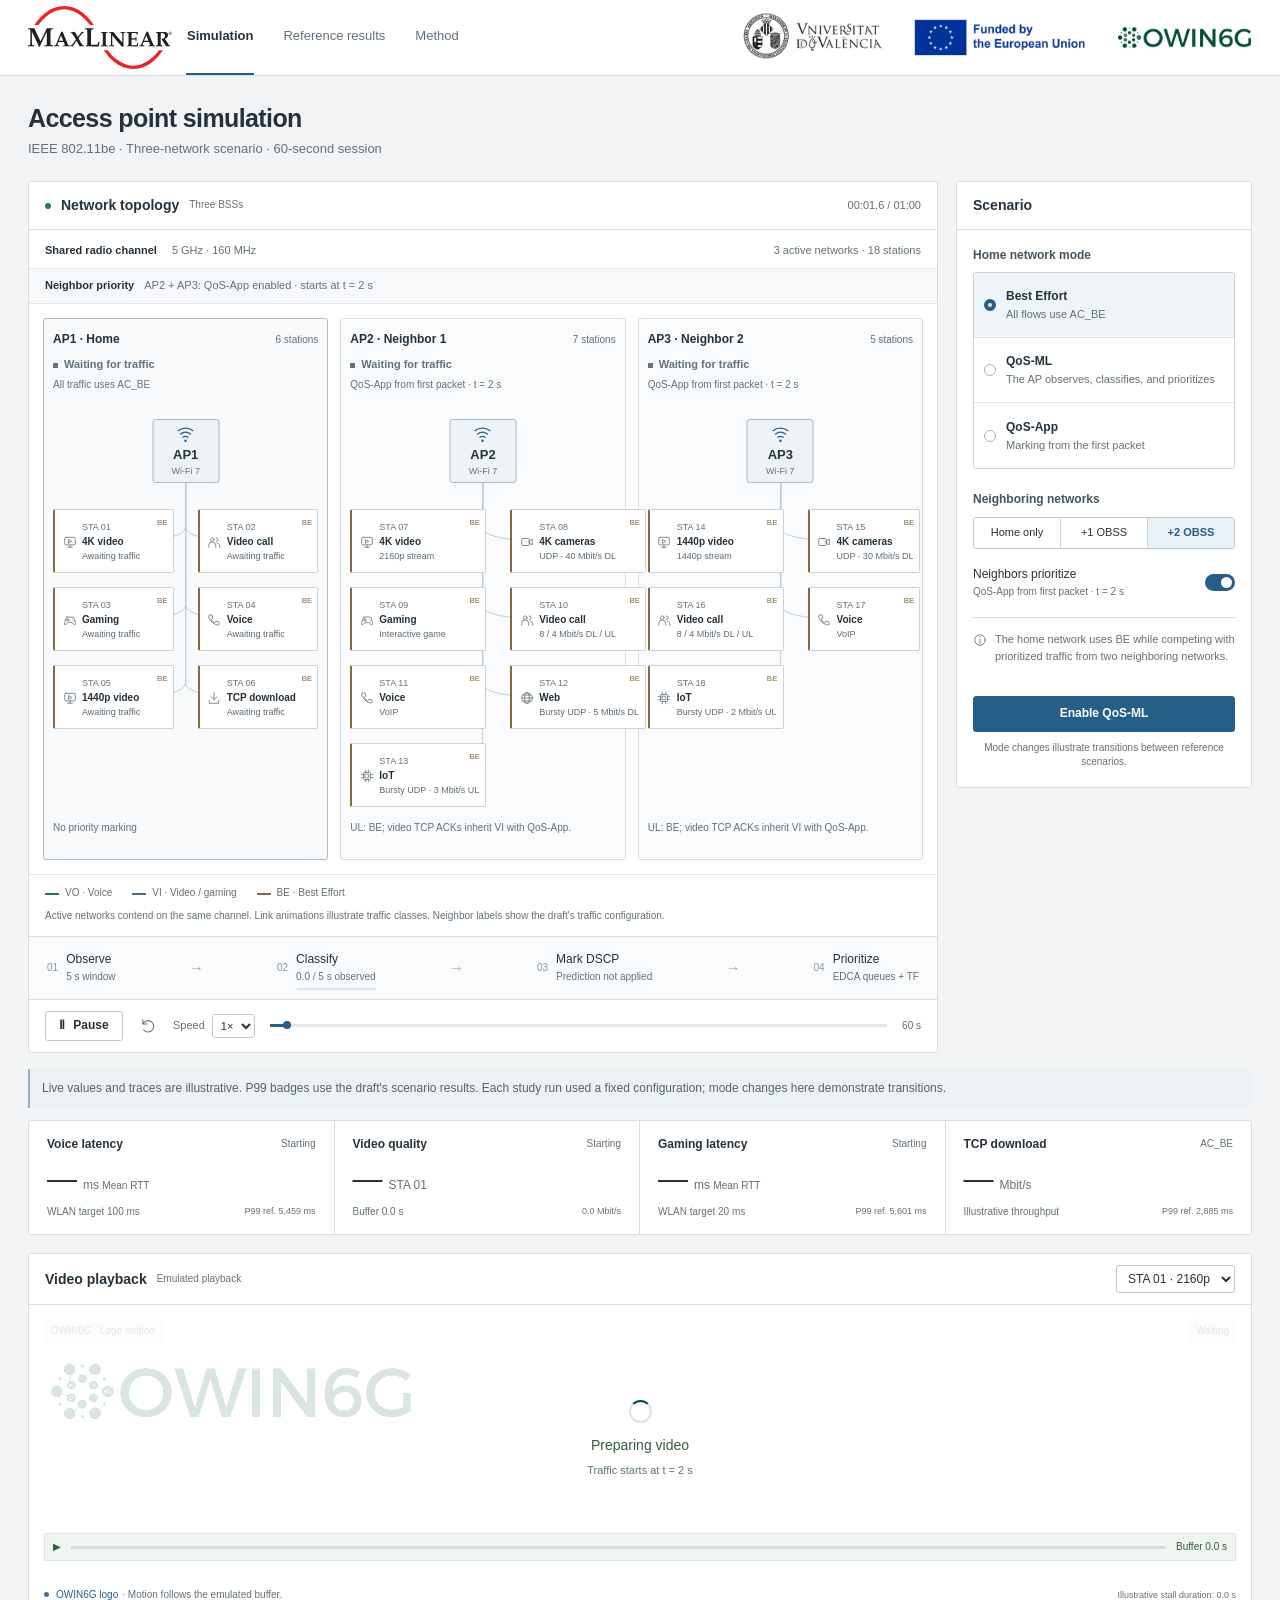
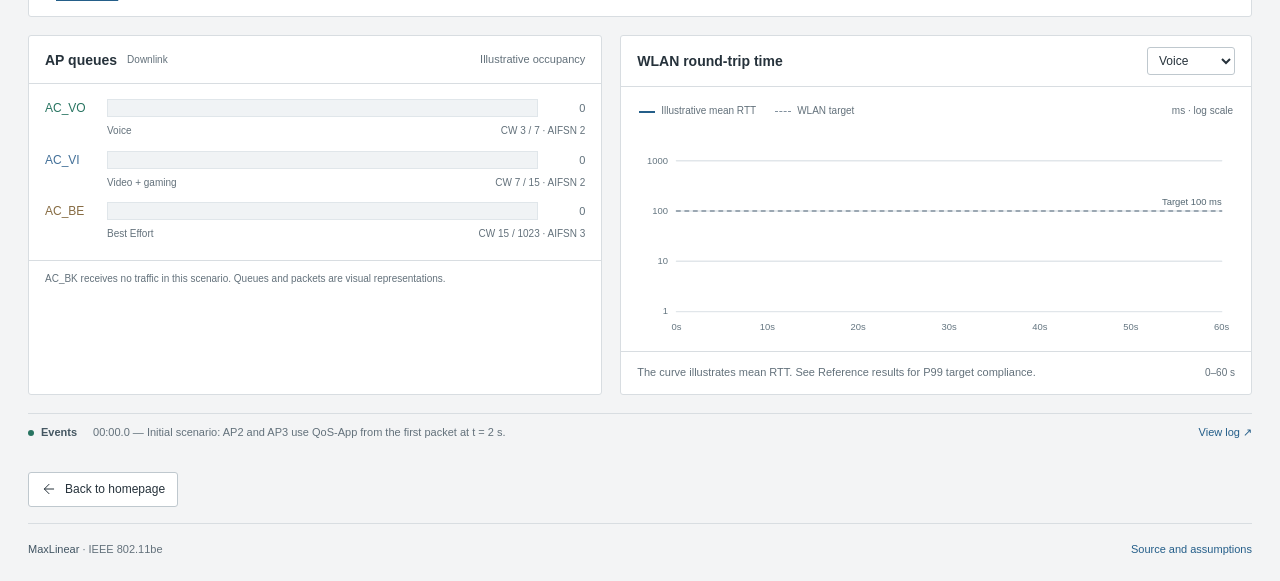
==== edca-lab/index.html @ 0adcb31d "Remove session export and add bottom homepage navigation" ====
<!doctype html>
<html lang="en">
<head>
  <meta charset="UTF-8"><meta name="viewport" content="width=device-width, initial-scale=1">
  <meta name="theme-color" content="#f4f5f6"><meta name="description" content="Interactive emulation of traffic classification and EDCA at an IEEE 802.11be access point, with reference results for voice, video, gaming, and bulk traffic.">
  <title>MaxLinear — Access point simulation</title>
  <link rel="canonical" href="https://fr-researcher.github.io/edca-lab/">
  <link rel="icon" href="data:image/svg+xml,%3Csvg xmlns='http://www.w3.org/2000/svg' viewBox='0 0 40 40'%3E%3Crect width='40' height='40' rx='4' fill='%232f5d83'/%3E%3Cpath d='M8 16Q20 5 32 16M12 22Q20 14 28 22M17 28Q20 25 23 28' fill='none' stroke='%23ffffff' stroke-width='3'/%3E%3C/svg%3E">
  <link rel="stylesheet" href="styles.css?v=20261007-navigation">
</head>
<body>
  <svg class="icon-defs" aria-hidden="true"><defs>
    <symbol id="i-wifi" viewBox="0 0 24 24"><path d="M3 8a15 15 0 0 1 18 0M6 12a10 10 0 0 1 12 0M9 16a5 5 0 0 1 6 0"/><circle cx="12" cy="20" r=".8"/></symbol>
    <symbol id="i-lab" viewBox="0 0 24 24"><path d="M4 4h6v6H4zM14 4h6v6h-6zM4 14h6v6H4zM14 14h6v6h-6z"/></symbol>
    <symbol id="i-chart" viewBox="0 0 24 24"><path d="M4 3v17h17M8 15l4-5 4 3 5-8"/></symbol>
    <symbol id="i-book" viewBox="0 0 24 24"><path d="M12 5v16M12 5Q6 2 3 4v15q4-2 9 2 5-4 9-2V4q-4-2-9 1Z"/></symbol>
    <symbol id="i-video" viewBox="0 0 24 24"><rect x="3" y="4" width="18" height="13" rx="2"/><path d="m10 8 5 3-5 3ZM8 21h8M12 17v4"/></symbol>
    <symbol id="i-phone" viewBox="0 0 24 24"><path d="m5 3 4 1 1 5-3 2q2 4 6 6l2-3 5 1 1 4c-1 6-19-5-18-13Z"/></symbol>
    <symbol id="i-game" viewBox="0 0 24 24"><path d="M7 7h10q3 0 4 9t-6 0H9q-8 9-6 0T7 7ZM6 12h5M8.5 9.5v5M16 11h.1M18 14h.1"/></symbol>
    <symbol id="i-download" viewBox="0 0 24 24"><path d="M12 3v12m-5-5 5 5 5-5M4 16v5h16v-5"/></symbol>
    <symbol id="i-users" viewBox="0 0 24 24"><circle cx="9" cy="8" r="3"/><path d="M3 21v-3a6 6 0 0 1 12 0v3M16 5a3 3 0 0 1 0 6m2 3q4 0 4 7"/></symbol>
    <symbol id="i-arrow" viewBox="0 0 24 24"><path d="M4 12h16m-6-6 6 6-6 6"/></symbol>
    <symbol id="i-reset" viewBox="0 0 24 24"><path d="M4 10a8 8 0 1 1 1 8M4 4v6h6"/></symbol>
    <symbol id="i-bolt" viewBox="0 0 24 24"><path d="m14 2-9 12h7l-2 8 9-12h-7Z"/></symbol>
    <symbol id="i-info" viewBox="0 0 24 24"><circle cx="12" cy="12" r="9"/><path d="M12 11v6M12 7v1"/></symbol>
    <symbol id="i-camera" viewBox="0 0 24 24"><rect x="3" y="6" width="13" height="12" rx="2"/><path d="m16 10 5-3v10l-5-3Z"/></symbol>
    <symbol id="i-globe" viewBox="0 0 24 24"><circle cx="12" cy="12" r="9"/><ellipse cx="12" cy="12" rx="4" ry="9"/><path d="M3 12h18M5 7h14M5 17h14"/></symbol>
    <symbol id="i-chip" viewBox="0 0 24 24"><rect x="6" y="6" width="12" height="12" rx="2"/><path d="M9 2v4m6-4v4M9 18v4m6-4v4M2 9h4m-4 6h4m12-6h4m-4 6h4"/><rect x="9" y="9" width="6" height="6"/></symbol>
  </defs></svg>
  <div class="workspace">
    <header class="topbar">
      <a href="#" class="wordmark header-logo maxlinear-logo" aria-label="MaxLinear"><img src="assets/maxlinear-official.svg" alt="MaxLinear" width="531" height="231"></a>
      <div class="top-tabs" role="tablist" aria-label="Views"><button role="tab" aria-selected="true" data-view="lab" class="active">Simulation</button><button role="tab" aria-selected="false" data-view="compare">Reference results</button><button role="tab" aria-selected="false" data-view="method">Method</button></div>
      <div class="header-logos" aria-label="Organizations and funding">
        <a class="header-logo valencia-logo" href="https://www.uv.es/" target="_blank" rel="noopener noreferrer" aria-label="Universitat de València website"><img src="assets/universitat-valencia-seal.png" alt="Universitat de València" width="225" height="92"></a>
        <span class="header-logo eu-logo"><img src="assets/eu-funding-logo.png" alt="Funded by the European Union" width="466" height="104"></span>
        <a class="header-logo owin6g-logo" href="https://owin6g.eu/" target="_blank" rel="noopener noreferrer" aria-label="OWIN6G website"><span class="owin6g-mark" role="img" aria-label="OWIN6G"></span></a>
      </div>
    </header>
    <main>
      <div class="page-heading">
        <div><h1>Access point simulation</h1><p>IEEE 802.11be · Three-network scenario · 60-second session</p></div>
      </div>

      <section id="view-lab" class="view active" aria-label="Live lab">
        <div class="lab-grid">
          <section class="panel network-panel">
            <div class="panel-heading"><div><span class="status-dot" id="live-dot"></span><h2>Network topology</h2><span class="mini-tag">Three BSSs</span></div><span class="mono muted" id="clock">00:00.0 / 01:00</span></div>
            <div class="shared-channel-bar"><strong>Shared radio channel</strong><span>5 GHz · 160 MHz</span><span id="active-network-count">3 networks · 18 stations</span></div>
            <div class="neighbor-priority-line"><strong>Neighbor priority</strong><span id="neighbor-priority-summary">Waiting for traffic · starts at t = 2 s</span></div>
            <div class="topology-scroll-hint">Scroll horizontally to view AP1, AP2 and AP3.</div>
            <div class="topology-scroll" tabindex="0" aria-label="Three network diagram; scroll horizontally to view all networks">
              <div class="three-networks" id="network">
                <section class="bss bss-home" id="home-bss" aria-labelledby="home-bss-title">
                  <header class="bss-heading"><h3 id="home-bss-title">AP1 · Home</h3><span>6 stations</span></header>
                  <div class="bss-state" id="network-mode">No prioritization · BE</div>
                  <p class="bss-timing" id="home-priority-timing">All traffic uses AC_BE</p>
                  <div class="bss-diagram">
                    <svg class="bss-links" viewBox="0 0 300 390" preserveAspectRatio="none" aria-hidden="true"><g class="wire-base" id="home-base-links"></g><g class="moving-wires" id="moving-wires"></g></svg>
                    <div class="ap-node"><svg><use href="#i-wifi"/></svg><strong>AP1</strong><small>Wi-Fi 7</small></div>
                    <div class="bss-stations"><div class="station" data-station="sta1"><span class="station-icon violet"><svg><use href="#i-video"/></svg></span><div><small>STA 01</small><strong>4K video</strong><span class="station-stat">Waiting for traffic</span></div><span class="ac-tag">BE</span></div><div class="station" data-station="sta2"><span class="station-icon blue"><svg><use href="#i-users"/></svg></span><div><small>STA 02</small><strong>Video call</strong><span class="station-stat">Waiting for traffic</span></div><span class="ac-tag">BE</span></div><div class="station" data-station="sta3"><span class="station-icon blue"><svg><use href="#i-game"/></svg></span><div><small>STA 03</small><strong>Gaming</strong><span class="station-stat">Waiting for traffic</span></div><span class="ac-tag">BE</span></div><div class="station" data-station="sta4"><span class="station-icon lime"><svg><use href="#i-phone"/></svg></span><div><small>STA 04</small><strong>Voice</strong><span class="station-stat">Waiting for traffic</span></div><span class="ac-tag">BE</span></div><div class="station" data-station="sta5"><span class="station-icon violet"><svg><use href="#i-video"/></svg></span><div><small>STA 05</small><strong>1440p video</strong><span class="station-stat">Waiting for traffic</span></div><span class="ac-tag">BE</span></div><div class="station" data-station="sta6"><span class="station-icon amber"><svg><use href="#i-download"/></svg></span><div><small>STA 06</small><strong>TCP download</strong><span class="station-stat">Waiting for traffic</span></div><span class="ac-tag">BE</span></div></div>
                  </div>
                  <p class="bss-note" id="ap-caption">No priority marking</p>
                </section>
                <section class="bss" id="ap2" aria-labelledby="ap2-title"></section>
                <section class="bss" id="ap3" aria-labelledby="ap3-title"></section>
              </div>
            </div>
            <div class="topology-legend"><span><i class="ac-vo"></i>VO · Voice</span><span><i class="ac-vi"></i>VI · Video / gaming</span><span><i class="ac-be"></i>BE · Best Effort</span></div>
            <p class="topology-note">Active networks contend on the same channel. Link animations illustrate traffic classes. Neighbor labels show the draft's traffic configuration.</p>
            <div class="pipeline" aria-label="AP1 processing pipeline"><div><span class="step-number">01</span><span>Observe<span class="pipe-note">5 s window</span></span></div><span class="pipe-arrow">→</span><div id="classifier-stage"><span class="step-number">02</span><span>Classify<span class="pipe-note" id="classifier-note">7 features</span></span><div class="class-progress"><i id="class-progress"></i></div></div><span class="pipe-arrow">→</span><div><span class="step-number">03</span><span>Mark DSCP<span class="pipe-note" id="mark-note">Open loop</span></span></div><span class="pipe-arrow">→</span><div><span class="step-number">04</span><span>Prioritize<span class="pipe-note">EDCA queues + TF</span></span></div></div>
            <div class="transport"><div class="transport-buttons"><button id="play" class="button play" aria-label="Pause simulation">Ⅱ <span>Pause</span></button><button id="reset" class="icon-button" aria-label="Reset simulation" title="Reset"><svg><use href="#i-reset"/></svg></button><div class="speed-control"><label for="speed">Speed</label><select id="speed"><option value="1">1×</option><option value="2">2×</option><option value="4">4×</option></select></div></div><div class="timeline"><i id="timeline-progress"></i><span id="timeline-marker"></span></div><span class="mono muted">60 s</span></div>
          </section>

          <aside class="panel controls">
            <div class="panel-heading"><h2>Scenario</h2></div>
            <div class="control-body"><label class="control-label">Home network mode</label>
              <div class="mode-options" role="group" aria-label="Home network mode">
                <button data-mode="BE" class="mode-option active"><span class="radio-indicator"></span><span><strong>Best Effort</strong><small>All flows use AC_BE</small></span><span class="mode-code">BE</span></button>
                <button data-mode="QoS-ML" class="mode-option"><span class="radio-indicator"></span><span><strong>QoS-ML</strong><small>The AP observes, classifies, and prioritizes</small></span><span class="mode-code lime-text">ML</span></button>
                <button data-mode="QoS-App" class="mode-option"><span class="radio-indicator"></span><span><strong>QoS-App</strong><small>Marking from the first packet</small></span><span class="mode-code">APP</span></button>
              </div>
              <label class="control-label">Neighboring networks</label><div class="segment-control" role="group" aria-label="Number of neighboring networks"><button data-obss="0">Home only</button><button data-obss="1">+1 OBSS</button><button data-obss="2" class="active">+2 OBSS</button></div>
              <div class="toggle-row"><span>Neighbors prioritize<small>QoS-App from first packet · t = 2 s</small></span><button id="neighbor-toggle" class="toggle on" role="switch" aria-checked="true" aria-label="Neighbors prioritize"><i></i></button></div>
              <div class="scenario-insight"><svg><use href="#i-info"/></svg><p id="scenario-insight">The home network uses BE to compete with prioritized traffic from two neighboring networks.</p></div>
              <button id="activate" class="button primary"><span>Enable QoS-ML</span></button>
              <span class="control-footnote">Mode changes illustrate transitions between reference scenarios.</span>
            </div>
          </aside>
        </div>

        <p class="emulation-note">Live values and traces are illustrative. P99 badges use the draft's scenario results. Each study run used a fixed configuration; mode changes here demonstrate transitions.</p>
        <div class="metrics-grid">
          <article class="metric-card"><div class="metric-top"><span><svg><use href="#i-phone"/></svg>Voice latency</span><span class="metric-status" id="voice-status">Starting</span></div><div class="metric-value"><strong id="voice-value">—</strong><span>ms <small>Mean RTT</small></span><svg class="spark" id="voice-spark" viewBox="0 0 100 32" aria-hidden="true"></svg></div><div class="metric-bottom"><span>WLAN target <b>100 ms</b></span><span id="voice-p99">P99 ref. —</span></div></article>
          <article class="metric-card"><div class="metric-top"><span><svg><use href="#i-video"/></svg>Video quality</span><span class="metric-status" id="video-status">Starting</span></div><div class="metric-value"><strong id="video-value">—</strong><span id="video-unit">STA 01</span><div class="quality-bars" id="quality-bars"><i></i><i></i><i></i><i></i><i></i></div></div><div class="metric-bottom"><span>Buffer <b id="video-buffer">0.0 s</b></span><span id="video-rate">0.0 Mbit/s</span></div></article>
          <article class="metric-card"><div class="metric-top"><span><svg><use href="#i-game"/></svg>Gaming latency</span><span class="metric-status" id="game-status">Starting</span></div><div class="metric-value"><strong id="game-value">—</strong><span>ms <small>Mean RTT</small></span><svg class="spark blue-text" id="game-spark" viewBox="0 0 100 32" aria-hidden="true"></svg></div><div class="metric-bottom"><span>WLAN target <b>20 ms</b></span><span id="game-p99">P99 ref. —</span></div></article>
          <article class="metric-card"><div class="metric-top"><span><svg><use href="#i-download"/></svg>TCP download</span><span class="metric-status neutral">AC_BE</span></div><div class="metric-value"><strong id="bulk-value">—</strong><span>Mbit/s</span><svg class="spark amber-text" id="bulk-spark" viewBox="0 0 100 32" aria-hidden="true"></svg></div><div class="metric-bottom"><span>Illustrative throughput</span><span id="bulk-p99">P99 ref. —</span></div></article>
        </div>

        <div class="detail-grid">
          <section class="panel experience"><div class="panel-heading"><div><h2>Video playback</h2><span class="mini-tag">Emulated playback</span></div><select id="video-source" aria-label="Video to display"><option value="sta1">STA 01 · 2160p</option><option value="sta5">STA 05 · 1440p</option></select></div><div class="video-scene"><canvas id="video-canvas" aria-label="Animated OWIN6G logo showing emulated video motion, resolution and stalls"></canvas><div class="video-top"><span>OWIN6G · Logo motion</span><span id="video-overlay-quality">Waiting</span></div><div class="stall-overlay" id="stall-overlay"><span class="loader"></span><strong>Loading video</strong><small>The buffer is empty</small></div><div class="video-bottom"><span class="video-play-icon">▶</span><div><i id="video-buffer-bar"></i></div><span id="video-frame-status">Buffer 0.0 s</span></div></div><div class="experience-caption"><span class="small-dot violet-bg"></span><a href="https://owin6g.eu/" target="_blank" rel="noopener noreferrer" class="logo-source">OWIN6G logo</a> · Motion follows the emulated buffer.<span id="video-summary">TCP flow · MPEG-DASH</span></div></section>
          <section class="panel"><div class="panel-heading"><div><h2>AP queues</h2><span class="mini-tag">Downlink</span></div><span class="muted small">Illustrative occupancy</span></div><div class="queues" id="queues"></div><div class="queue-footnote">AC_BK receives no traffic in this scenario. Queues and packets are visual representations.</div></section>
          <section class="panel latency-panel"><div class="panel-heading"><div><h2>WLAN round-trip time</h2></div><select id="chart-service" aria-label="Service shown in the latency chart"><option value="sta4">Voice</option><option value="sta3">Gaming</option><option value="sta2">Video call</option></select></div><div class="chart-labels"><span><i class="legend-line lime-bg"></i>Illustrative mean RTT</span><span><i class="legend-dash"></i>WLAN target</span><span class="mono">ms · log scale</span></div><div class="chart-wrap"><svg id="rtt-chart" viewBox="0 0 640 210" role="img" aria-label="Illustrative mean WLAN RTT in milliseconds"></svg></div><div class="chart-bottom"><span id="chart-insight">Enable QoS-ML to observe the change in priority.</span><span class="mini-tag">0–60 s</span></div></section>
        </div>
        <div class="event-log"><span class="log-label"><span class="status-dot"></span>Events</span><span id="last-event" role="status">Preparing the coexistence scenario.</span><button class="text-button" id="show-log">View log ↗</button></div>
      </section>

      <section id="view-compare" class="view" aria-label="Mode comparison">
        <div class="section-intro"><h2>Reference results</h2><p>Results reported in the draft for the selected scenario, using five random seeds. RTT and throughput are evaluated from t = 7 s. Change the scenario in the Simulation tab.</p></div>
        <div class="comparison-scenario" id="comparison-scenario"></div><div class="compare-cards" id="compare-cards"></div>
        <div class="panel comparison-table-wrap"><table class="comparison-table"><thead><tr><th>Service / metric</th><th>Best Effort</th><th>QoS-ML</th><th>QoS-App</th><th>Evaluation criterion</th></tr></thead><tbody id="comparison-rows"></tbody></table></div>
        <div class="comparison-note"><svg><use href="#i-info"/></svg><div><p>Mean RTT is the mean of the five per-seed means. P99 uses RTT samples pooled across those seeds. TCP throughput is the mean across five seeds, from t = 7 s to the last received packet. The values are rounded labels from Figures 9–11 and 13–15 of the supplied draft.</p><p>The video rate criteria are 16.88 Mbit/s for 2160p and 8.44 Mbit/s for 1440p (Table 6). The IP throughput includes protocol headers. Meeting a rate criterion alone does not establish uninterrupted playback: the highest resolution, no stalls and a stable buffer are also required (Figures 12 and 16).</p><p>These results are independent of the animated session. QoS-App is a source-marking reference, not a strict upper bound on QoS-ML performance.</p></div></div>
        <div class="takeaway-grid"><article><h3>Latency</h3><p>With BE neighbors, QoS-ML meets all three WLAN RTT targets. With QoS-App neighbors, voice meets its target, gaming exceeds 20 ms, and video calls exceed 100 ms with two neighbors.</p></article><article><h3>Video playback</h3><p>With BE neighbors, both videos retain their maximum resolution. With QoS-App neighbors, QoS-ML restores maximum resolution after the initial observation period. QoS-App retains maximum resolution from the start.</p></article><article><h3>Throughput trade-off</h3><p>Prioritization redistributes access to the channel. With two BE neighbors, mean TCP download throughput is 49.0 Mbit/s under BE and 41.3 Mbit/s under QoS-ML.</p></article></div>
      </section>

      <section id="view-method" class="view" aria-label="Methodology and scope">
        <div class="section-intro"><h2>Method and assumptions</h2><p>The study's classification, marking, and medium-access mechanisms, illustrated in a browser.</p></div>
        <div class="method-grid"><article class="panel method-article"><span class="method-number">01</span><h3>Flow observation</h3><p>In the study, the AP groups TCP and UDP packets carrying data into bidirectional flows. Every second, it analyzes the previous 5 seconds using five packet-size features and two timing features.</p><div class="method-callout">Traffic starts: t = 2 s<br>First complete window: t = 7 s</div><p>If a flow has no traffic in the final second of the window, the AP skips reclassification and retains its previous class. This is the <b>abstain</b> rule. Classification also runs in BE, but its predictions are not applied.</p></article><article class="panel method-article"><span class="method-number">02</span><h3>Classification and DSCP marking</h3><p>XGBoost predicts the application. The AP then rewrites DSCP in subsequent downlink packets before placing them in MAC queues.</p><div class="mapping-row"><span>Voice (VoIP)</span><b class="lime-text">AC_VO</b></div><div class="mapping-row"><span>Video · Video call · Gaming</span><b class="violet-text">AC_VI</b></div><div class="mapping-row"><span>TCP download</span><b class="amber-text">AC_BE</b></div><p>QoS-App marks downlink traffic at its source from the first packet. QoS-ML waits for the first complete observation window.</p></article><article class="panel method-article"><span class="method-number">03</span><h3>TXOP scheduling</h3><p>After winning channel access through EDCA and protecting it with RTS/CTS, the AP selects the station with the longest queue in the winning AC.</p><p>The Trigger Frame requests uplink transmission from the previous STA in the pairing sequence, provided it has pending traffic. The STA responds after SIFS without contending again.</p><div class="method-callout">First DL: AC = winning AC<br>Later DL: AC ≥ winning AC<br>Uplink: AC ≥ AC_BE</div><p>Round-robin scheduling continues while time remains in the TXOP. All three modes use this scheduler.</p></article></div>
        <div class="method-details"><article class="panel method-article"><h3>Study configuration</h3><dl class="spec-list"><div><dt>PHY</dt><dd>802.11be · 5 GHz · 160 MHz</dd></div><div><dt>Modulation</dt><dd>Fixed MCS 5 · 1 stream · 800 ns GI</dd></div><div><dt>Theoretical PHY rate</dt><dd>576.5 Mbit/s</dd></div><div><dt>Channel</dt><dd>No channel loss or hidden nodes</dd></div><div><dt>Scenarios</dt><dd>Home: 6 STA · AP2: 7 · AP3: 5</dd></div><div><dt>Duration</dt><dd>60 s · study metrics from t = 7 s</dd></div></dl></article><article class="panel method-article"><h3>EDCA parameters</h3><table class="edca-table"><thead><tr><th>AC</th><th>CWmin</th><th>CWmax</th><th>AIFSN</th><th>TXOP</th></tr></thead><tbody><tr><td class="lime-text">VO</td><td>3</td><td>7</td><td>2</td><td>2080 µs</td></tr><tr><td class="violet-text">VI</td><td>7</td><td>15</td><td>2</td><td>4096 µs</td></tr><tr><td class="amber-text">BE</td><td>15</td><td>1023</td><td>3</td><td>2528 µs</td></tr><tr><td>BK</td><td>15</td><td>1023</td><td>7</td><td>—</td></tr></tbody></table></article></div>
        <article class="scope-note"><svg><use href="#i-book"/></svg><div><h3>Scope of this emulation</h3><p>Based on the draft <cite>Enabling EDCA through machine learning at the access point in IEEE 802.11be WLANs</cite>, file “ML-activated EDCA_Draft_Final.pdf”, Sections 3–5 and Tables 5–6. The study uses ns-3.40 and an XGBoost classifier coupled through ns3-ai. This browser model illustrates the mechanisms and reported trends; it does not run ns-3 or a trained classifier. Each study run uses a fixed configuration. Switching modes during a session is an illustrative transition added for this demonstration.</p><p>Packets, queues, RTT traces, throughput, and video playback are synthetic. The live RTT curve illustrates variation around the reported mean; it is not computed from packet measurements. Reference P99 values come from the draft and are independent of the live traces. RTT covers the WLAN segment, not the full delay of a call. The visualization does not decode real video or measure your Wi-Fi. The original logo from the <a href="https://owin6g.eu/" target="_blank" rel="noopener noreferrer" class="logo-source">OWIN6G project website</a> is animated locally to illustrate video playback.</p><p>This emulation assumes correct AC assignment, consistent with the evaluated runs. The reported 99.6% accuracy applies to the classifier test set and is not used as an error probability here. In QoS-App, video TCP ACKs use AC_VI; all other uplink traffic remains in AC_BE.</p></div></article>
      </section>
      <div class="return-navigation"><a class="button subtle" href="https://fr-researcher.github.io/"><svg aria-hidden="true" viewBox="0 0 24 24"><path d="M19 12H5m7-7-7 7 7 7"/></svg>Back to homepage</a></div>
      <footer><span><span class="footer-brand">MaxLinear</span> · IEEE 802.11be</span><button data-view="method" class="text-button">Source and assumptions</button></footer>
    </main>
  </div>
  <dialog id="log-dialog"><div class="panel-heading"><h2>Session log</h2><button class="icon-button" id="close-log" aria-label="Close log">×</button></div><div id="log-entries"></div><div class="dialog-footer">Illustrative model events · simulation time</div></dialog>
  <script type="module" src="app.js?v=20261007-navigation"></script>
</body></html>
---- edca-lab/styles.css ----
:root{color-scheme:light;--bg:#f3f4f5;--panel:#fff;--line:#d8dde1;--text:#26323b;--muted:#63717b;--accent:#245e89;--lime:#287461;--violet:#426f98;--blue:#426f98;--amber:#866b42;--red:#aa493b;--mono:var(--sans);--sans:'Aptos','Segoe UI',Arial,sans-serif}
*{box-sizing:border-box}body{margin:0;background:var(--bg);color:var(--text);font:14px/1.45 var(--sans);-webkit-font-smoothing:antialiased}button,select{font:inherit;color:inherit}button{cursor:pointer}button,a,select{outline-offset:3px}button:focus-visible,a:focus-visible,select:focus-visible{outline:2px solid var(--accent)}button:disabled{opacity:.45;cursor:not-allowed}a{color:inherit;text-decoration:none}svg{width:20px;height:20px;fill:none;stroke:currentColor;stroke-width:1.5;stroke-linecap:round;stroke-linejoin:round;flex-shrink:0}button svg{vertical-align:middle}select{background:#fff;border:1px solid #bfc8ce;border-radius:3px;padding:5px 7px;font-size:12px;max-width:100%}h1,h2,h3,p{margin:0}.icon-defs{position:absolute;width:0;height:0;overflow:hidden}.mono{font-family:var(--mono);font-variant-numeric:tabular-nums}.muted{color:var(--muted)}.small{font-size:11px}.lime-text{color:var(--lime)!important}.violet-text,.blue-text{color:var(--blue)!important}.amber-text{color:var(--amber)!important}.lime-bg{background:var(--accent)}.violet-bg{background:var(--violet)!important}
.topbar{height:56px;display:flex;align-items:center;padding:0 28px;border-bottom:1px solid var(--line);gap:48px;background:#fff}.wordmark{font-size:17px;font-weight:650;white-space:nowrap;letter-spacing:-.4px}.top-tabs{height:100%;display:flex;gap:28px}.top-tabs button{border:0;border-bottom:2px solid transparent;background:none;font-size:13px;color:var(--muted);padding:0 1px}.top-tabs button.active{border-color:var(--accent);color:var(--text);font-weight:600}.top-tabs button:hover{color:var(--accent)}.simulation-badge{margin-left:auto;font-size:12px;color:var(--muted);white-space:nowrap}.simulation-badge>span{display:none}main{max-width:1510px;margin:0 auto;padding:24px 28px 0}.page-heading{display:flex;align-items:center;justify-content:space-between;gap:16px;margin-bottom:22px}h1{font-size:25px;letter-spacing:-.6px;font-weight:600;margin-bottom:4px}.page-heading p{font-size:13px;color:var(--muted)}.button{border:1px solid #bfc8ce;border-radius:3px;display:inline-flex;align-items:center;justify-content:center;gap:8px;padding:8px 12px;font-size:12px;font-weight:600;background:#fff;min-height:34px}.button:hover{background:#edf1f4}.button.subtle{font-weight:400}.button.subtle svg{width:16px;height:16px}.primary{background:var(--accent);color:#fff;border-color:var(--accent)}.primary:hover{background:#1b4c72}.view{display:none}.view.active{display:block}.lab-grid{display:grid;grid-template-columns:minmax(0,1fr) 296px;gap:18px}.panel{background:#fff;border:1px solid var(--line);border-radius:3px;overflow:hidden;min-width:0}.panel-heading{min-height:48px;border-bottom:1px solid var(--line);padding:11px 16px;display:flex;align-items:center;justify-content:space-between;gap:10px}.panel-heading>div{display:flex;align-items:center;gap:10px}.panel-heading h2{font-size:14px;font-weight:600}.panel-heading>.mono{font-size:11px}.status-dot{width:6px;height:6px;display:inline-block;background:var(--lime);border-radius:50%}.status-dot.paused{background:#87939b}.mini-tag{font-size:10px;color:var(--muted);white-space:nowrap;font-weight:400}.network-scroll{overflow-x:auto}.network-canvas{height:396px;min-width:620px;position:relative;overflow:hidden;background:#fff}.network-scroll-hint{display:none}.network-topline{position:absolute;inset:16px 20px auto;display:flex;justify-content:space-between;gap:10px;font-size:11px;color:var(--muted)}.network-topline b{font-weight:400;margin:0 4px;color:#a9b4ba}.small-dot{width:5px;height:5px;background:#758e83;display:inline-block;border-radius:50%;margin-right:3px}.network-topline>span:last-child{font-size:11px;color:#63717b}.network-wires{position:absolute;width:100%;height:100%;inset:0}.wire-base{stroke:#c4cdd4;stroke-width:1;stroke-dasharray:3 5}.moving-wires{stroke:var(--amber);stroke-width:2;stroke-dasharray:5 110;animation:packets 3.6s linear infinite;opacity:.9}.moving-wires path:nth-child(2n){stroke-dashoffset:50}.moving-wires path:nth-child(3n){stroke-dashoffset:90}.station{position:absolute;display:flex;align-items:center;gap:9px;width:187px;min-height:72px;padding:11px 10px;border:1px solid #cbd3d9;border-left-width:3px;background:#fff;border-radius:2px}.station.left{left:3%}.station.right{right:3%}.s1,.s4{top:67px}.s2,.s5{top:163px}.s3,.s6{top:259px}.station>div{display:flex;flex-direction:column;gap:1px;min-width:0}.station small{font-family:var(--mono);font-size:10px;color:#61717c}.station strong{font-size:12px;font-weight:600;white-space:nowrap}.station-stat{font-size:10px;color:#596b78;font-family:var(--mono);white-space:nowrap}.station-icon{width:25px;height:29px;display:grid;place-items:center;flex-shrink:0;color:#6e7d87}.station-icon svg{width:19px;height:19px}.ac-tag{font-family:var(--mono);font-size:9px;position:absolute;top:9px;right:8px}.ap-node{position:absolute;left:50%;top:49%;transform:translate(-50%,-50%);width:99px;height:96px;background:#f1f5f7;border:1px solid #9caeb9;border-radius:3px;display:flex;align-items:center;justify-content:center;flex-direction:column}.ap-node>svg{width:25px;height:25px;color:var(--accent);margin-bottom:4px}.ap-node strong{font-family:var(--mono);font-size:16px;font-weight:600}.ap-node strong span{margin-left:3px}.ap-node small{font-size:10px;color:var(--muted);margin-top:3px}.ap-caption{position:absolute;top:253px;left:50%;transform:translateX(-50%);font-size:10px;white-space:nowrap;color:var(--muted)}.neighbors{position:absolute;bottom:15px;left:0;right:0;display:flex;align-items:center;justify-content:center;gap:10px;font-size:11px}.neighbors>span{color:var(--muted);margin-right:4px}.neighbors>div{display:flex;align-items:center;gap:7px;border:1px dashed #c5ced5;padding:5px 8px;background:#f8f9fa}.neighbors svg{width:14px;height:14px}.neighbors small{font-size:10px;color:var(--muted)}.neighbors i{font-style:normal;font-size:10px;color:var(--accent)}
.pipeline{border-top:1px solid var(--line);padding:14px 18px;display:flex;align-items:center;justify-content:space-between;gap:10px;background:#fafbfc}.pipeline>div{display:flex;align-items:center;gap:8px;position:relative}.pipeline>div>span:not(.step-number){font-size:12px;font-weight:500}.step-number{font:10px var(--mono);color:#8a969f}.pipe-note{display:block;font-size:10px;font-weight:400;color:var(--muted);margin-top:2px;white-space:nowrap}.pipe-arrow{font-size:15px;color:#9ca9b1}.class-progress{position:absolute;bottom:-5px;left:20px;right:0;height:2px;background:#e0e5e9}.class-progress i{display:block;height:100%;background:var(--accent)}.transport{border-top:1px solid var(--line);padding:11px 16px;display:flex;align-items:center;gap:15px}.transport-buttons{display:flex;align-items:center;gap:10px}.play{min-width:78px;padding:5px 9px;min-height:30px}.icon-button{border:0;background:transparent;display:inline-grid;place-items:center;width:30px;height:30px;border-radius:3px;color:var(--muted);font-size:23px}.icon-button:hover{background:#edf1f4}.icon-button svg{width:17px;height:17px}.speed-control{display:flex;align-items:center;gap:7px}.speed-control label{font-size:11px;color:var(--muted)}.speed-control select{font-size:11px;padding:4px}.timeline{position:relative;height:3px;background:#e2e7eb;flex:1}.timeline>i{position:absolute;inset:0 auto 0 0;background:var(--accent)}.timeline>span{position:absolute;top:-3px;width:8px;height:8px;background:var(--accent);border-radius:50%;transform:translateX(-50%)}.transport>.mono{font-size:10px}.control-body{padding:17px 16px}.control-label{display:block;color:#45535e;font-size:12px;font-weight:600;margin-bottom:8px}.mode-options{display:flex;flex-direction:column;margin-bottom:22px;border:1px solid #cbd3d9;border-radius:3px;overflow:hidden}.mode-option{display:flex;align-items:center;gap:10px;width:100%;min-height:65px;text-align:left;padding:10px;background:#fff;border:0;border-bottom:1px solid #e1e5e8}.mode-option:last-child{border-bottom:0}.mode-option.active{background:#eef4f8}.mode-option:hover{background:#f4f7f9}.mode-option>span:nth-child(2){flex:1;min-width:0}.mode-option strong{font-size:12px;font-weight:600;display:block}.mode-option small{display:block;font-size:11px;color:var(--muted);margin-top:2px;line-height:1.4}.radio-indicator{width:12px;height:12px;border:1px solid #a6b3bd;border-radius:50%;flex-shrink:0}.mode-option.active .radio-indicator{border:4px solid var(--accent)}.mode-code{display:none}.segment-control{display:flex;border:1px solid #bfcad2;border-radius:3px;overflow:hidden}.segment-control button{background:white;border:0;border-right:1px solid #cdd6dd;padding:7px 4px;font-size:11px;flex:1;white-space:nowrap}.segment-control button:last-child{border-right:0}.segment-control button.active{background:#eaf1f6;color:var(--accent);font-weight:600}.toggle-row{display:flex;align-items:center;justify-content:space-between;gap:10px;margin:17px 0;font-size:12px}.toggle-row small{display:block;color:var(--muted);font-size:10px;margin-top:2px}.toggle{position:relative;width:30px;height:17px;flex-shrink:0;border:0;border-radius:12px;background:#a4b0b9;padding:0}.toggle i{position:absolute;top:3px;left:3px;width:11px;height:11px;border-radius:50%;background:#fff}.toggle.on{background:var(--accent)}.toggle.on i{left:16px}.scenario-insight{display:flex;align-items:flex-start;gap:8px;border-top:1px solid var(--line);padding-top:13px;margin-bottom:16px;font-size:11px;color:var(--muted);line-height:1.6;min-height:63px}.scenario-insight svg{width:14px;height:14px;margin-top:2px}.controls .primary{width:100%;min-height:36px}.control-footnote{display:block;text-align:center;color:var(--muted);font-size:10px;margin-top:9px}
.metrics-grid{display:grid;grid-template-columns:repeat(4,minmax(0,1fr));margin:18px 0;border:1px solid var(--line);border-radius:3px;background:white}.metric-card{padding:15px 18px;border-right:1px solid var(--line);min-width:0}.metric-card:last-child{border-right:0}.metric-top{display:flex;justify-content:space-between;align-items:center;gap:6px;font-size:12px}.metric-top>span:first-child{display:flex;align-items:center;gap:6px;font-weight:600}.metric-top svg{display:none}.metric-status{font-size:10px;color:var(--lime);white-space:nowrap}.metric-status.bad{color:var(--red)}.metric-status.neutral{color:var(--muted)}.metric-value{display:flex;align-items:baseline;gap:7px;margin:9px 0 8px}.metric-value>strong{font-size:30px;line-height:1.15;font-weight:500;letter-spacing:-1px;font-variant-numeric:tabular-nums}.metric-value>span{font-size:12px;color:var(--muted)}.metric-value small{font-size:10px}.spark,.quality-bars{display:none}.metric-bottom{display:flex;justify-content:space-between;gap:6px;font-size:10px;color:var(--muted)}.metric-bottom b{font-weight:500}.metric-bottom>span:last-child{font-family:var(--mono);font-size:9px}
.detail-grid{display:grid;grid-template-columns:minmax(0,1fr) minmax(0,1.1fr);gap:18px;margin-bottom:18px}.detail-grid>.experience{grid-column:1 / -1}.video-scene{position:relative;height:268px;overflow:hidden;background:#24454f}.video-scene canvas{display:block;width:100%;height:100%}.video-top{position:absolute;top:14px;left:15px;right:15px;display:flex;justify-content:space-between;align-items:center;color:white;font-size:10px}.video-top>span{background:#10262cbd;padding:4px 6px;border-radius:2px}.video-bottom{position:absolute;bottom:12px;left:15px;right:15px;display:flex;align-items:center;gap:10px;color:white;font-size:10px;background:#10262cb3;padding:6px 8px;border-radius:2px}.video-bottom>div{height:3px;background:#ffffff4d;flex:1}.video-bottom i{height:100%;background:white;display:block}.video-play-icon{font-size:10px}.stall-overlay{position:absolute;inset:0;display:flex;flex-direction:column;align-items:center;justify-content:center;gap:7px;background:#10252c9c;color:white}.stall-overlay[hidden]{display:none}.stall-overlay strong{font-size:14px;font-weight:500}.stall-overlay small{font-size:11px;color:#e0e7e9}.loader{width:23px;height:23px;border:2px solid #ffffff50;border-top-color:#fff;border-radius:50%;animation:spin 1s linear infinite;margin-bottom:5px}.experience-caption{display:flex;align-items:center;gap:5px;padding:11px 15px;min-height:43px;font-size:10px;color:var(--muted)}.experience-caption>span:last-child{margin-left:auto;font:9px var(--mono)}.chart-labels{display:flex;gap:19px;align-items:center;padding:17px 18px 0;font-size:10px;color:var(--muted)}.chart-labels>span{display:flex;align-items:center;gap:6px}.chart-labels>.mono{margin-left:auto;font-size:10px}.legend-line{width:16px;height:2px;display:inline-block}.legend-dash{width:16px;border-top:1px dashed #82919e}.chart-wrap{padding:8px 13px 0}.chart-wrap>svg{width:100%;height:224px;display:block}.chart-bottom{border-top:1px solid var(--line);padding:11px 16px;display:flex;align-items:center;justify-content:space-between;gap:12px;font-size:11px;color:var(--muted);min-height:43px}.chart-bottom>.mini-tag{flex-shrink:0}.queues{padding:15px 16px 6px}.queue-row{display:grid;grid-template-columns:50px minmax(0,1fr) 35px;gap:7px 12px;margin-bottom:12px;align-items:center}.queue-label{font:12px var(--mono)}.queue-bar{height:18px;background:#f0f3f5;display:flex;gap:3px;padding:3px;overflow:hidden;border:1px solid #e0e6ea}.queue-bar i{display:block;width:5px;flex-shrink:0;opacity:.8}.queue-count{text-align:right;font:11px var(--mono);color:#61717c}.queue-meta{grid-column:2 / 4;display:flex;justify-content:space-between;gap:6px;font-size:10px;color:var(--muted)}.queue-footnote{font-size:10px;color:var(--muted);border-top:1px solid var(--line);padding:10px 16px;line-height:1.5}
.event-log{display:flex;gap:16px;align-items:center;font-size:11px;padding:11px 0;border-top:1px solid var(--line);color:var(--muted)}.log-label{display:flex;align-items:center;gap:7px;white-space:nowrap;font-weight:600;color:#455762}.event-log>#last-event{overflow:hidden;text-overflow:ellipsis;white-space:nowrap;flex:1}.text-button{border:0;background:none;color:var(--accent);padding:0;font:inherit;font-size:11px;white-space:nowrap}.text-button:hover{text-decoration:underline}footer{display:flex;align-items:center;justify-content:space-between;color:var(--muted);font-size:11px;padding:18px 0 23px;border-top:1px solid var(--line);margin-top:16px}.footer-brand{color:#425563}.section-intro{margin-bottom:20px}.section-intro h2{font-size:20px;font-weight:600;margin-bottom:6px}.section-intro p{color:var(--muted);font-size:13px;line-height:1.6}.comparison-scenario{display:flex;gap:0;color:var(--muted);font-size:12px;margin-bottom:18px}.comparison-scenario span+span:before{content:'·';padding:0 13px;color:#a5b1b8}.compare-cards{display:grid;grid-template-columns:repeat(3,1fr);background:#fff;border:1px solid var(--line);border-radius:3px;margin-bottom:22px}.compare-card{padding:20px 24px;border-right:1px solid var(--line)}.compare-card:last-child{border-right:0}.eyebrow{font-size:11px;color:var(--muted);margin-bottom:6px}.compare-card h3{font-size:18px;font-weight:600;margin-bottom:5px}.compare-card>p{font-size:12px;color:var(--muted);min-height:35px}.compare-score{font-size:29px;margin-top:15px;font-variant-numeric:tabular-nums}.compare-score small{font-size:16px;color:var(--muted)}.compare-card>small{font-size:11px;color:var(--muted)}.comparison-table-wrap{overflow-x:auto}.comparison-table{width:100%;border-collapse:collapse;font-size:13px;white-space:nowrap;text-align:left}.comparison-table th{background:#f7f9fa;font-size:12px;font-weight:600;color:#526471}.comparison-table th,.comparison-table td{padding:15px 20px;border-bottom:1px solid #e3e8eb}.comparison-table tr:last-child td{border-bottom:0}.comparison-table td:not(:first-child){font-family:var(--mono);font-size:12px}.comparison-table td:last-child{color:var(--muted);font-size:11px}.comparison-table td small{display:block;font:11px var(--sans);color:var(--muted);margin-top:3px}.good{color:var(--lime)}.bad{color:var(--red)}.comparison-note{display:flex;align-items:flex-start;gap:10px;color:var(--muted);font-size:12px;line-height:1.7;padding:17px 0}.comparison-note svg{width:17px;margin-top:3px}.takeaway-grid{display:grid;grid-template-columns:repeat(3,1fr);gap:28px;border-top:1px solid var(--line);padding:22px 0}.takeaway-grid h3{font-size:14px;margin-bottom:8px;font-weight:600}.takeaway-grid p{font-size:12px;color:var(--muted);line-height:1.8}.method-grid{display:block;background:#fff;border:1px solid var(--line);border-radius:3px;margin-bottom:22px;padding:0 28px}.method-grid .method-article{border:0;border-radius:0;border-bottom:1px solid var(--line);padding:24px 0 24px 50px;position:relative}.method-grid .method-article:last-child{border:0}.method-number{position:absolute;left:0;top:25px;font:13px var(--mono);color:#7c8b95}.method-article h3{font-size:16px;font-weight:600;margin-bottom:13px}.method-article p{max-width:950px;font-size:13px;color:var(--muted);line-height:1.8;margin-bottom:10px}.method-article p:last-child{margin-bottom:0}.method-callout{padding:9px 14px;margin:13px 0;border-left:2px solid #a2b6c5;background:#f5f7f9;font:12px/1.8 var(--mono);max-width:600px}.mapping-row{max-width:600px;display:flex;justify-content:space-between;padding:7px 0;border-bottom:1px solid #e7ebee;font-size:12px}.mapping-row:last-of-type{margin-bottom:12px}.mapping-row b{font-family:var(--mono);font-weight:400}.method-details{display:grid;grid-template-columns:1fr 1fr;gap:22px}.method-details .method-article{padding:22px}.spec-list{margin:0}.spec-list>div{display:flex;justify-content:space-between;gap:15px;font-size:12px;border-bottom:1px solid #e7ebee;padding:10px 0}.spec-list>div:last-child{border:0}.spec-list dt{color:var(--muted)}.spec-list dd{margin:0;text-align:right}.edca-table{width:100%;border-collapse:collapse;text-align:left;font:12px var(--mono)}.edca-table td,.edca-table th{padding:12px 5px;border-bottom:1px solid #e7ebee}.edca-table th{font:11px var(--sans);color:var(--muted)}.edca-table tr:last-child td{border:0}.scope-note{display:flex;align-items:flex-start;gap:15px;padding:24px 0;color:var(--muted)}.scope-note>svg{margin-top:3px}.scope-note h3{font-size:14px;color:var(--text);font-weight:600;margin-bottom:9px}.scope-note p{font-size:12px;line-height:1.8;margin-bottom:9px;max-width:1100px}
dialog{background:white;border:1px solid #cbd4db;border-radius:4px;color:var(--text);width:min(680px,90vw);padding:0;max-height:80vh;box-shadow:0 16px 50px #14212b33}dialog::backdrop{background:#15253177}#log-entries{overflow:auto;max-height:58vh;padding:8px 17px}.log-entry{display:flex;gap:18px;padding:12px 0;border-bottom:1px solid #e6ebee;font-size:12px;line-height:1.6}.log-entry time{font:11px var(--mono);flex-shrink:0;color:var(--muted);padding-top:3px}.dialog-footer{padding:13px 17px;border-top:1px solid var(--line);font-size:11px;color:var(--muted)}.paused .moving-wires,.no-traffic .moving-wires{animation-play-state:paused}.no-traffic .moving-wires{opacity:0}@keyframes packets{to{stroke-dashoffset:-230}}@keyframes spin{to{transform:rotate(360deg)}}
@media(max-width:1200px){main{padding:22px 22px 0}.topbar{padding:0 22px}.lab-grid{grid-template-columns:minmax(0,1fr) 280px;gap:16px}.station{width:172px;padding:10px 7px;gap:6px}.station strong{font-size:11px}.station-icon{width:23px}.metric-card{padding:14px}.metric-top{font-size:11px}.metric-status{font-size:9px}.metric-bottom{display:block;line-height:1.8}.metric-bottom>span:last-child{display:block}.pipeline{padding:13px 14px;gap:6px}.step-number{display:none}.pipeline>div{gap:0}.class-progress{left:0}.pipeline>div>span:not(.step-number){font-size:11px}.pipe-note{font-size:9px}.speed-control label{display:none}.experience-caption>span:last-child{display:none}.chart-labels{gap:12px}}
@media(max-width:950px){.lab-grid{grid-template-columns:1fr}.controls .control-body{display:grid;grid-template-columns:1fr 1fr;column-gap:22px;padding:18px}.controls .control-label:nth-of-type(1){grid-column:1;grid-row:1}.mode-options{grid-column:1;grid-row:2 / span 4;margin:0}.controls .control-label:nth-of-type(2){grid-column:2;grid-row:1}.segment-control{grid-column:2;grid-row:2;align-self:start}.toggle-row{grid-column:2;grid-row:3;margin:12px 0}.scenario-insight{grid-column:2;grid-row:4;margin:0 0 12px;min-height:0}.controls .primary{grid-column:2;grid-row:5;align-self:end}.control-footnote{grid-column:1 / -1;grid-row:6;margin-top:12px}.station{width:187px;padding:11px 10px;gap:9px}.station strong{font-size:12px}.station-icon{width:25px}.pipeline .step-number{display:inline}.pipeline>div{gap:8px}.class-progress{left:20px}.pipeline>div>span:not(.step-number){font-size:12px}.pipe-note{font-size:10px}.detail-grid{grid-template-columns:1fr 1fr;gap:16px}.chart-labels{font-size:9px;gap:10px}.chart-labels>.mono{font-size:9px}.panel-heading{padding:11px 14px}.panel-heading h2{font-size:13px}.experience .mini-tag{display:none}.queue-meta{font-size:9px}.method-details{grid-template-columns:1fr}.comparison-table th,.comparison-table td{padding:14px}.simulation-badge{display:none}.topbar{gap:38px}.top-tabs{margin-left:auto}.compare-card{padding:18px}.compare-card>p{min-height:55px}}
@media(max-width:700px){main{padding:20px 16px 0}.topbar{height:auto;min-height:88px;padding:15px 16px 0;display:block}.wordmark{font-size:17px}.top-tabs{height:40px;gap:24px;margin:3px 0 0}.top-tabs button{font-size:12px}.page-heading{margin-bottom:18px;align-items:flex-start;gap:10px}h1{font-size:22px}.page-heading p{font-size:11px}.page-heading .button{font-size:11px;min-height:32px;padding:6px 9px;white-space:nowrap;margin-top:3px}.page-heading .button svg{display:none}.network-scroll-hint{display:block;font-size:10px;color:var(--muted);padding:7px 14px;border-top:1px solid #ecf0f2;background:#fafbfc}.network-panel .panel-heading .mini-tag{display:none}.network-canvas .station{width:176px}.network-canvas .station.left{left:3%}.network-canvas .station.right{right:3%}.network-topline{font-size:10px}.network-topline>span:last-child{font-size:10px}.pipeline{padding:12px;gap:5px;align-items:flex-start}.pipeline .step-number{display:none}.pipeline>div>span:not(.step-number){font-size:10px}.pipe-note{font-size:9px;white-space:normal;max-width:85px}.pipe-arrow{font-size:12px;margin-top:3px}.class-progress{left:0}.transport{padding:10px 12px;gap:10px}.transport-buttons{gap:7px}.metrics-grid{grid-template-columns:repeat(2,minmax(0,1fr));margin:16px 0}.metric-card{padding:14px 16px}.metric-card:nth-child(2){border-right:0}.metric-card:nth-child(-n+2){border-bottom:1px solid var(--line)}.metric-top{font-size:12px}.metric-value>strong{font-size:30px}.metric-bottom{display:flex;flex-direction:column;gap:0}.detail-grid{grid-template-columns:1fr;gap:16px;margin-bottom:16px}.video-scene{height:252px}.experience .mini-tag{display:inline}.experience-caption>span:last-child{display:block}.chart-labels{font-size:10px;gap:15px}.chart-labels>.mono{font-size:9px}.chart-wrap>svg{height:220px}.queue-meta{font-size:10px}.event-log{gap:10px}.log-label{font-size:10px}.event-log>#last-event{font-size:10px}.event-log .text-button{font-size:10px}footer{font-size:10px;gap:10px}footer .text-button{font-size:10px}.compare-cards{grid-template-columns:1fr}.compare-card{border-right:0;border-bottom:1px solid var(--line);padding:16px 20px}.compare-card:last-child{border-bottom:0}.compare-card>p{min-height:0}.compare-score{margin-top:8px;font-size:26px}.comparison-scenario{flex-wrap:wrap;font-size:11px;row-gap:6px}.comparison-scenario span+span:before{padding:0 8px}.takeaway-grid{grid-template-columns:1fr;gap:22px}.section-intro h2{font-size:18px}.section-intro p{font-size:12px}.method-grid{padding:0 18px}.method-grid .method-article{padding:21px 0 21px 32px}.method-number{top:23px;font-size:11px}.method-article h3{font-size:15px}.method-article p{font-size:12px}.method-callout{font-size:10px;padding:8px 10px}.mapping-row{font-size:11px;gap:12px}.scope-note{gap:10px}.scope-note>svg{display:none}}
@media(max-width:470px){main{padding:17px 12px 0}.topbar{padding-left:14px;padding-right:14px}.page-heading h1{font-size:20px}.page-heading p{max-width:220px;line-height:1.7}.page-heading .button{font-size:10px;padding:5px 7px}.controls .control-body{display:block;padding:16px}.mode-options{margin-bottom:19px}.toggle-row{margin:16px 0}.scenario-insight{margin-bottom:16px;padding-top:12px}.control-footnote{margin-top:10px}.panel-heading{padding:11px 12px}.panel-heading h2{font-size:13px}.panel-heading>.mono{font-size:10px}.metric-card{padding:13px 12px}.metric-top{font-size:11px;align-items:flex-start;gap:4px}.metric-status{font-size:8px}.metric-value>strong{font-size:27px}.metric-value>span{font-size:10px}.metric-bottom{font-size:10px}.experience .mini-tag{display:none}.experience-caption{font-size:9px;padding:10px 12px}.experience-caption>span:last-child{display:none}.chart-labels{padding:16px 12px 0;gap:12px;font-size:9px}.chart-labels>.mono{font-size:8px}.chart-wrap{padding:9px 5px 0}.chart-wrap>svg{height:195px}.chart-bottom{font-size:10px;padding:10px 12px}.spec-list>div{font-size:11px}.edca-table{font-size:11px}.method-details .method-article{padding:18px}.network-panel .panel-heading>div{gap:7px}.log-entry{gap:10px;font-size:11px}}
@media(prefers-reduced-motion:reduce){*,*:before,*:after{scroll-behavior:auto!important;transition:none!important}.moving-wires,.loader{animation:none}}
/* Three BSSs share the radio channel; station values belong to their own AP. */
.shared-channel-bar{display:flex;align-items:center;gap:15px;flex-wrap:wrap;padding:13px 16px 9px;font-size:11px;color:var(--muted)}
.shared-channel-bar strong{font-weight:600;color:var(--text)}
.shared-channel-bar>span:last-child{margin-left:auto;font-variant-numeric:tabular-nums}
.neighbor-priority-line{display:flex;gap:10px;align-items:baseline;padding:9px 16px;background:#f6f8fa;border-block:1px solid #e1e7ec;font-size:11px;color:var(--muted)}
.neighbor-priority-line strong{font-weight:600;color:var(--text);white-space:nowrap}
.neighbor-priority-line.enabled{background:#f0f6f3;color:#286b58}
.topology-scroll{overflow-x:auto;scrollbar-width:thin}
.three-networks{display:grid;grid-template-columns:repeat(3,minmax(0,1fr));min-width:840px;padding:14px;gap:12px;align-items:stretch}
.bss{min-width:0;display:flex;flex-direction:column;background:#fafbfc;border:1px solid #d6dfe5;border-radius:3px;padding:12px 9px 10px}
.bss-home{border-color:#a7bccb;background:#f8fafc}
.bss-heading{display:flex;justify-content:space-between;align-items:baseline;gap:7px;margin-bottom:9px}
.bss-heading h3{font-size:12px;font-weight:600;white-space:nowrap}
.bss-heading>span{font-size:10px;color:var(--muted);white-space:nowrap}
.bss-state{font-size:11px;font-weight:600;min-height:20px;display:flex;align-items:baseline;gap:6px;color:#705d3d}
.bss-state:before{content:'';display:inline-block;width:5px;height:5px;background:currentColor;flex-shrink:0}
.bss[data-priority='on'] .bss-state{color:#287461}
.bss[data-priority='waiting'] .bss-state,.bss[data-priority='disabled'] .bss-state{color:var(--muted)}
.bss-timing{font-size:10px;color:var(--muted);line-height:1.5;min-height:38px}
.bss-diagram{height:var(--diagram-height,312px);flex-shrink:0;position:relative;margin-top:4px}
.bss-links{position:absolute;inset:0;width:100%;height:100%}
.bss-links .wire-base{stroke:#bdcbd4;stroke-dasharray:none}
.bss .ap-node{left:50%;top:0;transform:translateX(-50%);width:67px;height:64px;border-radius:3px;background:#edf3f7;border-color:#a8bac7}
.bss .ap-node>svg{width:20px;height:20px;margin-bottom:2px}
.bss .ap-node strong{font-family:var(--sans);font-size:13px}
.bss .ap-node small{font-size:9px;margin-top:0}
.bss-stations{position:absolute;top:90px;left:0;right:0;display:grid;grid-template-columns:1fr 1fr;grid-auto-rows:64px;column-gap:24px;row-gap:14px}
.bss .station{position:relative;top:auto;left:auto;right:auto;width:auto;min-height:0;padding:7px 6px 6px 7px;gap:5px;border-left-width:2px;border-color:#cbd3d9;align-items:center}
.bss .station>div{gap:1px;flex:1;overflow:hidden}
.bss .station small{font-size:9px;line-height:1.4;padding-right:15px}
.bss .station strong{font-size:10px;font-weight:600;line-height:1.4}
.bss .station-stat{font-size:9px;line-height:1.4;letter-spacing:0;white-space:nowrap;font-variant-numeric:tabular-nums}
.bss .station-icon{width:15px;height:24px}
.bss .station-icon svg{width:14px;height:14px}
.bss .ac-tag{top:7px;right:5px;font-size:8px;line-height:1.4}
.bss-note{margin-top:auto;padding-top:11px;font-size:10px;color:var(--muted);line-height:1.5;min-height:40px}
.network-disabled .bss-diagram{opacity:.35}
.network-disabled .bss-note{color:#75828b}
.topology-legend{display:flex;flex-wrap:wrap;align-items:center;gap:20px;padding:11px 16px 7px;border-top:1px solid #e0e6ea;font-size:10px;color:var(--muted)}
.topology-legend>span{display:flex;align-items:center;gap:6px}
.topology-legend i{width:14px;height:2px;display:inline-block}
.ac-vo{background:var(--lime)}.ac-vi{background:var(--violet)}.ac-be{background:var(--amber)}
.topology-note{padding:0 16px 12px;font-size:10px;line-height:1.6;color:var(--muted)}
.topology-scroll-hint{display:none;font-size:10px;padding:7px 14px;border-top:1px solid #e4e9ec;background:#fafbfc;color:var(--muted)}
.controls{align-self:start}
@media(min-width:1450px){.bss .station strong{font-size:11px}.bss .station-stat{font-size:10px}.bss-heading h3{font-size:13px}.bss .station{gap:6px}.bss .station-icon{width:18px}.bss .station-icon svg{width:16px}}
@media(max-width:1220px) and (min-width:951px){.topology-scroll-hint{display:block}}
@media(max-width:700px){.topology-scroll-hint{display:block}.neighbor-priority-line{flex-direction:column;gap:3px;padding:10px 12px;font-size:11px}.shared-channel-bar{padding:11px 12px;gap:5px 14px}.shared-channel-bar>span:last-child{flex-basis:100%;margin-left:0}.topology-legend{gap:12px;padding-inline:12px}.topology-note{padding-inline:12px}.three-networks{min-width:990px;gap:12px;padding:12px}.bss{padding:12px}.bss-heading h3{font-size:13px}.bss .station strong{font-size:11px}.bss .station-stat{font-size:10px}.bss .station small{font-size:10px}.bss .station-icon{width:17px}.bss .station-icon svg{width:16px}.bss .ac-tag{font-size:9px}.bss-state{font-size:12px}.bss-timing,.bss-note{font-size:11px}}
.topology-scroll{scroll-snap-type:x proximity;scroll-padding-inline:14px}
.bss{scroll-snap-align:start}
.video-scene{background:#fff}
.logo-source{color:var(--accent);text-decoration:underline;text-underline-offset:2px}
.experience-caption{flex-wrap:wrap;column-gap:4px;row-gap:3px}
.experience .video-top>span{background:#f1f5f2;color:#355d43;border:1px solid #dde7e0}
.experience .video-bottom{background:#f1f5f2;color:#355d43;border:1px solid #dde7e0}
.experience .video-bottom>div{background:#d3dfd7}
.experience .video-bottom i{background:#03512e}
.experience .stall-overlay{background:#ffffffd9;color:#355d43}
.experience .stall-overlay small{color:#5f7667}
.experience .loader{border-color:#d9e5dd;border-top-color:#03512e}
.emulation-note{margin:16px 0 0;padding:10px 12px;border-left:2px solid #9aadb9;background:#edf2f5;color:#526471;font-size:12px;line-height:1.6}
.emulation-note+.metrics-grid{margin-top:12px}
.metric-top{flex-wrap:wrap;row-gap:5px}
.comparison-note p+p{margin-top:8px}
.chart-labels{flex-wrap:wrap;row-gap:6px}
/* MaxLinear leads the navigation; organization and funding marks sit at the right. */
.topbar{height:76px;gap:14px}
.header-logos{margin-left:auto;display:flex;align-items:center;gap:24px;flex-shrink:0}
.header-logo{display:flex;align-items:center;justify-content:center;min-height:44px;padding:3px 0}
.header-logo img{display:block;object-fit:contain;max-width:100%;height:auto}
.maxlinear-logo{width:144px;flex-shrink:0}
.owin6g-logo{width:136px}
.valencia-logo{width:150px}
.eu-logo{width:180px}
.owin6g-mark{display:block;width:100%;aspect-ratio:1374 / 217;background:#03512e;-webkit-mask:url('assets/owin6g-logo.png') center / contain no-repeat;mask:url('assets/owin6g-logo.png') center / contain no-repeat}
@media(max-width:1100px){.topbar{display:grid;grid-template-columns:auto minmax(0,1fr);gap:0 16px;height:auto;min-height:108px;padding:10px 20px 0}.header-logos{grid-column:2;grid-row:1;justify-self:end;gap:20px;margin:0;min-height:50px}.owin6g-logo{width:124px}.header-logo{min-height:44px}.wordmark{grid-column:1;grid-row:1}.top-tabs{grid-column:1 / -1;grid-row:2;justify-self:start;margin:0;height:44px;gap:24px}.top-tabs button{font-size:12px}}
@media(max-width:780px){.topbar{grid-template-columns:repeat(2,minmax(0,1fr));gap:0 12px;min-height:142px;padding:8px 12px 0}.header-logos{display:contents}.maxlinear-logo{width:104px}.header-logo{min-height:44px}.owin6g-logo{grid-column:2;grid-row:1;justify-self:end;width:112px}.valencia-logo{grid-column:1;grid-row:2;width:100%;max-width:150px}.eu-logo{grid-column:2;grid-row:2;justify-self:end;width:100%;max-width:180px}.top-tabs{grid-row:3}}

.return-navigation{display:flex;justify-content:flex-start;padding:20px 0 0}
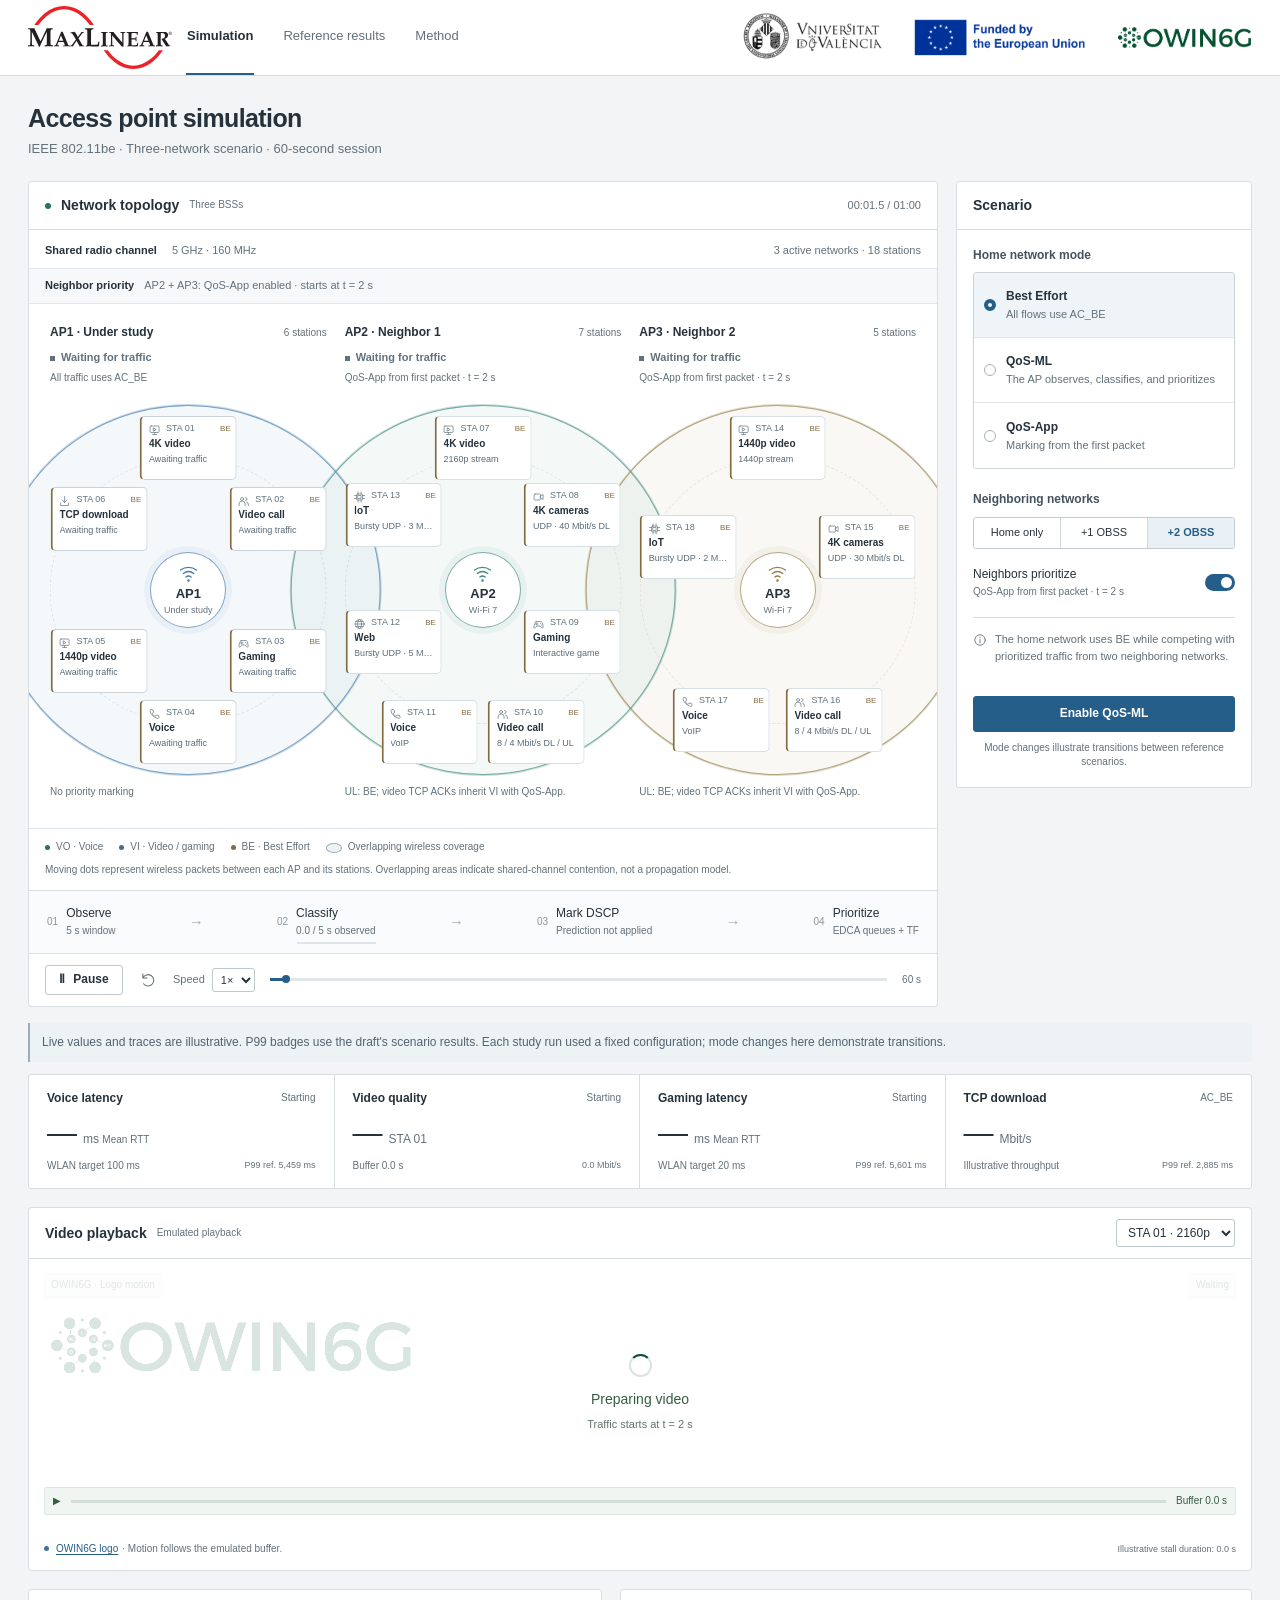
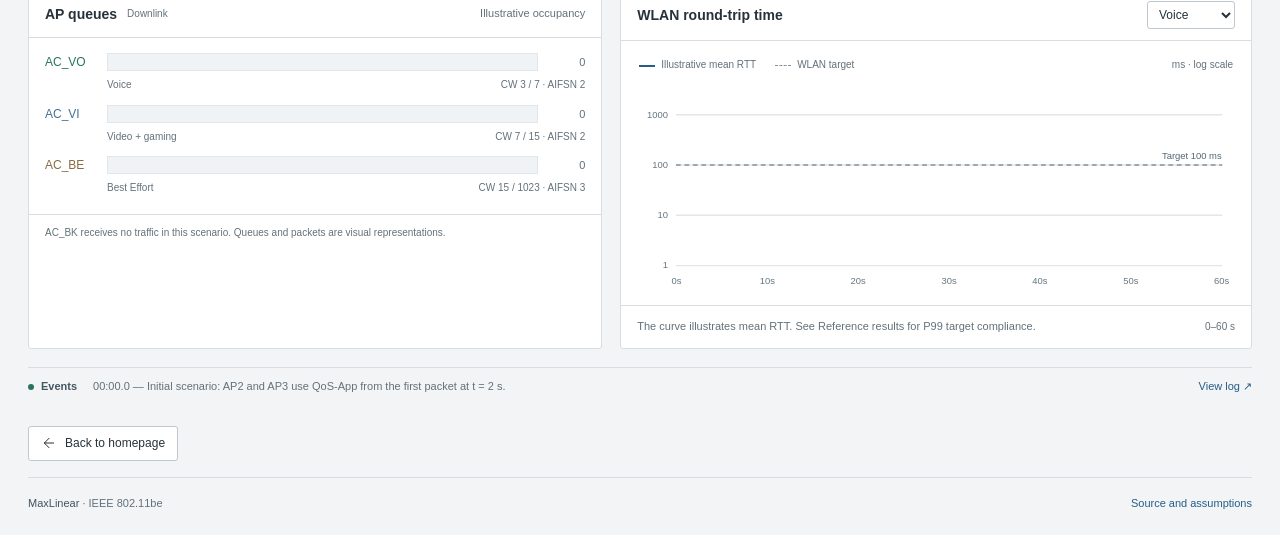
==== commit c2b65f0e: "Show overlapping wireless stars with animated airborne packets" ====
--- a/edca-lab/index.html
+++ b/edca-lab/index.html
@@ -6,7 +6,7 @@
   <title>MaxLinear — Access point simulation</title>
   <link rel="canonical" href="https://fr-researcher.github.io/edca-lab/">
   <link rel="icon" href="data:image/svg+xml,%3Csvg xmlns='http://www.w3.org/2000/svg' viewBox='0 0 40 40'%3E%3Crect width='40' height='40' rx='4' fill='%232f5d83'/%3E%3Cpath d='M8 16Q20 5 32 16M12 22Q20 14 28 22M17 28Q20 25 23 28' fill='none' stroke='%23ffffff' stroke-width='3'/%3E%3C/svg%3E">
-  <link rel="stylesheet" href="styles.css?v=20261007-navigation">
+  <link rel="stylesheet" href="styles.css?v=20261007-wireless">
 </head>
 <body>
   <svg class="icon-defs" aria-hidden="true"><defs>
@@ -52,12 +52,13 @@
             <div class="topology-scroll" tabindex="0" aria-label="Three network diagram; scroll horizontally to view all networks">
               <div class="three-networks" id="network">
                 <section class="bss bss-home" id="home-bss" aria-labelledby="home-bss-title">
-                  <header class="bss-heading"><h3 id="home-bss-title">AP1 · Home</h3><span>6 stations</span></header>
+                  <header class="bss-heading"><h3 id="home-bss-title">AP1 · Under study</h3><span>6 stations</span></header>
                   <div class="bss-state" id="network-mode">No prioritization · BE</div>
                   <p class="bss-timing" id="home-priority-timing">All traffic uses AC_BE</p>
                   <div class="bss-diagram">
-                    <svg class="bss-links" viewBox="0 0 300 390" preserveAspectRatio="none" aria-hidden="true"><g class="wire-base" id="home-base-links"></g><g class="moving-wires" id="moving-wires"></g></svg>
-                    <div class="ap-node"><svg><use href="#i-wifi"/></svg><strong>AP1</strong><small>Wi-Fi 7</small></div>
+                    <div class="radio-coverage" aria-hidden="true"><i></i><i></i></div>
+                    <svg class="bss-links" viewBox="0 0 300 360" preserveAspectRatio="none" aria-hidden="true"><g class="moving-wires" id="moving-wires"></g></svg>
+                    <div class="ap-node"><svg><use href="#i-wifi"/></svg><strong>AP1</strong><small>Under study</small></div>
                     <div class="bss-stations"><div class="station" data-station="sta1"><span class="station-icon violet"><svg><use href="#i-video"/></svg></span><div><small>STA 01</small><strong>4K video</strong><span class="station-stat">Waiting for traffic</span></div><span class="ac-tag">BE</span></div><div class="station" data-station="sta2"><span class="station-icon blue"><svg><use href="#i-users"/></svg></span><div><small>STA 02</small><strong>Video call</strong><span class="station-stat">Waiting for traffic</span></div><span class="ac-tag">BE</span></div><div class="station" data-station="sta3"><span class="station-icon blue"><svg><use href="#i-game"/></svg></span><div><small>STA 03</small><strong>Gaming</strong><span class="station-stat">Waiting for traffic</span></div><span class="ac-tag">BE</span></div><div class="station" data-station="sta4"><span class="station-icon lime"><svg><use href="#i-phone"/></svg></span><div><small>STA 04</small><strong>Voice</strong><span class="station-stat">Waiting for traffic</span></div><span class="ac-tag">BE</span></div><div class="station" data-station="sta5"><span class="station-icon violet"><svg><use href="#i-video"/></svg></span><div><small>STA 05</small><strong>1440p video</strong><span class="station-stat">Waiting for traffic</span></div><span class="ac-tag">BE</span></div><div class="station" data-station="sta6"><span class="station-icon amber"><svg><use href="#i-download"/></svg></span><div><small>STA 06</small><strong>TCP download</strong><span class="station-stat">Waiting for traffic</span></div><span class="ac-tag">BE</span></div></div>
                   </div>
                   <p class="bss-note" id="ap-caption">No priority marking</p>
@@ -66,8 +67,8 @@
                 <section class="bss" id="ap3" aria-labelledby="ap3-title"></section>
               </div>
             </div>
-            <div class="topology-legend"><span><i class="ac-vo"></i>VO · Voice</span><span><i class="ac-vi"></i>VI · Video / gaming</span><span><i class="ac-be"></i>BE · Best Effort</span></div>
-            <p class="topology-note">Active networks contend on the same channel. Link animations illustrate traffic classes. Neighbor labels show the draft's traffic configuration.</p>
+            <div class="topology-legend"><span><i class="ac-vo"></i>VO · Voice</span><span><i class="ac-vi"></i>VI · Video / gaming</span><span><i class="ac-be"></i>BE · Best Effort</span><span class="coverage-key"><i></i>Overlapping wireless coverage</span></div>
+            <p class="topology-note">Moving dots represent wireless packets between each AP and its stations. Overlapping areas indicate shared-channel contention, not a propagation model.</p>
             <div class="pipeline" aria-label="AP1 processing pipeline"><div><span class="step-number">01</span><span>Observe<span class="pipe-note">5 s window</span></span></div><span class="pipe-arrow">→</span><div id="classifier-stage"><span class="step-number">02</span><span>Classify<span class="pipe-note" id="classifier-note">7 features</span></span><div class="class-progress"><i id="class-progress"></i></div></div><span class="pipe-arrow">→</span><div><span class="step-number">03</span><span>Mark DSCP<span class="pipe-note" id="mark-note">Open loop</span></span></div><span class="pipe-arrow">→</span><div><span class="step-number">04</span><span>Prioritize<span class="pipe-note">EDCA queues + TF</span></span></div></div>
             <div class="transport"><div class="transport-buttons"><button id="play" class="button play" aria-label="Pause simulation">Ⅱ <span>Pause</span></button><button id="reset" class="icon-button" aria-label="Reset simulation" title="Reset"><svg><use href="#i-reset"/></svg></button><div class="speed-control"><label for="speed">Speed</label><select id="speed"><option value="1">1×</option><option value="2">2×</option><option value="4">4×</option></select></div></div><div class="timeline"><i id="timeline-progress"></i><span id="timeline-marker"></span></div><span class="mono muted">60 s</span></div>
           </section>
@@ -124,5 +125,5 @@
     </main>
   </div>
   <dialog id="log-dialog"><div class="panel-heading"><h2>Session log</h2><button class="icon-button" id="close-log" aria-label="Close log">×</button></div><div id="log-entries"></div><div class="dialog-footer">Illustrative model events · simulation time</div></dialog>
-  <script type="module" src="app.js?v=20261007-navigation"></script>
+  <script type="module" src="app.js?v=20261007-wireless"></script>
 </body></html>
--- a/edca-lab/styles.css
+++ b/edca-lab/styles.css
@@ -1,6 +1,6 @@
 :root{color-scheme:light;--bg:#f3f4f5;--panel:#fff;--line:#d8dde1;--text:#26323b;--muted:#63717b;--accent:#245e89;--lime:#287461;--violet:#426f98;--blue:#426f98;--amber:#866b42;--red:#aa493b;--mono:var(--sans);--sans:'Aptos','Segoe UI',Arial,sans-serif}
 *{box-sizing:border-box}body{margin:0;background:var(--bg);color:var(--text);font:14px/1.45 var(--sans);-webkit-font-smoothing:antialiased}button,select{font:inherit;color:inherit}button{cursor:pointer}button,a,select{outline-offset:3px}button:focus-visible,a:focus-visible,select:focus-visible{outline:2px solid var(--accent)}button:disabled{opacity:.45;cursor:not-allowed}a{color:inherit;text-decoration:none}svg{width:20px;height:20px;fill:none;stroke:currentColor;stroke-width:1.5;stroke-linecap:round;stroke-linejoin:round;flex-shrink:0}button svg{vertical-align:middle}select{background:#fff;border:1px solid #bfc8ce;border-radius:3px;padding:5px 7px;font-size:12px;max-width:100%}h1,h2,h3,p{margin:0}.icon-defs{position:absolute;width:0;height:0;overflow:hidden}.mono{font-family:var(--mono);font-variant-numeric:tabular-nums}.muted{color:var(--muted)}.small{font-size:11px}.lime-text{color:var(--lime)!important}.violet-text,.blue-text{color:var(--blue)!important}.amber-text{color:var(--amber)!important}.lime-bg{background:var(--accent)}.violet-bg{background:var(--violet)!important}
-.topbar{height:56px;display:flex;align-items:center;padding:0 28px;border-bottom:1px solid var(--line);gap:48px;background:#fff}.wordmark{font-size:17px;font-weight:650;white-space:nowrap;letter-spacing:-.4px}.top-tabs{height:100%;display:flex;gap:28px}.top-tabs button{border:0;border-bottom:2px solid transparent;background:none;font-size:13px;color:var(--muted);padding:0 1px}.top-tabs button.active{border-color:var(--accent);color:var(--text);font-weight:600}.top-tabs button:hover{color:var(--accent)}.simulation-badge{margin-left:auto;font-size:12px;color:var(--muted);white-space:nowrap}.simulation-badge>span{display:none}main{max-width:1510px;margin:0 auto;padding:24px 28px 0}.page-heading{display:flex;align-items:center;justify-content:space-between;gap:16px;margin-bottom:22px}h1{font-size:25px;letter-spacing:-.6px;font-weight:600;margin-bottom:4px}.page-heading p{font-size:13px;color:var(--muted)}.button{border:1px solid #bfc8ce;border-radius:3px;display:inline-flex;align-items:center;justify-content:center;gap:8px;padding:8px 12px;font-size:12px;font-weight:600;background:#fff;min-height:34px}.button:hover{background:#edf1f4}.button.subtle{font-weight:400}.button.subtle svg{width:16px;height:16px}.primary{background:var(--accent);color:#fff;border-color:var(--accent)}.primary:hover{background:#1b4c72}.view{display:none}.view.active{display:block}.lab-grid{display:grid;grid-template-columns:minmax(0,1fr) 296px;gap:18px}.panel{background:#fff;border:1px solid var(--line);border-radius:3px;overflow:hidden;min-width:0}.panel-heading{min-height:48px;border-bottom:1px solid var(--line);padding:11px 16px;display:flex;align-items:center;justify-content:space-between;gap:10px}.panel-heading>div{display:flex;align-items:center;gap:10px}.panel-heading h2{font-size:14px;font-weight:600}.panel-heading>.mono{font-size:11px}.status-dot{width:6px;height:6px;display:inline-block;background:var(--lime);border-radius:50%}.status-dot.paused{background:#87939b}.mini-tag{font-size:10px;color:var(--muted);white-space:nowrap;font-weight:400}.network-scroll{overflow-x:auto}.network-canvas{height:396px;min-width:620px;position:relative;overflow:hidden;background:#fff}.network-scroll-hint{display:none}.network-topline{position:absolute;inset:16px 20px auto;display:flex;justify-content:space-between;gap:10px;font-size:11px;color:var(--muted)}.network-topline b{font-weight:400;margin:0 4px;color:#a9b4ba}.small-dot{width:5px;height:5px;background:#758e83;display:inline-block;border-radius:50%;margin-right:3px}.network-topline>span:last-child{font-size:11px;color:#63717b}.network-wires{position:absolute;width:100%;height:100%;inset:0}.wire-base{stroke:#c4cdd4;stroke-width:1;stroke-dasharray:3 5}.moving-wires{stroke:var(--amber);stroke-width:2;stroke-dasharray:5 110;animation:packets 3.6s linear infinite;opacity:.9}.moving-wires path:nth-child(2n){stroke-dashoffset:50}.moving-wires path:nth-child(3n){stroke-dashoffset:90}.station{position:absolute;display:flex;align-items:center;gap:9px;width:187px;min-height:72px;padding:11px 10px;border:1px solid #cbd3d9;border-left-width:3px;background:#fff;border-radius:2px}.station.left{left:3%}.station.right{right:3%}.s1,.s4{top:67px}.s2,.s5{top:163px}.s3,.s6{top:259px}.station>div{display:flex;flex-direction:column;gap:1px;min-width:0}.station small{font-family:var(--mono);font-size:10px;color:#61717c}.station strong{font-size:12px;font-weight:600;white-space:nowrap}.station-stat{font-size:10px;color:#596b78;font-family:var(--mono);white-space:nowrap}.station-icon{width:25px;height:29px;display:grid;place-items:center;flex-shrink:0;color:#6e7d87}.station-icon svg{width:19px;height:19px}.ac-tag{font-family:var(--mono);font-size:9px;position:absolute;top:9px;right:8px}.ap-node{position:absolute;left:50%;top:49%;transform:translate(-50%,-50%);width:99px;height:96px;background:#f1f5f7;border:1px solid #9caeb9;border-radius:3px;display:flex;align-items:center;justify-content:center;flex-direction:column}.ap-node>svg{width:25px;height:25px;color:var(--accent);margin-bottom:4px}.ap-node strong{font-family:var(--mono);font-size:16px;font-weight:600}.ap-node strong span{margin-left:3px}.ap-node small{font-size:10px;color:var(--muted);margin-top:3px}.ap-caption{position:absolute;top:253px;left:50%;transform:translateX(-50%);font-size:10px;white-space:nowrap;color:var(--muted)}.neighbors{position:absolute;bottom:15px;left:0;right:0;display:flex;align-items:center;justify-content:center;gap:10px;font-size:11px}.neighbors>span{color:var(--muted);margin-right:4px}.neighbors>div{display:flex;align-items:center;gap:7px;border:1px dashed #c5ced5;padding:5px 8px;background:#f8f9fa}.neighbors svg{width:14px;height:14px}.neighbors small{font-size:10px;color:var(--muted)}.neighbors i{font-style:normal;font-size:10px;color:var(--accent)}
+.topbar{height:56px;display:flex;align-items:center;padding:0 28px;border-bottom:1px solid var(--line);gap:48px;background:#fff}.wordmark{font-size:17px;font-weight:650;white-space:nowrap;letter-spacing:-.4px}.top-tabs{height:100%;display:flex;gap:28px}.top-tabs button{border:0;border-bottom:2px solid transparent;background:none;font-size:13px;color:var(--muted);padding:0 1px}.top-tabs button.active{border-color:var(--accent);color:var(--text);font-weight:600}.top-tabs button:hover{color:var(--accent)}.simulation-badge{margin-left:auto;font-size:12px;color:var(--muted);white-space:nowrap}.simulation-badge>span{display:none}main{max-width:1510px;margin:0 auto;padding:24px 28px 0}.page-heading{display:flex;align-items:center;justify-content:space-between;gap:16px;margin-bottom:22px}h1{font-size:25px;letter-spacing:-.6px;font-weight:600;margin-bottom:4px}.page-heading p{font-size:13px;color:var(--muted)}.button{border:1px solid #bfc8ce;border-radius:3px;display:inline-flex;align-items:center;justify-content:center;gap:8px;padding:8px 12px;font-size:12px;font-weight:600;background:#fff;min-height:34px}.button:hover{background:#edf1f4}.button.subtle{font-weight:400}.button.subtle svg{width:16px;height:16px}.primary{background:var(--accent);color:#fff;border-color:var(--accent)}.primary:hover{background:#1b4c72}.view{display:none}.view.active{display:block}.lab-grid{display:grid;grid-template-columns:minmax(0,1fr) 296px;gap:18px}.panel{background:#fff;border:1px solid var(--line);border-radius:3px;overflow:hidden;min-width:0}.panel-heading{min-height:48px;border-bottom:1px solid var(--line);padding:11px 16px;display:flex;align-items:center;justify-content:space-between;gap:10px}.panel-heading>div{display:flex;align-items:center;gap:10px}.panel-heading h2{font-size:14px;font-weight:600}.panel-heading>.mono{font-size:11px}.status-dot{width:6px;height:6px;display:inline-block;background:var(--lime);border-radius:50%}.status-dot.paused{background:#87939b}.mini-tag{font-size:10px;color:var(--muted);white-space:nowrap;font-weight:400}.network-scroll{overflow-x:auto}.network-canvas{height:396px;min-width:620px;position:relative;overflow:hidden;background:#fff}.network-scroll-hint{display:none}.network-topline{position:absolute;inset:16px 20px auto;display:flex;justify-content:space-between;gap:10px;font-size:11px;color:var(--muted)}.network-topline b{font-weight:400;margin:0 4px;color:#a9b4ba}.small-dot{width:5px;height:5px;background:#758e83;display:inline-block;border-radius:50%;margin-right:3px}.network-topline>span:last-child{font-size:11px;color:#63717b}.network-wires{position:absolute;width:100%;height:100%;inset:0}.wire-base{stroke:#c4cdd4;stroke-width:1;stroke-dasharray:3 5}.moving-wires{stroke:var(--amber);stroke-width:2;stroke-dasharray:5 110;animation:packets 3.6s linear infinite;opacity:.9}.station{position:absolute;display:flex;align-items:center;gap:9px;width:187px;min-height:72px;padding:11px 10px;border:1px solid #cbd3d9;border-left-width:3px;background:#fff;border-radius:2px}.station.left{left:3%}.station.right{right:3%}.s1,.s4{top:67px}.s2,.s5{top:163px}.s3,.s6{top:259px}.station>div{display:flex;flex-direction:column;gap:1px;min-width:0}.station small{font-family:var(--mono);font-size:10px;color:#61717c}.station strong{font-size:12px;font-weight:600;white-space:nowrap}.station-stat{font-size:10px;color:#596b78;font-family:var(--mono);white-space:nowrap}.station-icon{width:25px;height:29px;display:grid;place-items:center;flex-shrink:0;color:#6e7d87}.station-icon svg{width:19px;height:19px}.ac-tag{font-family:var(--mono);font-size:9px;position:absolute;top:9px;right:8px}.ap-node{position:absolute;left:50%;top:49%;transform:translate(-50%,-50%);width:99px;height:96px;background:#f1f5f7;border:1px solid #9caeb9;border-radius:3px;display:flex;align-items:center;justify-content:center;flex-direction:column}.ap-node>svg{width:25px;height:25px;color:var(--accent);margin-bottom:4px}.ap-node strong{font-family:var(--mono);font-size:16px;font-weight:600}.ap-node strong span{margin-left:3px}.ap-node small{font-size:10px;color:var(--muted);margin-top:3px}.ap-caption{position:absolute;top:253px;left:50%;transform:translateX(-50%);font-size:10px;white-space:nowrap;color:var(--muted)}.neighbors{position:absolute;bottom:15px;left:0;right:0;display:flex;align-items:center;justify-content:center;gap:10px;font-size:11px}.neighbors>span{color:var(--muted);margin-right:4px}.neighbors>div{display:flex;align-items:center;gap:7px;border:1px dashed #c5ced5;padding:5px 8px;background:#f8f9fa}.neighbors svg{width:14px;height:14px}.neighbors small{font-size:10px;color:var(--muted)}.neighbors i{font-style:normal;font-size:10px;color:var(--accent)}
 .pipeline{border-top:1px solid var(--line);padding:14px 18px;display:flex;align-items:center;justify-content:space-between;gap:10px;background:#fafbfc}.pipeline>div{display:flex;align-items:center;gap:8px;position:relative}.pipeline>div>span:not(.step-number){font-size:12px;font-weight:500}.step-number{font:10px var(--mono);color:#8a969f}.pipe-note{display:block;font-size:10px;font-weight:400;color:var(--muted);margin-top:2px;white-space:nowrap}.pipe-arrow{font-size:15px;color:#9ca9b1}.class-progress{position:absolute;bottom:-5px;left:20px;right:0;height:2px;background:#e0e5e9}.class-progress i{display:block;height:100%;background:var(--accent)}.transport{border-top:1px solid var(--line);padding:11px 16px;display:flex;align-items:center;gap:15px}.transport-buttons{display:flex;align-items:center;gap:10px}.play{min-width:78px;padding:5px 9px;min-height:30px}.icon-button{border:0;background:transparent;display:inline-grid;place-items:center;width:30px;height:30px;border-radius:3px;color:var(--muted);font-size:23px}.icon-button:hover{background:#edf1f4}.icon-button svg{width:17px;height:17px}.speed-control{display:flex;align-items:center;gap:7px}.speed-control label{font-size:11px;color:var(--muted)}.speed-control select{font-size:11px;padding:4px}.timeline{position:relative;height:3px;background:#e2e7eb;flex:1}.timeline>i{position:absolute;inset:0 auto 0 0;background:var(--accent)}.timeline>span{position:absolute;top:-3px;width:8px;height:8px;background:var(--accent);border-radius:50%;transform:translateX(-50%)}.transport>.mono{font-size:10px}.control-body{padding:17px 16px}.control-label{display:block;color:#45535e;font-size:12px;font-weight:600;margin-bottom:8px}.mode-options{display:flex;flex-direction:column;margin-bottom:22px;border:1px solid #cbd3d9;border-radius:3px;overflow:hidden}.mode-option{display:flex;align-items:center;gap:10px;width:100%;min-height:65px;text-align:left;padding:10px;background:#fff;border:0;border-bottom:1px solid #e1e5e8}.mode-option:last-child{border-bottom:0}.mode-option.active{background:#eef4f8}.mode-option:hover{background:#f4f7f9}.mode-option>span:nth-child(2){flex:1;min-width:0}.mode-option strong{font-size:12px;font-weight:600;display:block}.mode-option small{display:block;font-size:11px;color:var(--muted);margin-top:2px;line-height:1.4}.radio-indicator{width:12px;height:12px;border:1px solid #a6b3bd;border-radius:50%;flex-shrink:0}.mode-option.active .radio-indicator{border:4px solid var(--accent)}.mode-code{display:none}.segment-control{display:flex;border:1px solid #bfcad2;border-radius:3px;overflow:hidden}.segment-control button{background:white;border:0;border-right:1px solid #cdd6dd;padding:7px 4px;font-size:11px;flex:1;white-space:nowrap}.segment-control button:last-child{border-right:0}.segment-control button.active{background:#eaf1f6;color:var(--accent);font-weight:600}.toggle-row{display:flex;align-items:center;justify-content:space-between;gap:10px;margin:17px 0;font-size:12px}.toggle-row small{display:block;color:var(--muted);font-size:10px;margin-top:2px}.toggle{position:relative;width:30px;height:17px;flex-shrink:0;border:0;border-radius:12px;background:#a4b0b9;padding:0}.toggle i{position:absolute;top:3px;left:3px;width:11px;height:11px;border-radius:50%;background:#fff}.toggle.on{background:var(--accent)}.toggle.on i{left:16px}.scenario-insight{display:flex;align-items:flex-start;gap:8px;border-top:1px solid var(--line);padding-top:13px;margin-bottom:16px;font-size:11px;color:var(--muted);line-height:1.6;min-height:63px}.scenario-insight svg{width:14px;height:14px;margin-top:2px}.controls .primary{width:100%;min-height:36px}.control-footnote{display:block;text-align:center;color:var(--muted);font-size:10px;margin-top:9px}
 .metrics-grid{display:grid;grid-template-columns:repeat(4,minmax(0,1fr));margin:18px 0;border:1px solid var(--line);border-radius:3px;background:white}.metric-card{padding:15px 18px;border-right:1px solid var(--line);min-width:0}.metric-card:last-child{border-right:0}.metric-top{display:flex;justify-content:space-between;align-items:center;gap:6px;font-size:12px}.metric-top>span:first-child{display:flex;align-items:center;gap:6px;font-weight:600}.metric-top svg{display:none}.metric-status{font-size:10px;color:var(--lime);white-space:nowrap}.metric-status.bad{color:var(--red)}.metric-status.neutral{color:var(--muted)}.metric-value{display:flex;align-items:baseline;gap:7px;margin:9px 0 8px}.metric-value>strong{font-size:30px;line-height:1.15;font-weight:500;letter-spacing:-1px;font-variant-numeric:tabular-nums}.metric-value>span{font-size:12px;color:var(--muted)}.metric-value small{font-size:10px}.spark,.quality-bars{display:none}.metric-bottom{display:flex;justify-content:space-between;gap:6px;font-size:10px;color:var(--muted)}.metric-bottom b{font-weight:500}.metric-bottom>span:last-child{font-family:var(--mono);font-size:9px}
 .detail-grid{display:grid;grid-template-columns:minmax(0,1fr) minmax(0,1.1fr);gap:18px;margin-bottom:18px}.detail-grid>.experience{grid-column:1 / -1}.video-scene{position:relative;height:268px;overflow:hidden;background:#24454f}.video-scene canvas{display:block;width:100%;height:100%}.video-top{position:absolute;top:14px;left:15px;right:15px;display:flex;justify-content:space-between;align-items:center;color:white;font-size:10px}.video-top>span{background:#10262cbd;padding:4px 6px;border-radius:2px}.video-bottom{position:absolute;bottom:12px;left:15px;right:15px;display:flex;align-items:center;gap:10px;color:white;font-size:10px;background:#10262cb3;padding:6px 8px;border-radius:2px}.video-bottom>div{height:3px;background:#ffffff4d;flex:1}.video-bottom i{height:100%;background:white;display:block}.video-play-icon{font-size:10px}.stall-overlay{position:absolute;inset:0;display:flex;flex-direction:column;align-items:center;justify-content:center;gap:7px;background:#10252c9c;color:white}.stall-overlay[hidden]{display:none}.stall-overlay strong{font-size:14px;font-weight:500}.stall-overlay small{font-size:11px;color:#e0e7e9}.loader{width:23px;height:23px;border:2px solid #ffffff50;border-top-color:#fff;border-radius:50%;animation:spin 1s linear infinite;margin-bottom:5px}.experience-caption{display:flex;align-items:center;gap:5px;padding:11px 15px;min-height:43px;font-size:10px;color:var(--muted)}.experience-caption>span:last-child{margin-left:auto;font:9px var(--mono)}.chart-labels{display:flex;gap:19px;align-items:center;padding:17px 18px 0;font-size:10px;color:var(--muted)}.chart-labels>span{display:flex;align-items:center;gap:6px}.chart-labels>.mono{margin-left:auto;font-size:10px}.legend-line{width:16px;height:2px;display:inline-block}.legend-dash{width:16px;border-top:1px dashed #82919e}.chart-wrap{padding:8px 13px 0}.chart-wrap>svg{width:100%;height:224px;display:block}.chart-bottom{border-top:1px solid var(--line);padding:11px 16px;display:flex;align-items:center;justify-content:space-between;gap:12px;font-size:11px;color:var(--muted);min-height:43px}.chart-bottom>.mini-tag{flex-shrink:0}.queues{padding:15px 16px 6px}.queue-row{display:grid;grid-template-columns:50px minmax(0,1fr) 35px;gap:7px 12px;margin-bottom:12px;align-items:center}.queue-label{font:12px var(--mono)}.queue-bar{height:18px;background:#f0f3f5;display:flex;gap:3px;padding:3px;overflow:hidden;border:1px solid #e0e6ea}.queue-bar i{display:block;width:5px;flex-shrink:0;opacity:.8}.queue-count{text-align:right;font:11px var(--mono);color:#61717c}.queue-meta{grid-column:2 / 4;display:flex;justify-content:space-between;gap:6px;font-size:10px;color:var(--muted)}.queue-footnote{font-size:10px;color:var(--muted);border-top:1px solid var(--line);padding:10px 16px;line-height:1.5}
@@ -18,10 +18,11 @@
 .neighbor-priority-line{display:flex;gap:10px;align-items:baseline;padding:9px 16px;background:#f6f8fa;border-block:1px solid #e1e7ec;font-size:11px;color:var(--muted)}
 .neighbor-priority-line strong{font-weight:600;color:var(--text);white-space:nowrap}
 .neighbor-priority-line.enabled{background:#f0f6f3;color:#286b58}
-.topology-scroll{overflow-x:auto;scrollbar-width:thin}
-.three-networks{display:grid;grid-template-columns:repeat(3,minmax(0,1fr));min-width:840px;padding:14px;gap:12px;align-items:stretch}
-.bss{min-width:0;display:flex;flex-direction:column;background:#fafbfc;border:1px solid #d6dfe5;border-radius:3px;padding:12px 9px 10px}
-.bss-home{border-color:#a7bccb;background:#f8fafc}
+/* All three stars occupy the same radio space; only coverage areas overlap. */
+.topology-scroll{overflow-x:auto;scrollbar-width:thin;scroll-snap-type:x proximity;scroll-padding-inline:12px}
+.three-networks{display:grid;grid-template-columns:repeat(3,minmax(0,1fr));min-width:880px;padding:20px 12px 14px;gap:0;position:relative;isolation:isolate;overflow:hidden;background:#fff}
+.bss{--radio-rgb:70,124,173;min-width:0;display:flex;flex-direction:column;padding:0 9px;scroll-snap-align:start}
+#ap2{--radio-rgb:66,139,126}#ap3{--radio-rgb:150,128,74}
 .bss-heading{display:flex;justify-content:space-between;align-items:baseline;gap:7px;margin-bottom:9px}
 .bss-heading h3{font-size:12px;font-weight:600;white-space:nowrap}
 .bss-heading>span{font-size:10px;color:var(--muted);white-space:nowrap}
@@ -29,38 +30,49 @@
 .bss-state:before{content:'';display:inline-block;width:5px;height:5px;background:currentColor;flex-shrink:0}
 .bss[data-priority='on'] .bss-state{color:#287461}
 .bss[data-priority='waiting'] .bss-state,.bss[data-priority='disabled'] .bss-state{color:var(--muted)}
-.bss-timing{font-size:10px;color:var(--muted);line-height:1.5;min-height:38px}
-.bss-diagram{height:var(--diagram-height,312px);flex-shrink:0;position:relative;margin-top:4px}
-.bss-links{position:absolute;inset:0;width:100%;height:100%}
-.bss-links .wire-base{stroke:#bdcbd4;stroke-dasharray:none}
-.bss .ap-node{left:50%;top:0;transform:translateX(-50%);width:67px;height:64px;border-radius:3px;background:#edf3f7;border-color:#a8bac7}
-.bss .ap-node>svg{width:20px;height:20px;margin-bottom:2px}
+.bss-timing{font-size:10px;color:var(--muted);line-height:1.5;min-height:36px}
+.bss-diagram{height:360px;flex-shrink:0;position:relative;margin-top:4px}
+.radio-coverage{position:absolute;left:50%;top:50%;width:calc(100% + 110px);height:372px;transform:translate(-50%,-50%);border-radius:50%;border:1px solid rgba(var(--radio-rgb),.26);background:rgba(var(--radio-rgb),.055);pointer-events:none;z-index:-1}
+.radio-coverage:after{content:'';position:absolute;inset:14%;border:1px dashed rgba(var(--radio-rgb),.16);border-radius:50%}
+.radio-coverage>i{position:absolute;inset:0;border:1px solid rgba(var(--radio-rgb),.45);border-radius:50%;animation:radio-wave 4s linear infinite}
+.radio-coverage>i+ i{animation-delay:-2s}
+.bss-links{position:absolute;inset:0;width:100%;height:100%;overflow:visible;pointer-events:none}
+.bss .moving-wires{animation:none;stroke-dasharray:none;opacity:1}
+.air-packets{fill:none;stroke:inherit;stroke-width:3.4;stroke-linecap:round;stroke-dasharray:.3 32.9;animation:airborne var(--packet-duration,2.8s) linear infinite;animation-delay:var(--packet-delay,0s)}
+.air-packets.uplink{stroke-width:2.3;opacity:.6;animation-delay:calc(var(--packet-delay,0s) - 1.1s)}
+.bss .ap-node{left:50%;top:50%;transform:translate(-50%,-50%);width:76px;height:76px;border-radius:50%;background:#fff;border:1px solid rgba(var(--radio-rgb),.7);box-shadow:0 0 0 6px rgba(var(--radio-rgb),.065);z-index:2}
+.bss .ap-node>svg{width:21px;height:21px;margin-bottom:1px;color:rgb(var(--radio-rgb))}
 .bss .ap-node strong{font-family:var(--sans);font-size:13px}
 .bss .ap-node small{font-size:9px;margin-top:0}
-.bss-stations{position:absolute;top:90px;left:0;right:0;display:grid;grid-template-columns:1fr 1fr;grid-auto-rows:64px;column-gap:24px;row-gap:14px}
-.bss .station{position:relative;top:auto;left:auto;right:auto;width:auto;min-height:0;padding:7px 6px 6px 7px;gap:5px;border-left-width:2px;border-color:#cbd3d9;align-items:center}
-.bss .station>div{gap:1px;flex:1;overflow:hidden}
-.bss .station small{font-size:9px;line-height:1.4;padding-right:15px}
-.bss .station strong{font-size:10px;font-weight:600;line-height:1.4}
-.bss .station-stat{font-size:9px;line-height:1.4;letter-spacing:0;white-space:nowrap;font-variant-numeric:tabular-nums}
-.bss .station-icon{width:15px;height:24px}
-.bss .station-icon svg{width:14px;height:14px}
-.bss .ac-tag{top:7px;right:5px;font-size:8px;line-height:1.4}
-.bss-note{margin-top:auto;padding-top:11px;font-size:10px;color:var(--muted);line-height:1.5;min-height:40px}
+.bss-stations{position:absolute;inset:0;pointer-events:none}
+.bss .station{position:absolute;left:var(--station-x);top:var(--station-y);right:auto;transform:translate(-50%,-50%);width:35%;max-width:116px;min-height:64px;padding:6px 7px;border:1px solid #d5dfe4;border-left-width:2px;border-radius:5px;background:#fff;display:block;z-index:2;pointer-events:auto}
+.bss .station>div{display:flex;flex-direction:column;gap:2px;overflow:hidden}
+.bss .station small{font-size:9px;line-height:1.3;padding-left:17px;padding-right:12px}
+.bss .station strong{font-size:10px;font-weight:600;line-height:1.4;white-space:nowrap}
+.bss .station-stat{font-size:9px;line-height:1.4;letter-spacing:0;white-space:nowrap;overflow:hidden;text-overflow:ellipsis;font-variant-numeric:tabular-nums}
+.bss .station-icon{position:absolute;left:6px;top:5px;width:13px;height:15px}
+.bss .station-icon svg{width:12px;height:12px}
+.bss .ac-tag{top:6px;right:5px;font-size:8px;line-height:1.4}
+.bss-note{padding-top:14px;font-size:10px;color:var(--muted);line-height:1.5;min-height:44px}
 .network-disabled .bss-diagram{opacity:.35}
+.network-disabled .radio-coverage{visibility:hidden}
 .network-disabled .bss-note{color:#75828b}
-.topology-legend{display:flex;flex-wrap:wrap;align-items:center;gap:20px;padding:11px 16px 7px;border-top:1px solid #e0e6ea;font-size:10px;color:var(--muted)}
+.topology-legend{display:flex;flex-wrap:wrap;align-items:center;gap:16px;padding:11px 16px 7px;border-top:1px solid #e0e6ea;font-size:10px;color:var(--muted)}
 .topology-legend>span{display:flex;align-items:center;gap:6px}
-.topology-legend i{width:14px;height:2px;display:inline-block}
+.topology-legend i{width:5px;height:5px;display:inline-block;border-radius:50%}
 .ac-vo{background:var(--lime)}.ac-vi{background:var(--violet)}.ac-be{background:var(--amber)}
+.topology-legend .coverage-key i{width:16px;height:10px;border:1px solid #9aafbc;background:#edf3f4;border-radius:50%}
 .topology-note{padding:0 16px 12px;font-size:10px;line-height:1.6;color:var(--muted)}
 .topology-scroll-hint{display:none;font-size:10px;padding:7px 14px;border-top:1px solid #e4e9ec;background:#fafbfc;color:var(--muted)}
 .controls{align-self:start}
-@media(min-width:1450px){.bss .station strong{font-size:11px}.bss .station-stat{font-size:10px}.bss-heading h3{font-size:13px}.bss .station{gap:6px}.bss .station-icon{width:18px}.bss .station-icon svg{width:16px}}
-@media(max-width:1220px) and (min-width:951px){.topology-scroll-hint{display:block}}
-@media(max-width:700px){.topology-scroll-hint{display:block}.neighbor-priority-line{flex-direction:column;gap:3px;padding:10px 12px;font-size:11px}.shared-channel-bar{padding:11px 12px;gap:5px 14px}.shared-channel-bar>span:last-child{flex-basis:100%;margin-left:0}.topology-legend{gap:12px;padding-inline:12px}.topology-note{padding-inline:12px}.three-networks{min-width:990px;gap:12px;padding:12px}.bss{padding:12px}.bss-heading h3{font-size:13px}.bss .station strong{font-size:11px}.bss .station-stat{font-size:10px}.bss .station small{font-size:10px}.bss .station-icon{width:17px}.bss .station-icon svg{width:16px}.bss .ac-tag{font-size:9px}.bss-state{font-size:12px}.bss-timing,.bss-note{font-size:11px}}
-.topology-scroll{scroll-snap-type:x proximity;scroll-padding-inline:14px}
-.bss{scroll-snap-align:start}
+.paused .air-packets,.no-traffic .air-packets,.paused .radio-coverage>i,.no-traffic .radio-coverage>i,.network-disabled .air-packets,.network-disabled .radio-coverage>i{animation-play-state:paused}
+.no-traffic .bss .moving-wires{opacity:0}
+@keyframes airborne{to{stroke-dashoffset:-100}}
+@keyframes radio-wave{0%{transform:scale(.24);opacity:0}15%{opacity:.55}100%{transform:scale(1);opacity:0}}
+@media(max-width:1260px) and (min-width:951px){.topology-scroll-hint{display:block}}
+@media(max-width:925px){.topology-scroll-hint{display:block}}
+@media(max-width:700px){.neighbor-priority-line{flex-direction:column;gap:3px;padding:10px 12px;font-size:11px}.shared-channel-bar{padding:11px 12px;gap:5px 14px}.shared-channel-bar>span:last-child{flex-basis:100%;margin-left:0}.topology-legend{gap:12px;padding-inline:12px}.topology-note{padding-inline:12px}}
+@media(prefers-reduced-motion:reduce){.air-packets,.radio-coverage>i{animation:none}.radio-coverage>i{display:none}}
 .video-scene{background:#fff}
 .logo-source{color:var(--accent);text-decoration:underline;text-underline-offset:2px}
 .experience-caption{flex-wrap:wrap;column-gap:4px;row-gap:3px}
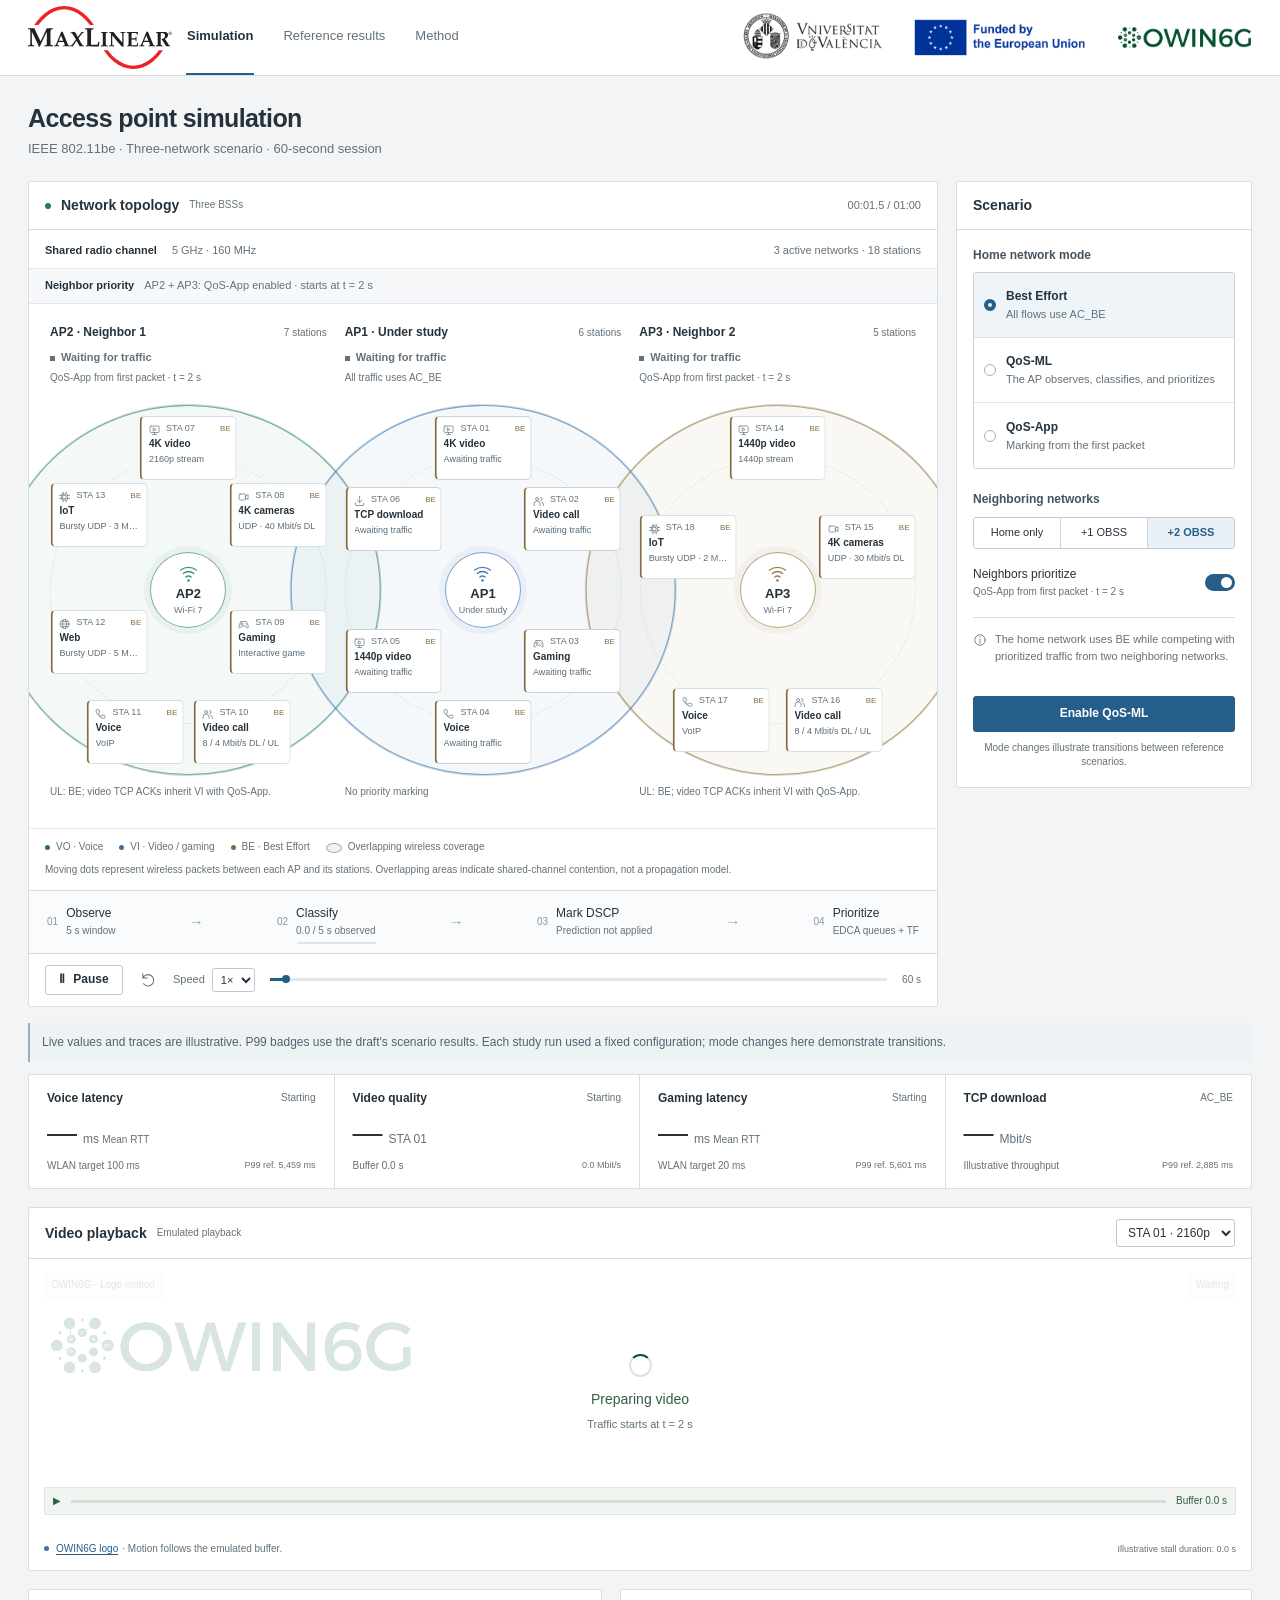
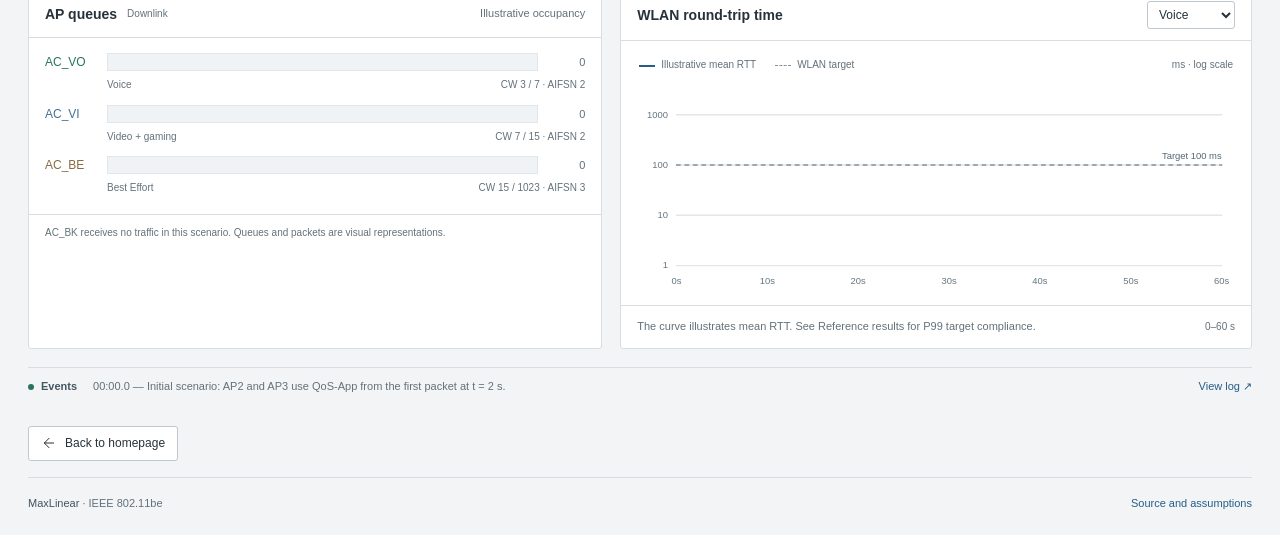
==== commit 6b0d9e6b: "Place AP1 under study between the neighboring networks" ====
--- a/edca-lab/index.html
+++ b/edca-lab/index.html
@@ -48,9 +48,10 @@
             <div class="panel-heading"><div><span class="status-dot" id="live-dot"></span><h2>Network topology</h2><span class="mini-tag">Three BSSs</span></div><span class="mono muted" id="clock">00:00.0 / 01:00</span></div>
             <div class="shared-channel-bar"><strong>Shared radio channel</strong><span>5 GHz · 160 MHz</span><span id="active-network-count">3 networks · 18 stations</span></div>
             <div class="neighbor-priority-line"><strong>Neighbor priority</strong><span id="neighbor-priority-summary">Waiting for traffic · starts at t = 2 s</span></div>
-            <div class="topology-scroll-hint">Scroll horizontally to view AP1, AP2 and AP3.</div>
+            <div class="topology-scroll-hint">Scroll horizontally to view AP2, AP1 and AP3.</div>
             <div class="topology-scroll" tabindex="0" aria-label="Three network diagram; scroll horizontally to view all networks">
               <div class="three-networks" id="network">
+                <section class="bss" id="ap2" aria-labelledby="ap2-title"></section>
                 <section class="bss bss-home" id="home-bss" aria-labelledby="home-bss-title">
                   <header class="bss-heading"><h3 id="home-bss-title">AP1 · Under study</h3><span>6 stations</span></header>
                   <div class="bss-state" id="network-mode">No prioritization · BE</div>
@@ -63,7 +64,6 @@
                   </div>
                   <p class="bss-note" id="ap-caption">No priority marking</p>
                 </section>
-                <section class="bss" id="ap2" aria-labelledby="ap2-title"></section>
                 <section class="bss" id="ap3" aria-labelledby="ap3-title"></section>
               </div>
             </div>
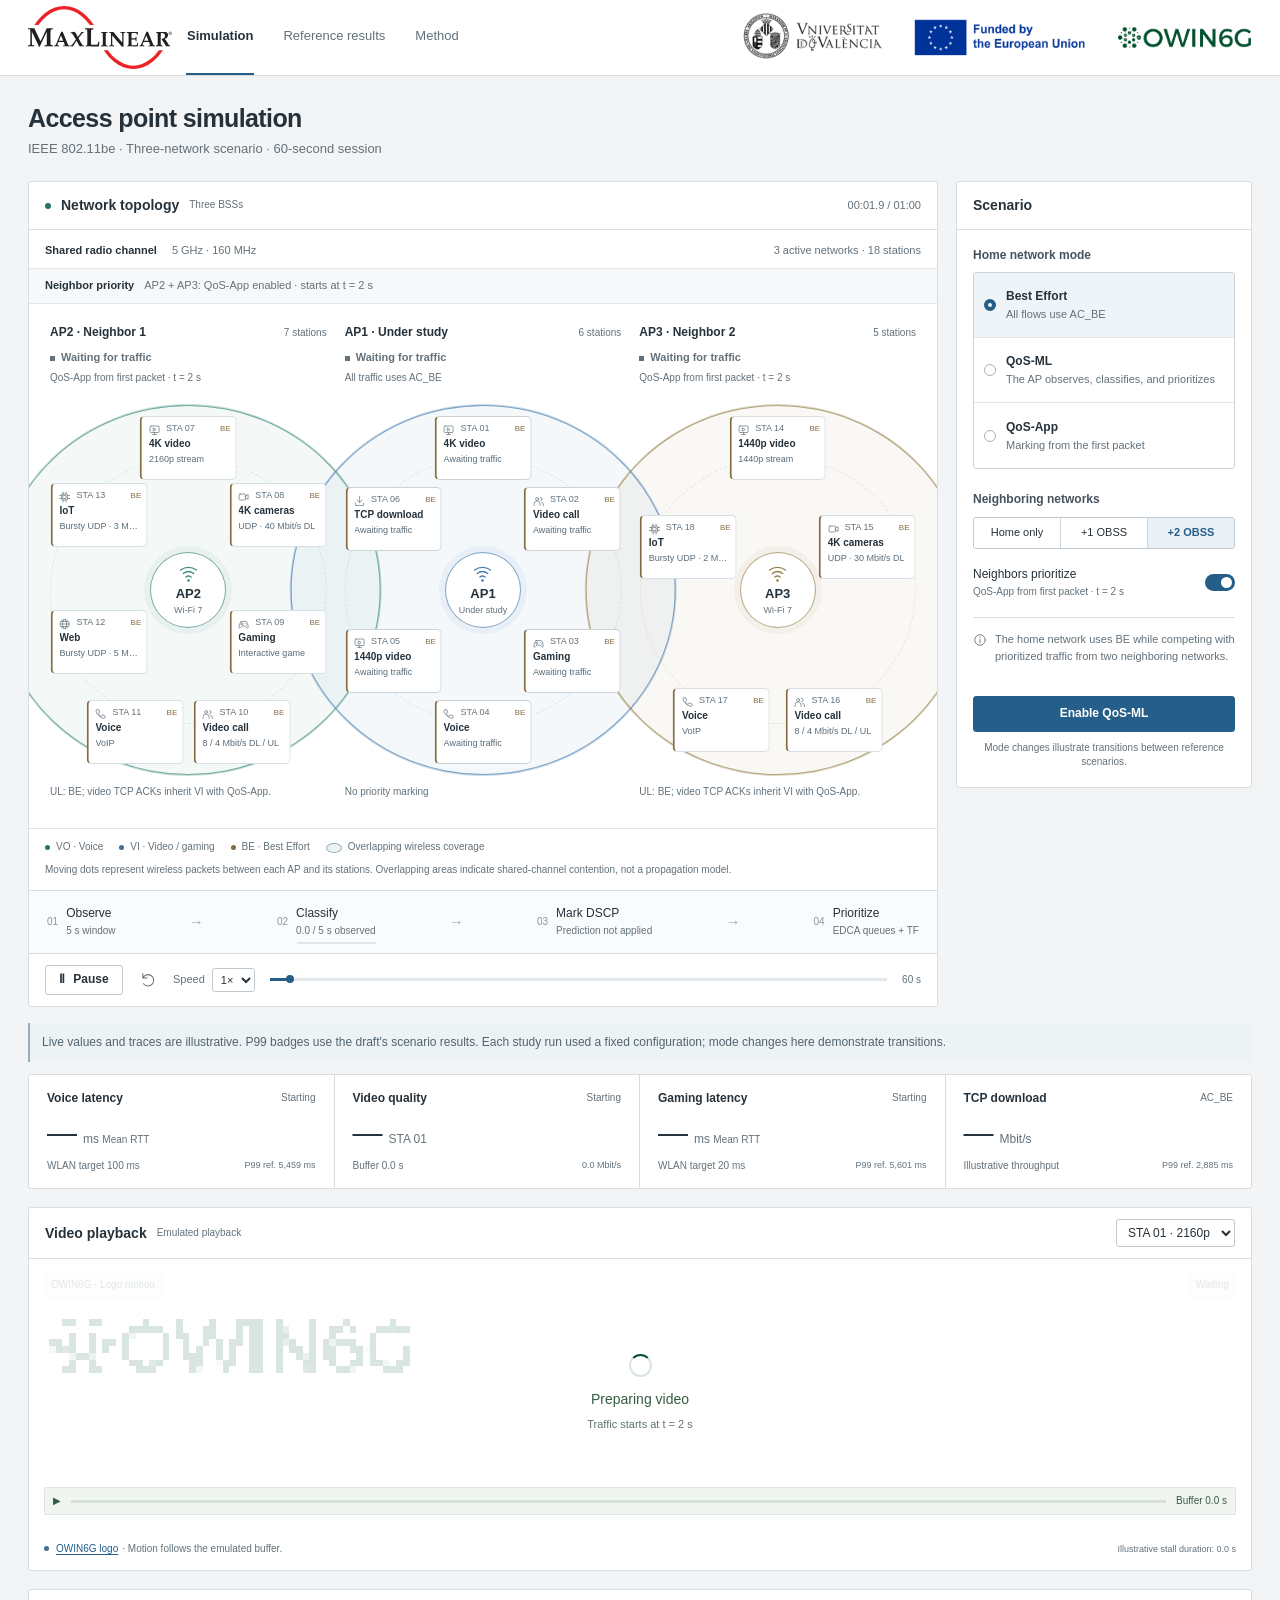
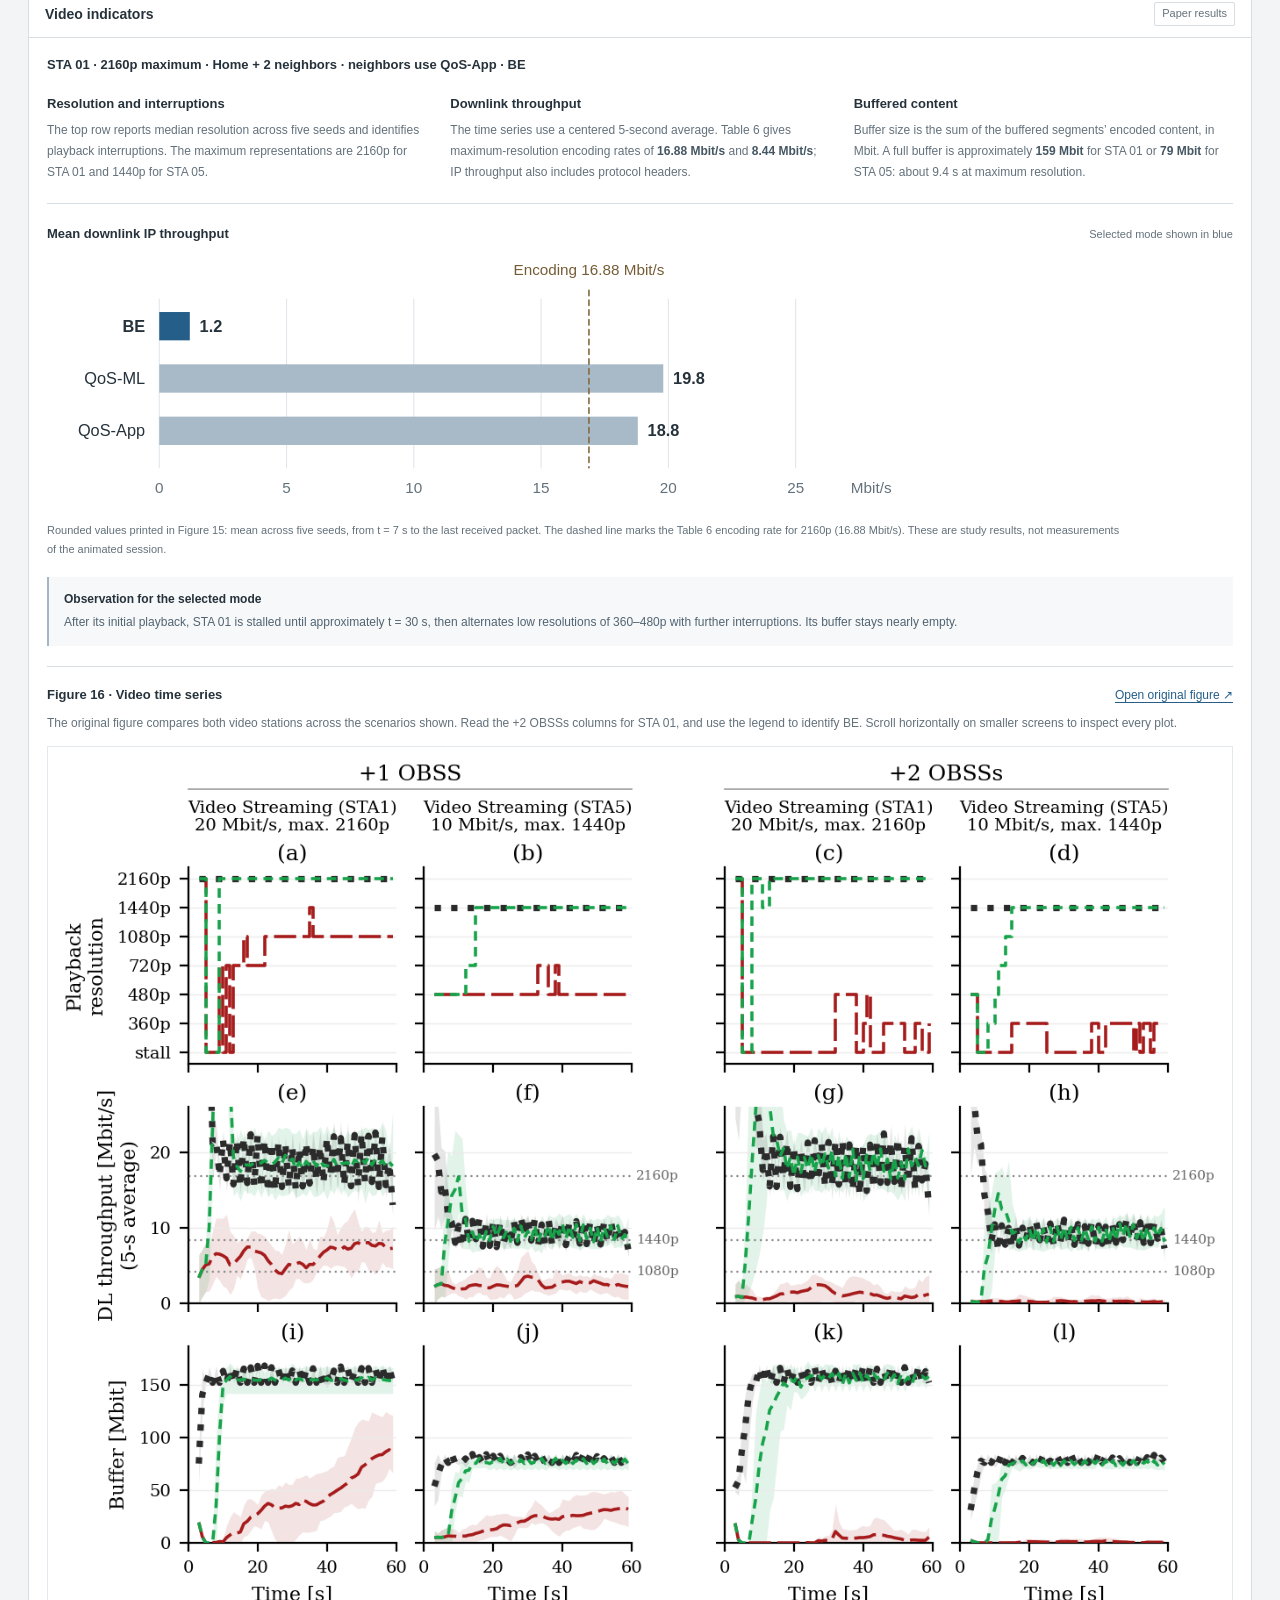
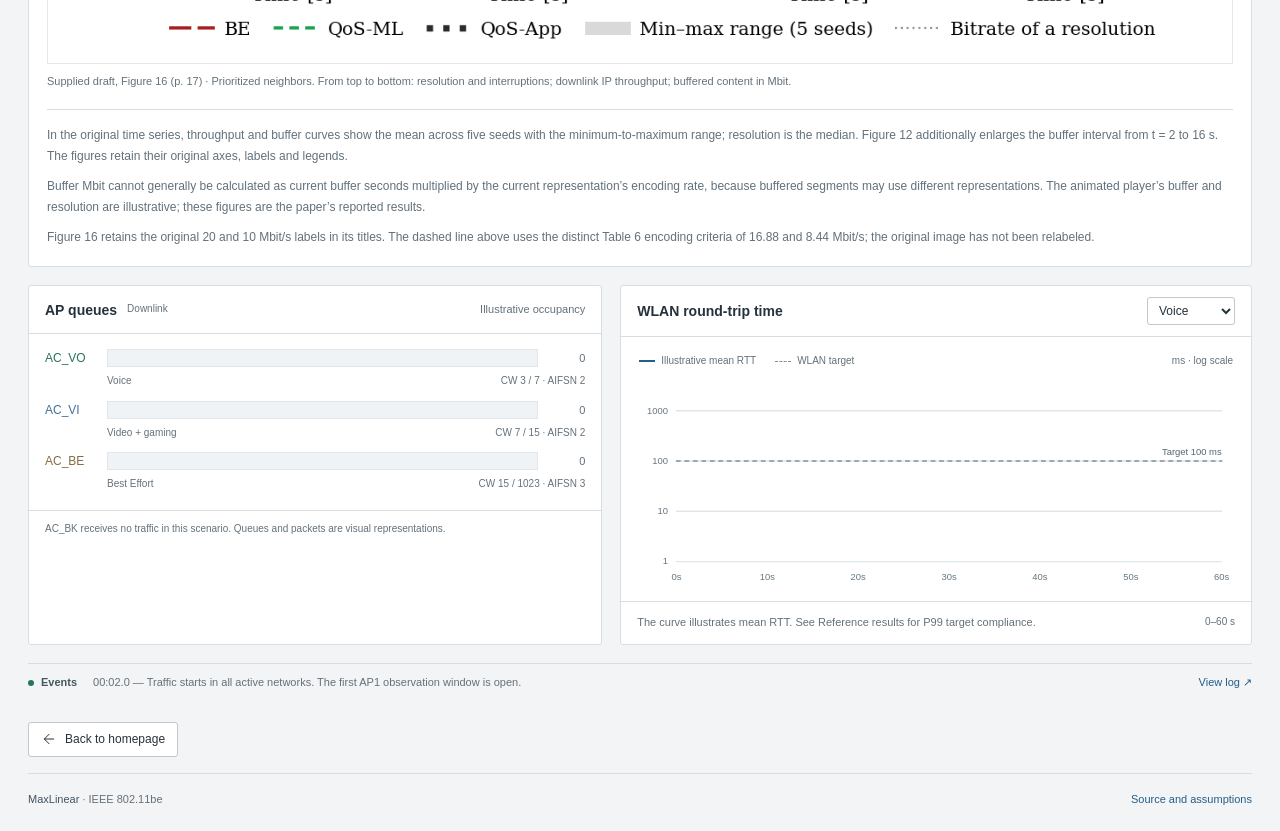
==== commit 931e5cf7: "Add paper video indicator figures and reported throughput charts" ====
--- a/edca-lab/index.html
+++ b/edca-lab/index.html
@@ -7,6 +7,7 @@
   <link rel="canonical" href="https://fr-researcher.github.io/edca-lab/">
   <link rel="icon" href="data:image/svg+xml,%3Csvg xmlns='http://www.w3.org/2000/svg' viewBox='0 0 40 40'%3E%3Crect width='40' height='40' rx='4' fill='%232f5d83'/%3E%3Cpath d='M8 16Q20 5 32 16M12 22Q20 14 28 22M17 28Q20 25 23 28' fill='none' stroke='%23ffffff' stroke-width='3'/%3E%3C/svg%3E">
   <link rel="stylesheet" href="styles.css?v=20261007-wireless">
+  <link rel="stylesheet" href="video-results.css?v=20261007-video">
 </head>
 <body>
   <svg class="icon-defs" aria-hidden="true"><defs>
@@ -100,6 +101,7 @@
 
         <div class="detail-grid">
           <section class="panel experience"><div class="panel-heading"><div><h2>Video playback</h2><span class="mini-tag">Emulated playback</span></div><select id="video-source" aria-label="Video to display"><option value="sta1">STA 01 · 2160p</option><option value="sta5">STA 05 · 1440p</option></select></div><div class="video-scene"><canvas id="video-canvas" aria-label="Animated OWIN6G logo showing emulated video motion, resolution and stalls"></canvas><div class="video-top"><span>OWIN6G · Logo motion</span><span id="video-overlay-quality">Waiting</span></div><div class="stall-overlay" id="stall-overlay"><span class="loader"></span><strong>Loading video</strong><small>The buffer is empty</small></div><div class="video-bottom"><span class="video-play-icon">▶</span><div><i id="video-buffer-bar"></i></div><span id="video-frame-status">Buffer 0.0 s</span></div></div><div class="experience-caption"><span class="small-dot violet-bg"></span><a href="https://owin6g.eu/" target="_blank" rel="noopener noreferrer" class="logo-source">OWIN6G logo</a> · Motion follows the emulated buffer.<span id="video-summary">TCP flow · MPEG-DASH</span></div></section>
+          <section class="panel video-study-results" id="video-study-results" aria-label="Video study results"></section>
           <section class="panel"><div class="panel-heading"><div><h2>AP queues</h2><span class="mini-tag">Downlink</span></div><span class="muted small">Illustrative occupancy</span></div><div class="queues" id="queues"></div><div class="queue-footnote">AC_BK receives no traffic in this scenario. Queues and packets are visual representations.</div></section>
           <section class="panel latency-panel"><div class="panel-heading"><div><h2>WLAN round-trip time</h2></div><select id="chart-service" aria-label="Service shown in the latency chart"><option value="sta4">Voice</option><option value="sta3">Gaming</option><option value="sta2">Video call</option></select></div><div class="chart-labels"><span><i class="legend-line lime-bg"></i>Illustrative mean RTT</span><span><i class="legend-dash"></i>WLAN target</span><span class="mono">ms · log scale</span></div><div class="chart-wrap"><svg id="rtt-chart" viewBox="0 0 640 210" role="img" aria-label="Illustrative mean WLAN RTT in milliseconds"></svg></div><div class="chart-bottom"><span id="chart-insight">Enable QoS-ML to observe the change in priority.</span><span class="mini-tag">0–60 s</span></div></section>
         </div>
@@ -125,5 +127,5 @@
     </main>
   </div>
   <dialog id="log-dialog"><div class="panel-heading"><h2>Session log</h2><button class="icon-button" id="close-log" aria-label="Close log">×</button></div><div id="log-entries"></div><div class="dialog-footer">Illustrative model events · simulation time</div></dialog>
-  <script type="module" src="app.js?v=20261007-wireless"></script>
+  <script type="module" src="app.js?v=20261007-video"></script>
 </body></html>
--- a/edca-lab/video-results.css
+++ b/edca-lab/video-results.css
@@ -0,0 +1,30 @@
+.video-study-results{grid-column:1 / -1;min-width:0;background:#fff;color:var(--text);font-family:var(--sans)}
+.video-paper-badge{font-size:11px;font-weight:500;color:var(--muted);border:1px solid var(--line);border-radius:2px;padding:3px 7px;white-space:nowrap}
+.video-study-body{padding:17px 18px 18px}
+.video-study-context{font-size:13px;font-weight:600;line-height:1.6;margin:0 0 18px;color:var(--text)}
+.video-indicator-definitions{display:grid;grid-template-columns:repeat(3,minmax(0,1fr));gap:24px;padding-bottom:20px;border-bottom:1px solid var(--line)}
+.video-study-results h3{font-size:13px;font-weight:600;line-height:1.5;margin:0 0 6px}
+.video-indicator-definitions p,.video-study-notes p{font-size:12px;line-height:1.75;color:var(--muted);margin:0}
+.video-indicator-definitions strong{font-weight:600;color:#455762}
+.video-study-results figure{margin:20px 0 0}
+.video-subheading{display:flex;align-items:baseline;justify-content:space-between;gap:10px;flex-wrap:wrap;margin-bottom:8px}
+.video-subheading h3{margin:0}
+.video-subheading>span{font-size:11px;color:var(--muted)}
+.video-throughput-scroll{width:100%;max-width:850px;overflow-x:auto;scrollbar-width:thin}
+.video-throughput-svg{display:block;width:100%;min-width:560px;height:auto;aspect-ratio:780 / 240;flex-shrink:1;font-family:var(--sans)}
+.video-study-results figcaption{font-size:11px;line-height:1.75;color:var(--muted);margin-top:8px;max-width:1080px}
+.video-study-observation{margin:18px 0 0;padding:13px 15px;border-left:2px solid #a2b6c5;background:#f6f8fa}
+.video-study-observation h3{font-size:12px;margin-bottom:4px}
+.video-study-observation p{font-size:12px;line-height:1.75;margin:0;color:#526471}
+.video-original-figure{padding-top:18px;border-top:1px solid var(--line)}
+.video-original-link{color:var(--accent);text-decoration:underline;text-underline-offset:3px;font-size:12px;white-space:nowrap}
+.video-figure-guide{font-size:12px;line-height:1.75;color:var(--muted);margin:0 0 12px}
+.video-original-scroll{width:100%;overflow-x:auto;scrollbar-width:thin;border:1px solid #e3e8ec;background:#fff}
+.video-original-image{display:block;width:100%;min-width:850px;height:auto;max-width:none;object-fit:contain}
+.video-figure-error{font-size:12px;line-height:1.6;margin:10px 0 0;color:var(--red)}
+.video-study-notes{border-top:1px solid var(--line);padding-top:15px;margin-top:18px}
+.video-study-notes p+p{margin-top:9px}
+.video-study-results [hidden]{display:none!important}
+.video-original-scroll:focus-visible,.video-throughput-scroll:focus-visible{outline:2px solid var(--accent);outline-offset:3px}
+@media(max-width:950px){.video-indicator-definitions{gap:18px}.video-study-body{padding:16px}.video-study-context{font-size:12px}}
+@media(max-width:700px){.video-study-body{padding:14px 12px 16px}.video-indicator-definitions{grid-template-columns:1fr;gap:16px;padding-bottom:18px}.video-study-context{margin-bottom:16px}.video-throughput-svg{min-width:560px}.video-study-observation{padding:12px}.video-subheading{align-items:flex-start;gap:6px}.video-original-figure{padding-top:16px}.video-study-results figcaption{font-size:11px}.video-paper-badge{font-size:10px}}
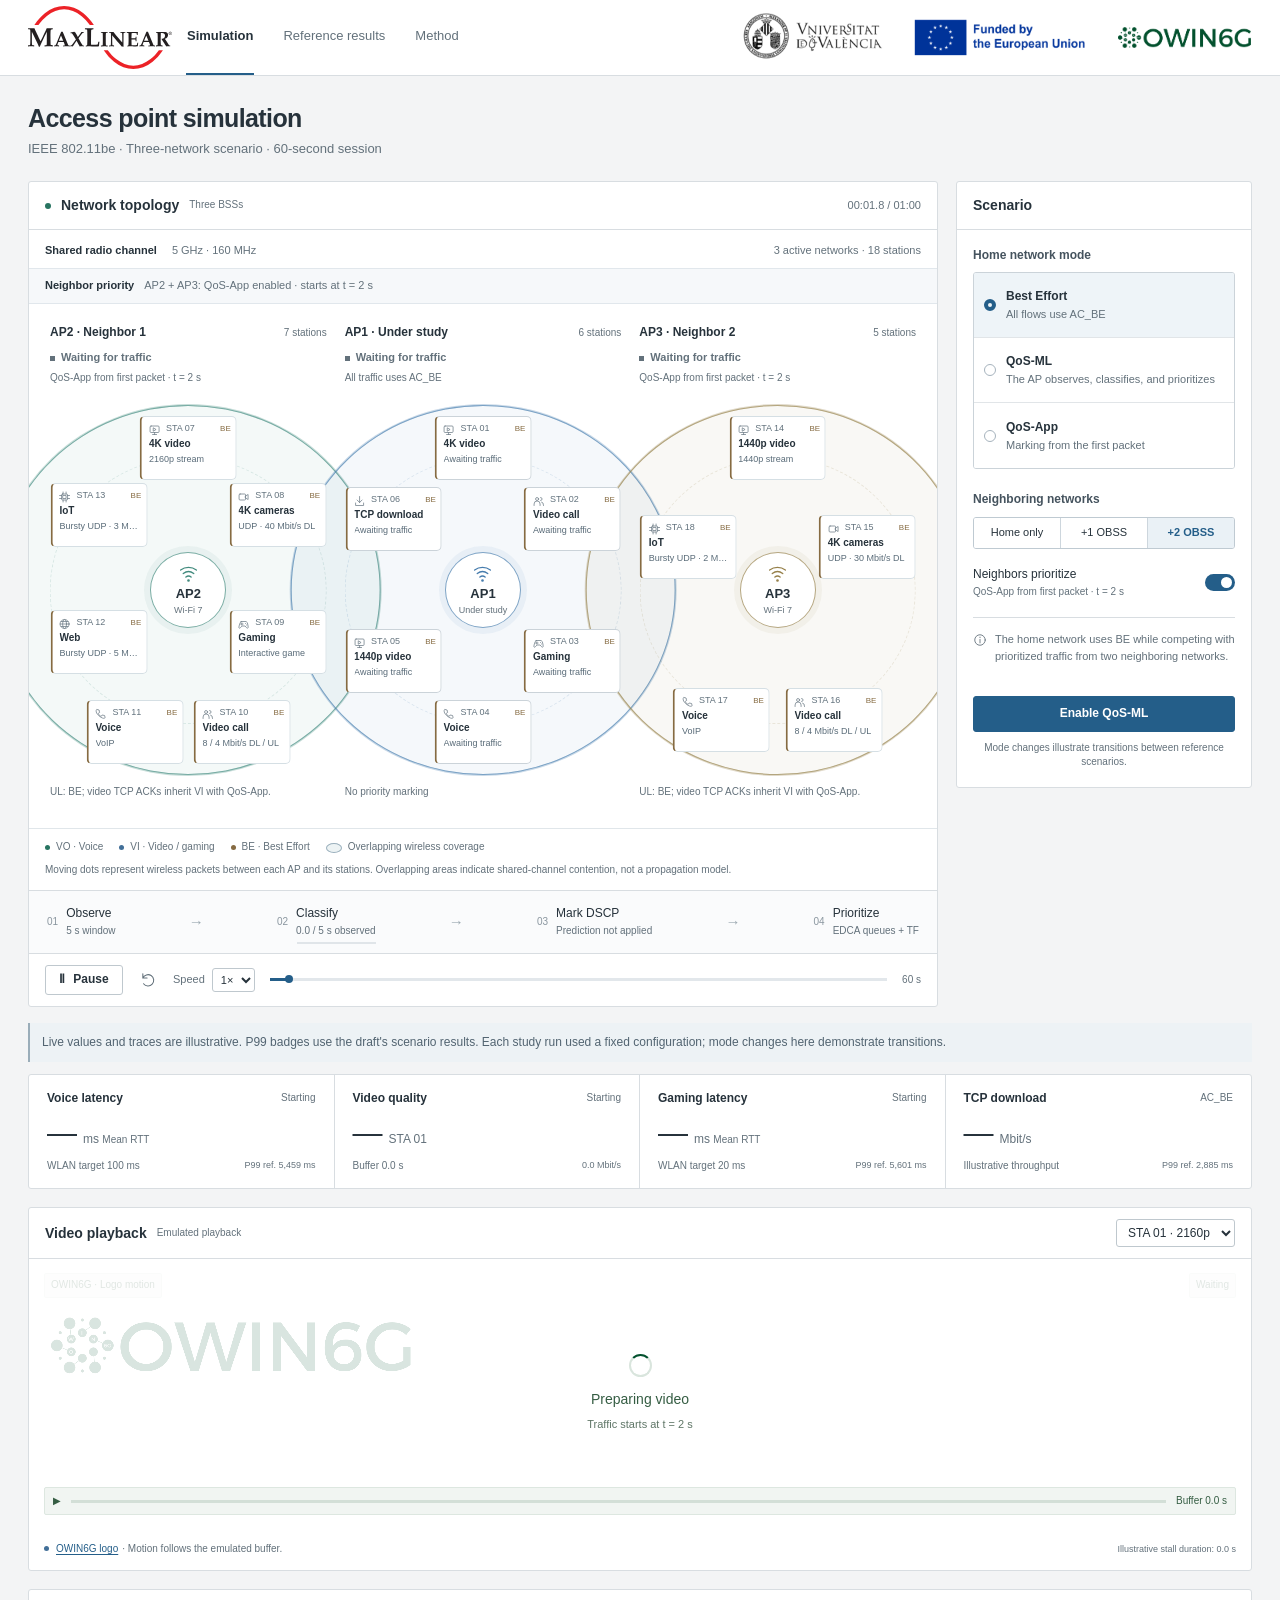
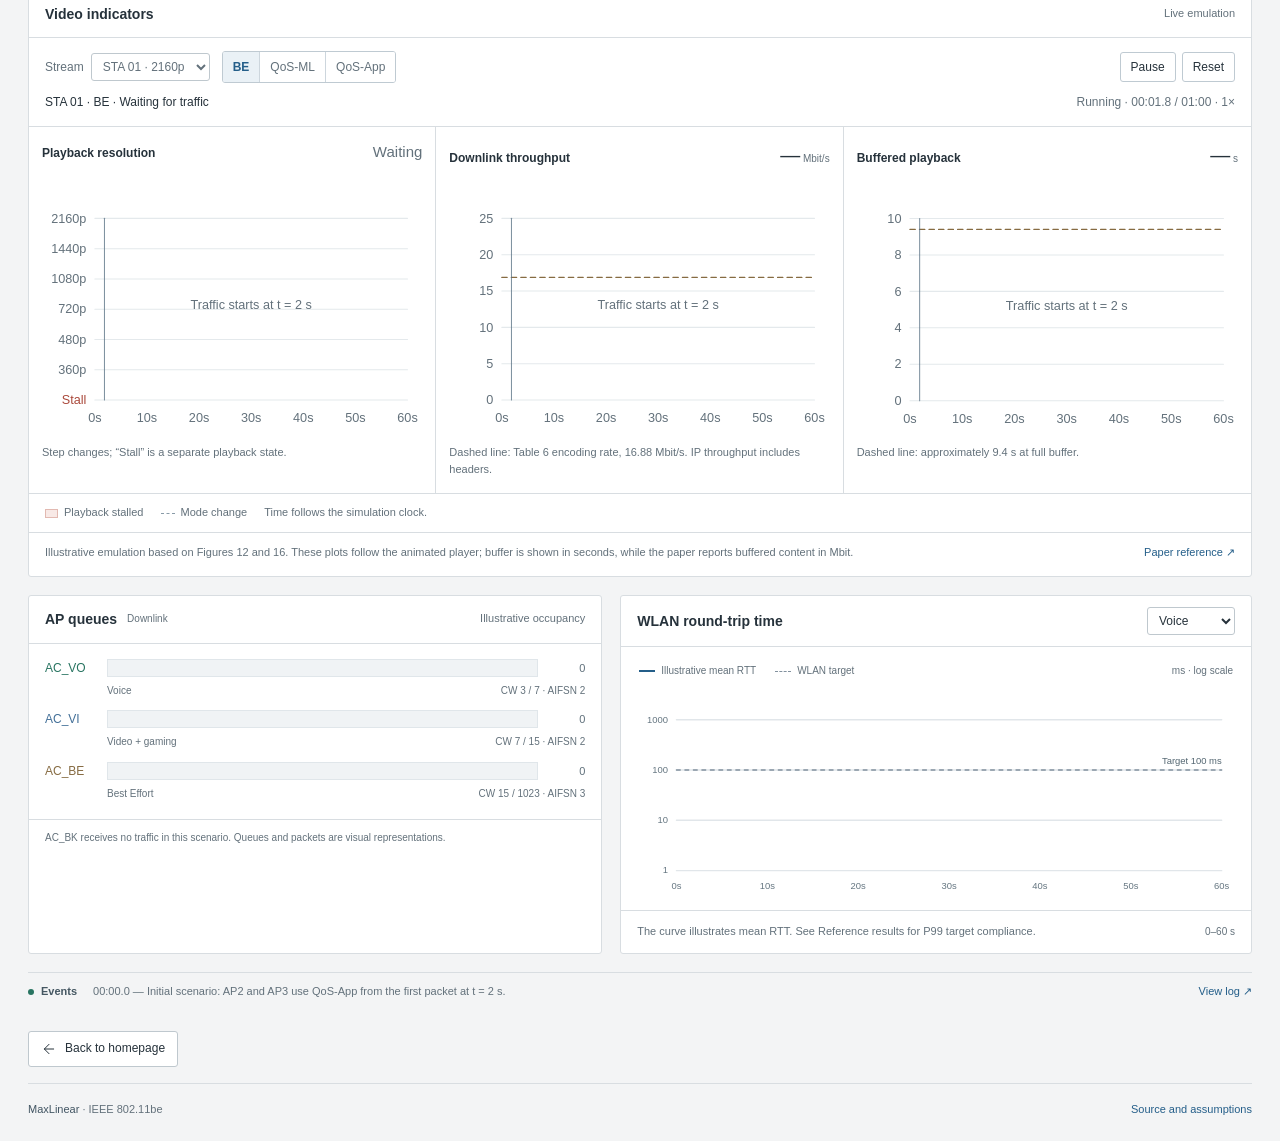
==== commit 220de217: "Animate video indicators from the live simulation state" ====
--- a/edca-lab/index.html
+++ b/edca-lab/index.html
@@ -7,7 +7,8 @@
   <link rel="canonical" href="https://fr-researcher.github.io/edca-lab/">
   <link rel="icon" href="data:image/svg+xml,%3Csvg xmlns='http://www.w3.org/2000/svg' viewBox='0 0 40 40'%3E%3Crect width='40' height='40' rx='4' fill='%232f5d83'/%3E%3Cpath d='M8 16Q20 5 32 16M12 22Q20 14 28 22M17 28Q20 25 23 28' fill='none' stroke='%23ffffff' stroke-width='3'/%3E%3C/svg%3E">
   <link rel="stylesheet" href="styles.css?v=20261007-wireless">
-  <link rel="stylesheet" href="video-results.css?v=20261007-video">
+  <link rel="stylesheet" href="video-results.css?v=20261007-live-video">
+  <link rel="stylesheet" href="video-live.css?v=20261007-live-video">
 </head>
 <body>
   <svg class="icon-defs" aria-hidden="true"><defs>
@@ -101,7 +102,7 @@
 
         <div class="detail-grid">
           <section class="panel experience"><div class="panel-heading"><div><h2>Video playback</h2><span class="mini-tag">Emulated playback</span></div><select id="video-source" aria-label="Video to display"><option value="sta1">STA 01 · 2160p</option><option value="sta5">STA 05 · 1440p</option></select></div><div class="video-scene"><canvas id="video-canvas" aria-label="Animated OWIN6G logo showing emulated video motion, resolution and stalls"></canvas><div class="video-top"><span>OWIN6G · Logo motion</span><span id="video-overlay-quality">Waiting</span></div><div class="stall-overlay" id="stall-overlay"><span class="loader"></span><strong>Loading video</strong><small>The buffer is empty</small></div><div class="video-bottom"><span class="video-play-icon">▶</span><div><i id="video-buffer-bar"></i></div><span id="video-frame-status">Buffer 0.0 s</span></div></div><div class="experience-caption"><span class="small-dot violet-bg"></span><a href="https://owin6g.eu/" target="_blank" rel="noopener noreferrer" class="logo-source">OWIN6G logo</a> · Motion follows the emulated buffer.<span id="video-summary">TCP flow · MPEG-DASH</span></div></section>
-          <section class="panel video-study-results" id="video-study-results" aria-label="Video study results"></section>
+          <section class="panel video-live-panel" id="video-study-results" aria-label="Live video indicators"></section>
           <section class="panel"><div class="panel-heading"><div><h2>AP queues</h2><span class="mini-tag">Downlink</span></div><span class="muted small">Illustrative occupancy</span></div><div class="queues" id="queues"></div><div class="queue-footnote">AC_BK receives no traffic in this scenario. Queues and packets are visual representations.</div></section>
           <section class="panel latency-panel"><div class="panel-heading"><div><h2>WLAN round-trip time</h2></div><select id="chart-service" aria-label="Service shown in the latency chart"><option value="sta4">Voice</option><option value="sta3">Gaming</option><option value="sta2">Video call</option></select></div><div class="chart-labels"><span><i class="legend-line lime-bg"></i>Illustrative mean RTT</span><span><i class="legend-dash"></i>WLAN target</span><span class="mono">ms · log scale</span></div><div class="chart-wrap"><svg id="rtt-chart" viewBox="0 0 640 210" role="img" aria-label="Illustrative mean WLAN RTT in milliseconds"></svg></div><div class="chart-bottom"><span id="chart-insight">Enable QoS-ML to observe the change in priority.</span><span class="mini-tag">0–60 s</span></div></section>
         </div>
@@ -113,6 +114,7 @@
         <div class="comparison-scenario" id="comparison-scenario"></div><div class="compare-cards" id="compare-cards"></div>
         <div class="panel comparison-table-wrap"><table class="comparison-table"><thead><tr><th>Service / metric</th><th>Best Effort</th><th>QoS-ML</th><th>QoS-App</th><th>Evaluation criterion</th></tr></thead><tbody id="comparison-rows"></tbody></table></div>
         <div class="comparison-note"><svg><use href="#i-info"/></svg><div><p>Mean RTT is the mean of the five per-seed means. P99 uses RTT samples pooled across those seeds. TCP throughput is the mean across five seeds, from t = 7 s to the last received packet. The values are rounded labels from Figures 9–11 and 13–15 of the supplied draft.</p><p>The video rate criteria are 16.88 Mbit/s for 2160p and 8.44 Mbit/s for 1440p (Table 6). The IP throughput includes protocol headers. Meeting a rate criterion alone does not establish uninterrupted playback: the highest resolution, no stalls and a stable buffer are also required (Figures 12 and 16).</p><p>These results are independent of the animated session. QoS-App is a source-marking reference, not a strict upper bound on QoS-ML performance.</p></div></div>
+        <section class="panel video-study-results" id="video-paper-results" aria-label="Video study reference"></section>
         <div class="takeaway-grid"><article><h3>Latency</h3><p>With BE neighbors, QoS-ML meets all three WLAN RTT targets. With QoS-App neighbors, voice meets its target, gaming exceeds 20 ms, and video calls exceed 100 ms with two neighbors.</p></article><article><h3>Video playback</h3><p>With BE neighbors, both videos retain their maximum resolution. With QoS-App neighbors, QoS-ML restores maximum resolution after the initial observation period. QoS-App retains maximum resolution from the start.</p></article><article><h3>Throughput trade-off</h3><p>Prioritization redistributes access to the channel. With two BE neighbors, mean TCP download throughput is 49.0 Mbit/s under BE and 41.3 Mbit/s under QoS-ML.</p></article></div>
       </section>
 
@@ -127,5 +129,5 @@
     </main>
   </div>
   <dialog id="log-dialog"><div class="panel-heading"><h2>Session log</h2><button class="icon-button" id="close-log" aria-label="Close log">×</button></div><div id="log-entries"></div><div class="dialog-footer">Illustrative model events · simulation time</div></dialog>
-  <script type="module" src="app.js?v=20261007-video"></script>
+  <script type="module" src="app.js?v=20261007-live-video"></script>
 </body></html>
--- a/edca-lab/video-live.css
+++ b/edca-lab/video-live.css
@@ -0,0 +1,36 @@
+.video-live-results{grid-column:1 / -1;min-width:0;background:#fff;color:var(--text);font-family:var(--sans)}
+.vl-badge{font-size:11px;color:var(--muted);font-weight:500;white-space:nowrap}
+.vl-toolbar{display:flex;align-items:center;gap:12px;flex-wrap:wrap;padding:13px 16px 10px}
+.vl-stream-label{display:flex;align-items:center;gap:7px;font-size:12px;color:var(--muted)}
+.vl-stream-label select{font-size:12px;background:#fff}
+.vl-modes{display:flex;border:1px solid #bfcad2;border-radius:3px;overflow:hidden}
+.vl-modes button{background:#fff;border:0;border-right:1px solid #cdd6dd;padding:6px 10px;color:var(--muted);font:12px var(--sans);min-height:30px;white-space:nowrap}
+.vl-modes button:last-child{border-right:0}
+.vl-modes button.active{background:#eaf1f6;color:var(--accent);font-weight:600}
+.vl-modes button:hover{background:#f0f4f7}
+.vl-playback{display:flex;align-items:center;gap:6px;margin-left:auto}
+.vl-playback button{background:#fff;border:1px solid #bfcad2;border-radius:3px;padding:5px 10px;min-height:30px;font:12px var(--sans);color:var(--text)}
+.vl-playback button:hover{background:#edf1f4}
+.vl-context{display:flex;justify-content:space-between;gap:8px 16px;flex-wrap:wrap;padding:0 16px 13px;font-size:12px;line-height:1.6;color:var(--muted);border-bottom:1px solid var(--line)}
+.vl-context>span:first-child{color:var(--text);font-weight:500}
+.vl-clock{font-variant-numeric:tabular-nums;white-space:nowrap}
+.vl-charts{display:grid;grid-template-columns:repeat(3,minmax(0,1fr))}
+.vl-chart{min-width:0;margin:0;padding:15px 13px 13px;border-right:1px solid var(--line)}
+.vl-chart:last-child{border-right:0}
+.vl-chart-heading{display:flex;justify-content:space-between;align-items:baseline;gap:8px;min-height:32px}
+.vl-chart-heading h3{font-size:12px;font-weight:600;margin:0;line-height:1.5}
+.vl-chart-heading strong{font-size:20px;font-weight:500;line-height:1.3;font-variant-numeric:tabular-nums;white-space:nowrap;color:var(--text)}
+.vl-chart-heading [data-state="stalled"]{color:var(--red)}
+.vl-chart-heading [data-state="waiting"]{font-size:15px;color:var(--muted)}
+.vl-chart-heading small{font-size:10px;color:var(--muted);white-space:nowrap}
+.vl-svg{display:block;width:100%;height:auto;aspect-ratio:360 / 250;min-width:0;max-width:100%;font-family:var(--sans);overflow:visible}
+.vl-chart figcaption{font-size:11px;line-height:1.6;color:var(--muted);margin:6px 0 0;min-height:36px}
+.vl-legend{display:flex;align-items:center;flex-wrap:wrap;gap:6px 17px;padding:11px 16px;font-size:11px;color:var(--muted);border-top:1px solid var(--line)}
+.vl-legend>span{display:flex;align-items:center;gap:6px}
+.vl-stall-key{display:inline-block;width:13px;height:9px;background:#f8e9e6;border:1px solid #e2b9b1}
+.vl-mode-key{display:inline-block;width:14px;border-top:1px dashed #899ba8}
+.video-live-results .vl-footer{margin:0;padding:11px 16px 14px;display:flex;justify-content:space-between;align-items:center;gap:14px;border-top:1px solid var(--line);font-size:11px;color:var(--muted)}
+.vl-footer p{margin:0;line-height:1.6;max-width:960px}
+.vl-footer .text-button{flex-shrink:0;font-size:11px}
+@media(max-width:1050px){.vl-charts{grid-template-columns:1fr}.vl-chart{border-right:0;border-bottom:1px solid var(--line);padding:16px}.vl-chart:last-child{border-bottom:0}.vl-chart>div[data-vl-chart]{max-width:580px;margin:0 auto}.vl-chart-heading{min-height:30px}.vl-chart figcaption{min-height:0}.vl-svg{max-height:340px}.vl-chart-heading h3{font-size:13px}}
+@media(max-width:600px){.vl-toolbar{padding:12px;gap:10px}.vl-stream-label{font-size:11px}.vl-stream-label select{font-size:11px}.vl-modes button{padding:6px 8px;font-size:11px}.vl-playback{margin-left:0}.vl-playback button{font-size:11px}.vl-context{padding:0 12px 11px;font-size:11px;gap:4px}.vl-chart{padding:13px 10px}.vl-chart-heading h3{font-size:12px}.vl-chart-heading strong{font-size:19px}.vl-chart figcaption{font-size:11px}.vl-legend{padding:10px 12px;gap:6px 13px}.video-live-results .vl-footer{padding:11px 12px 13px;align-items:flex-start;flex-direction:column;gap:9px}}
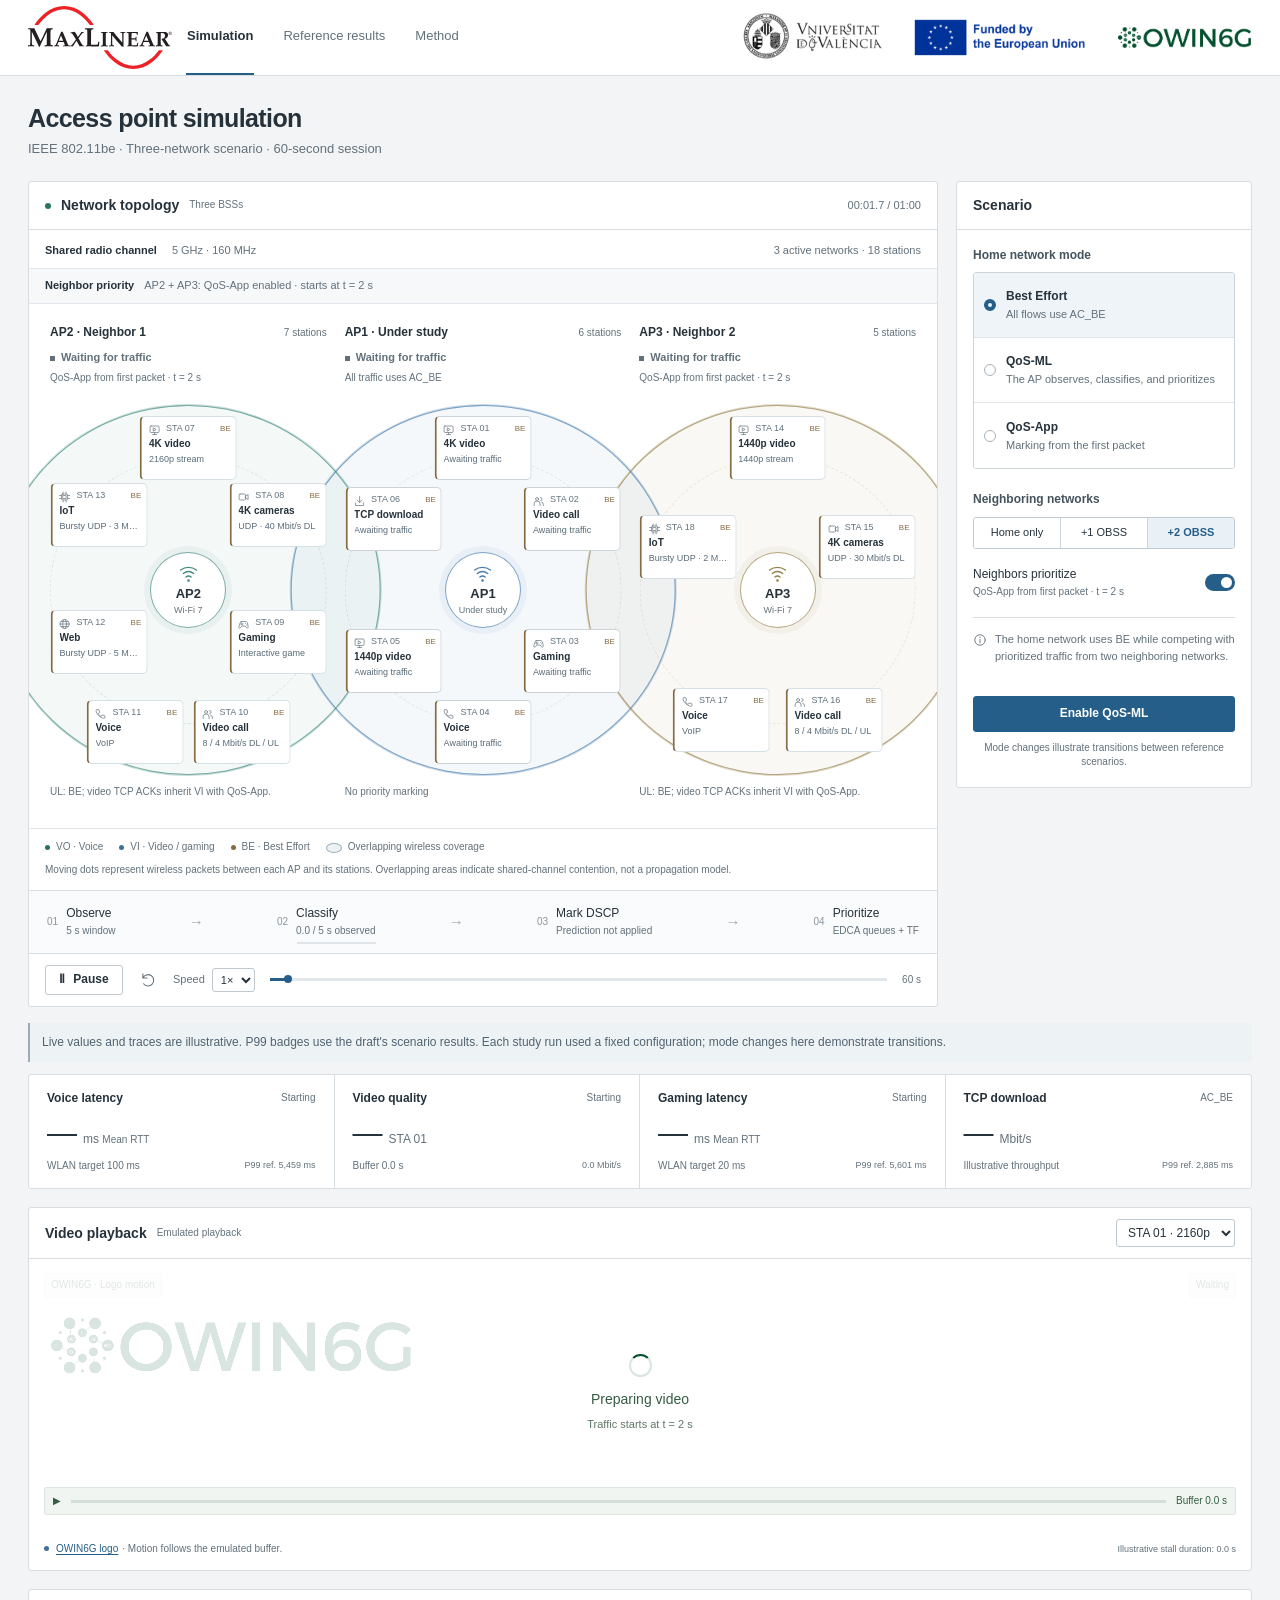
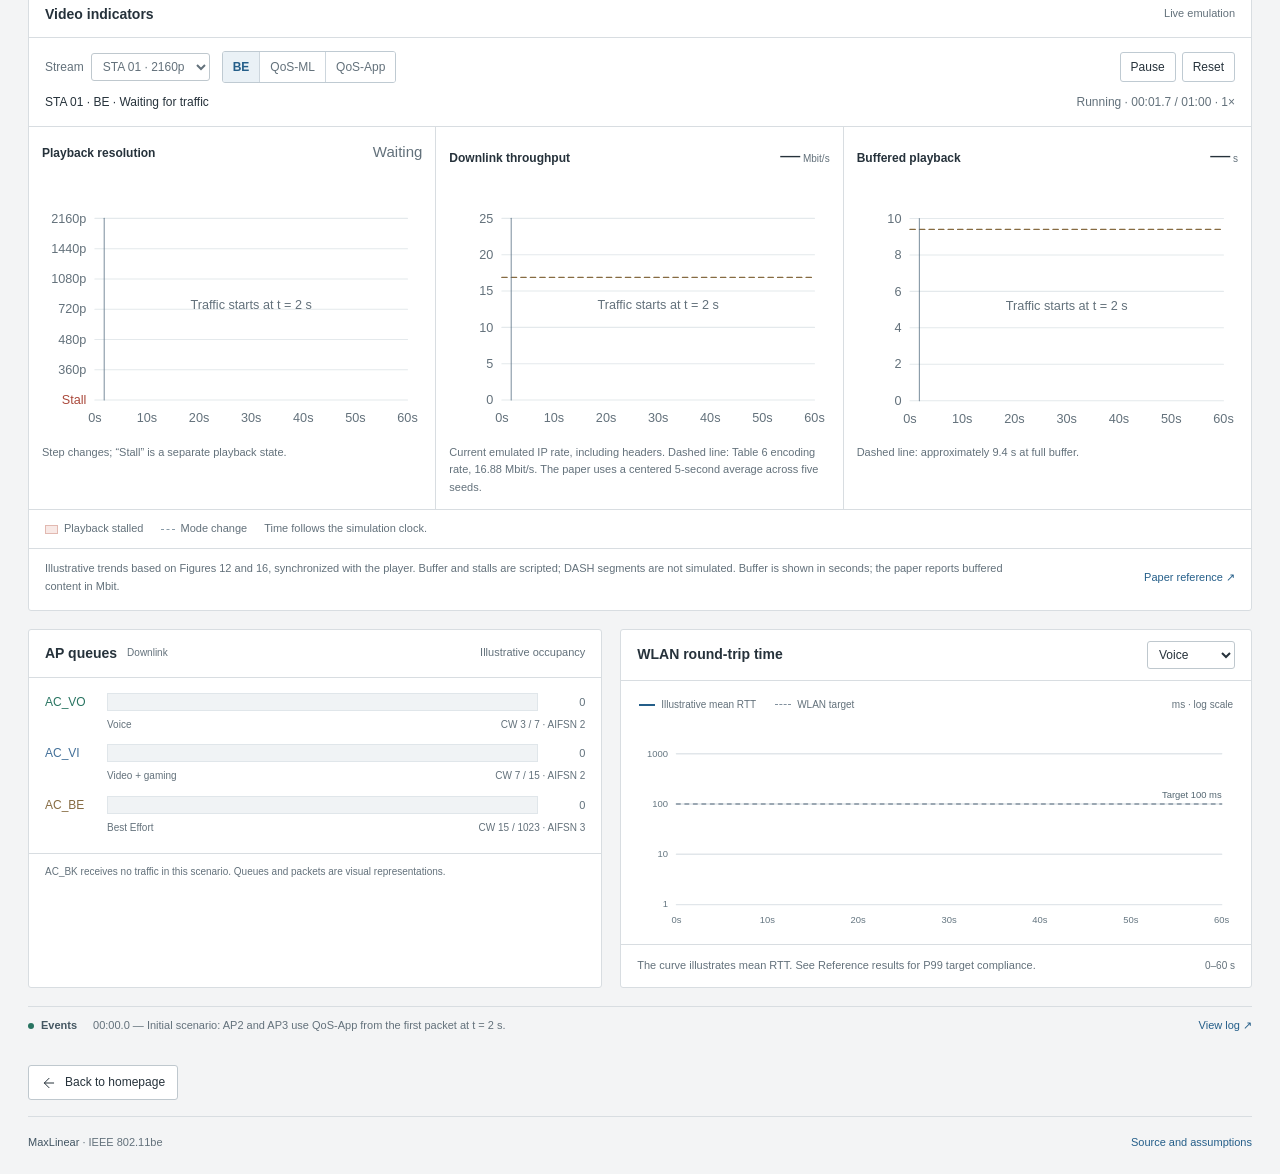
==== commit b1c9a22f: "Align live video trends and traffic directions with the paper" ====
--- a/edca-lab/index.html
+++ b/edca-lab/index.html
@@ -129,5 +129,5 @@
     </main>
   </div>
   <dialog id="log-dialog"><div class="panel-heading"><h2>Session log</h2><button class="icon-button" id="close-log" aria-label="Close log">×</button></div><div id="log-entries"></div><div class="dialog-footer">Illustrative model events · simulation time</div></dialog>
-  <script type="module" src="app.js?v=20261007-live-video"></script>
+  <script type="module" src="app.js?v=20261007-paper-check"></script>
 </body></html>
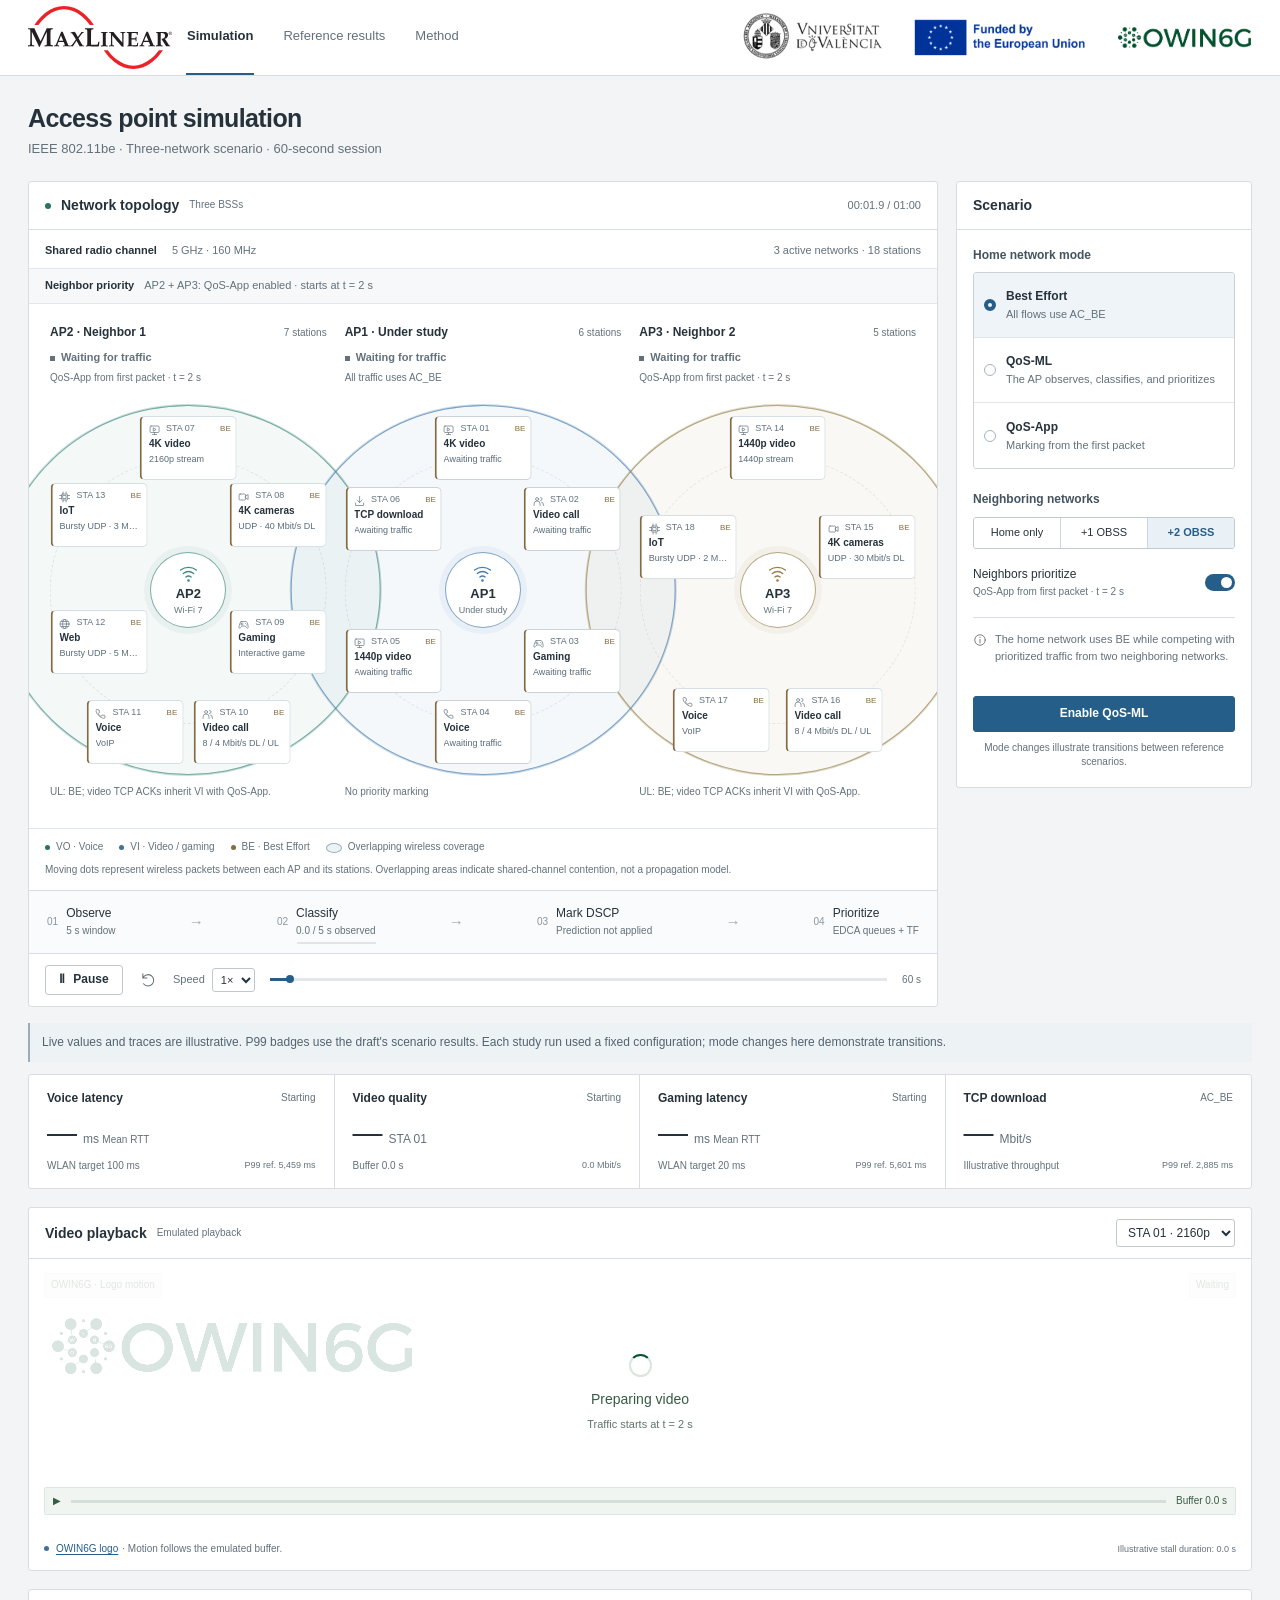
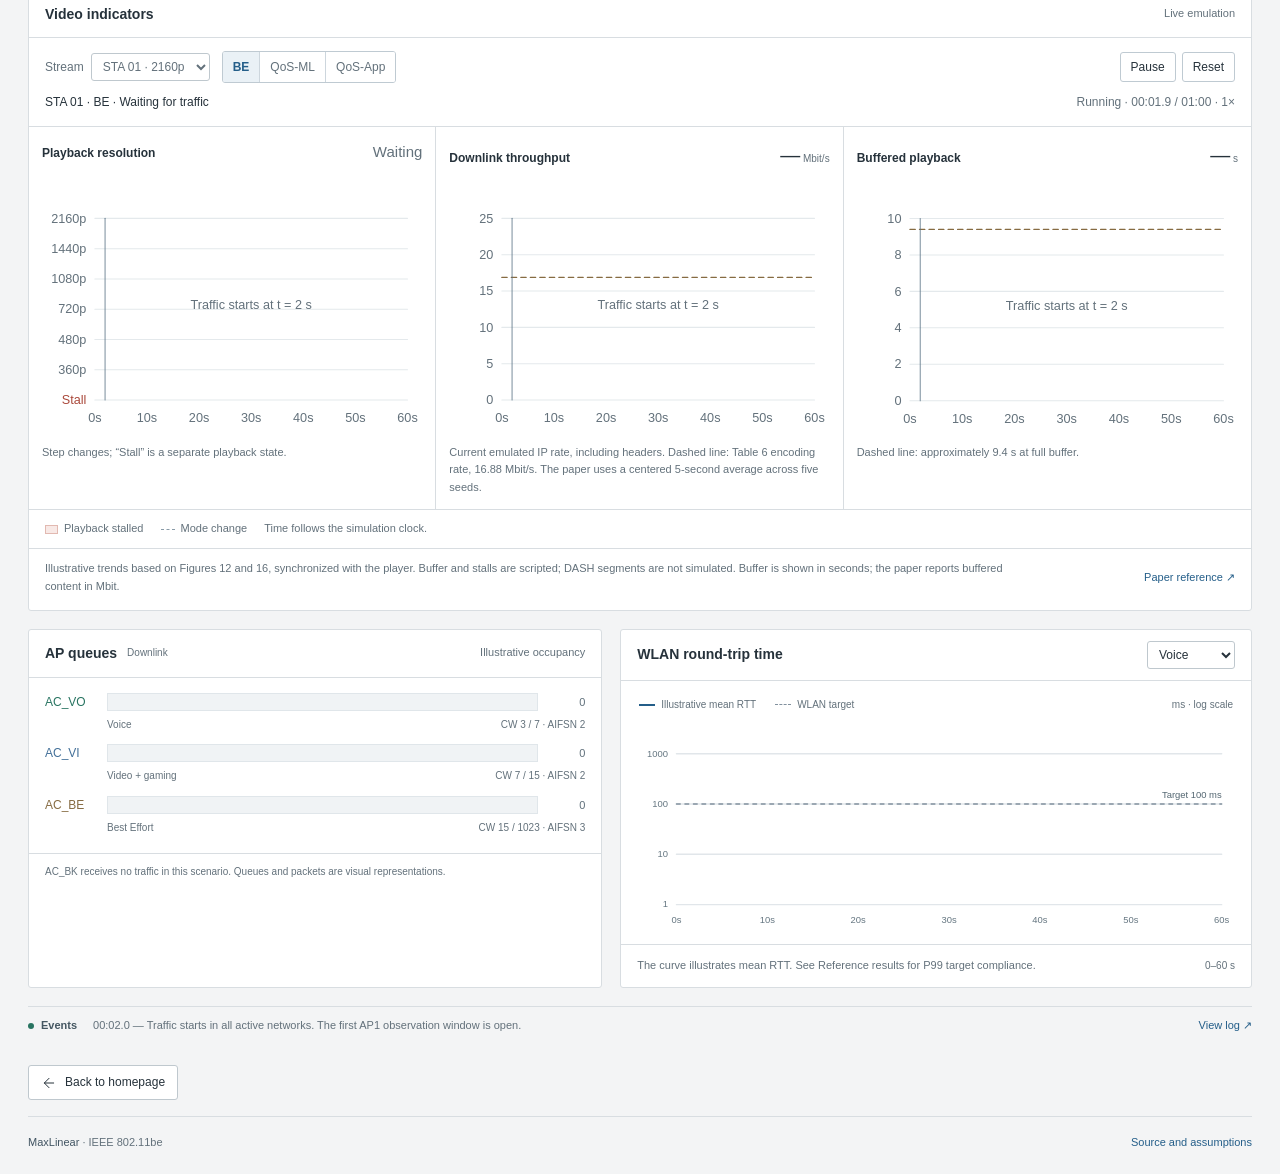
==== commit 99cf6381: "Remove original paper figure block from reference results" ====
--- a/edca-lab/index.html
+++ b/edca-lab/index.html
@@ -7,7 +7,7 @@
   <link rel="canonical" href="https://fr-researcher.github.io/edca-lab/">
   <link rel="icon" href="data:image/svg+xml,%3Csvg xmlns='http://www.w3.org/2000/svg' viewBox='0 0 40 40'%3E%3Crect width='40' height='40' rx='4' fill='%232f5d83'/%3E%3Cpath d='M8 16Q20 5 32 16M12 22Q20 14 28 22M17 28Q20 25 23 28' fill='none' stroke='%23ffffff' stroke-width='3'/%3E%3C/svg%3E">
   <link rel="stylesheet" href="styles.css?v=20261007-wireless">
-  <link rel="stylesheet" href="video-results.css?v=20261007-live-video">
+  <link rel="stylesheet" href="video-results.css?v=20261007-reference-clean">
   <link rel="stylesheet" href="video-live.css?v=20261007-live-video">
 </head>
 <body>
@@ -129,5 +129,5 @@
     </main>
   </div>
   <dialog id="log-dialog"><div class="panel-heading"><h2>Session log</h2><button class="icon-button" id="close-log" aria-label="Close log">×</button></div><div id="log-entries"></div><div class="dialog-footer">Illustrative model events · simulation time</div></dialog>
-  <script type="module" src="app.js?v=20261007-paper-check"></script>
+  <script type="module" src="app.js?v=20261007-reference-clean"></script>
 </body></html>
--- a/edca-lab/video-results.css
+++ b/edca-lab/video-results.css
@@ -16,15 +16,8 @@
 .video-study-observation{margin:18px 0 0;padding:13px 15px;border-left:2px solid #a2b6c5;background:#f6f8fa}
 .video-study-observation h3{font-size:12px;margin-bottom:4px}
 .video-study-observation p{font-size:12px;line-height:1.75;margin:0;color:#526471}
-.video-original-figure{padding-top:18px;border-top:1px solid var(--line)}
-.video-original-link{color:var(--accent);text-decoration:underline;text-underline-offset:3px;font-size:12px;white-space:nowrap}
-.video-figure-guide{font-size:12px;line-height:1.75;color:var(--muted);margin:0 0 12px}
-.video-original-scroll{width:100%;overflow-x:auto;scrollbar-width:thin;border:1px solid #e3e8ec;background:#fff}
-.video-original-image{display:block;width:100%;min-width:850px;height:auto;max-width:none;object-fit:contain}
-.video-figure-error{font-size:12px;line-height:1.6;margin:10px 0 0;color:var(--red)}
 .video-study-notes{border-top:1px solid var(--line);padding-top:15px;margin-top:18px}
 .video-study-notes p+p{margin-top:9px}
-.video-study-results [hidden]{display:none!important}
-.video-original-scroll:focus-visible,.video-throughput-scroll:focus-visible{outline:2px solid var(--accent);outline-offset:3px}
+.video-throughput-scroll:focus-visible{outline:2px solid var(--accent);outline-offset:3px}
 @media(max-width:950px){.video-indicator-definitions{gap:18px}.video-study-body{padding:16px}.video-study-context{font-size:12px}}
-@media(max-width:700px){.video-study-body{padding:14px 12px 16px}.video-indicator-definitions{grid-template-columns:1fr;gap:16px;padding-bottom:18px}.video-study-context{margin-bottom:16px}.video-throughput-svg{min-width:560px}.video-study-observation{padding:12px}.video-subheading{align-items:flex-start;gap:6px}.video-original-figure{padding-top:16px}.video-study-results figcaption{font-size:11px}.video-paper-badge{font-size:10px}}
+@media(max-width:700px){.video-study-body{padding:14px 12px 16px}.video-indicator-definitions{grid-template-columns:1fr;gap:16px;padding-bottom:18px}.video-study-context{margin-bottom:16px}.video-throughput-svg{min-width:560px}.video-study-observation{padding:12px}.video-subheading{align-items:flex-start;gap:6px}.video-study-results figcaption{font-size:11px}.video-paper-badge{font-size:10px}}
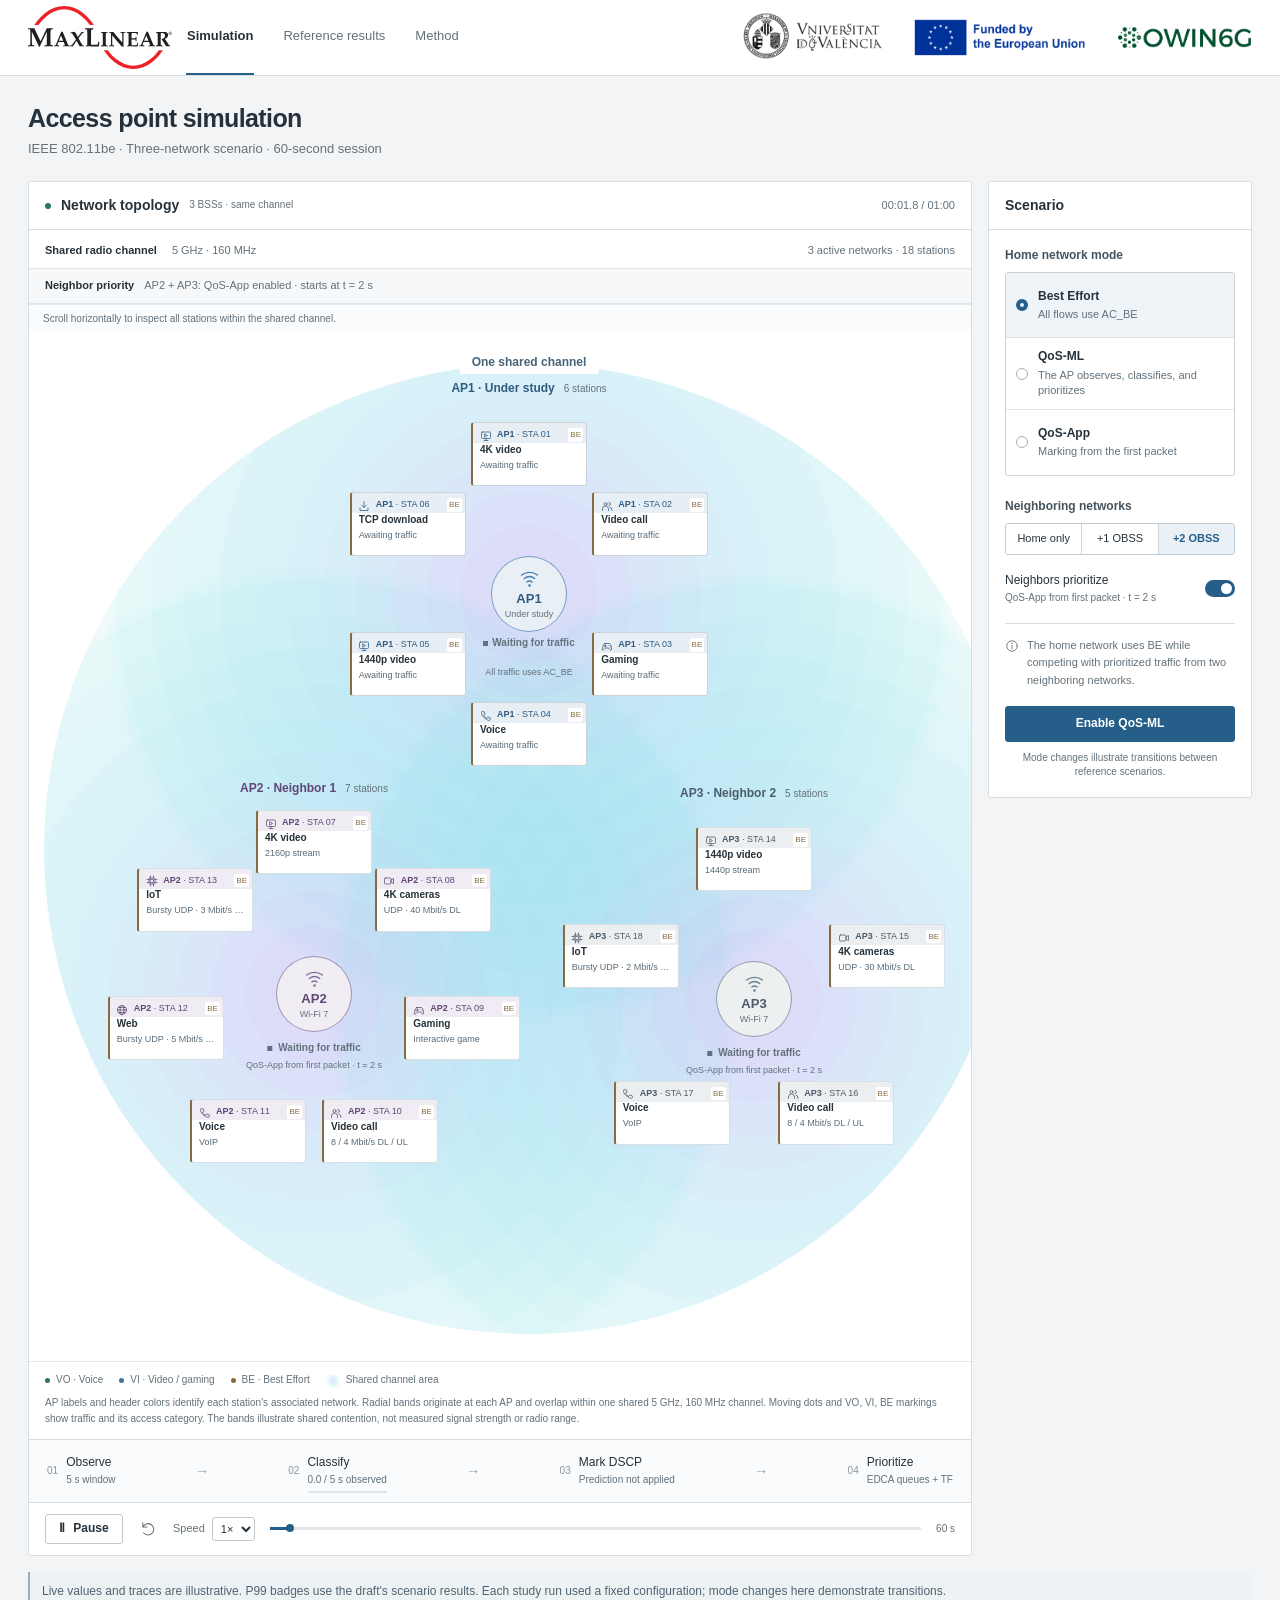
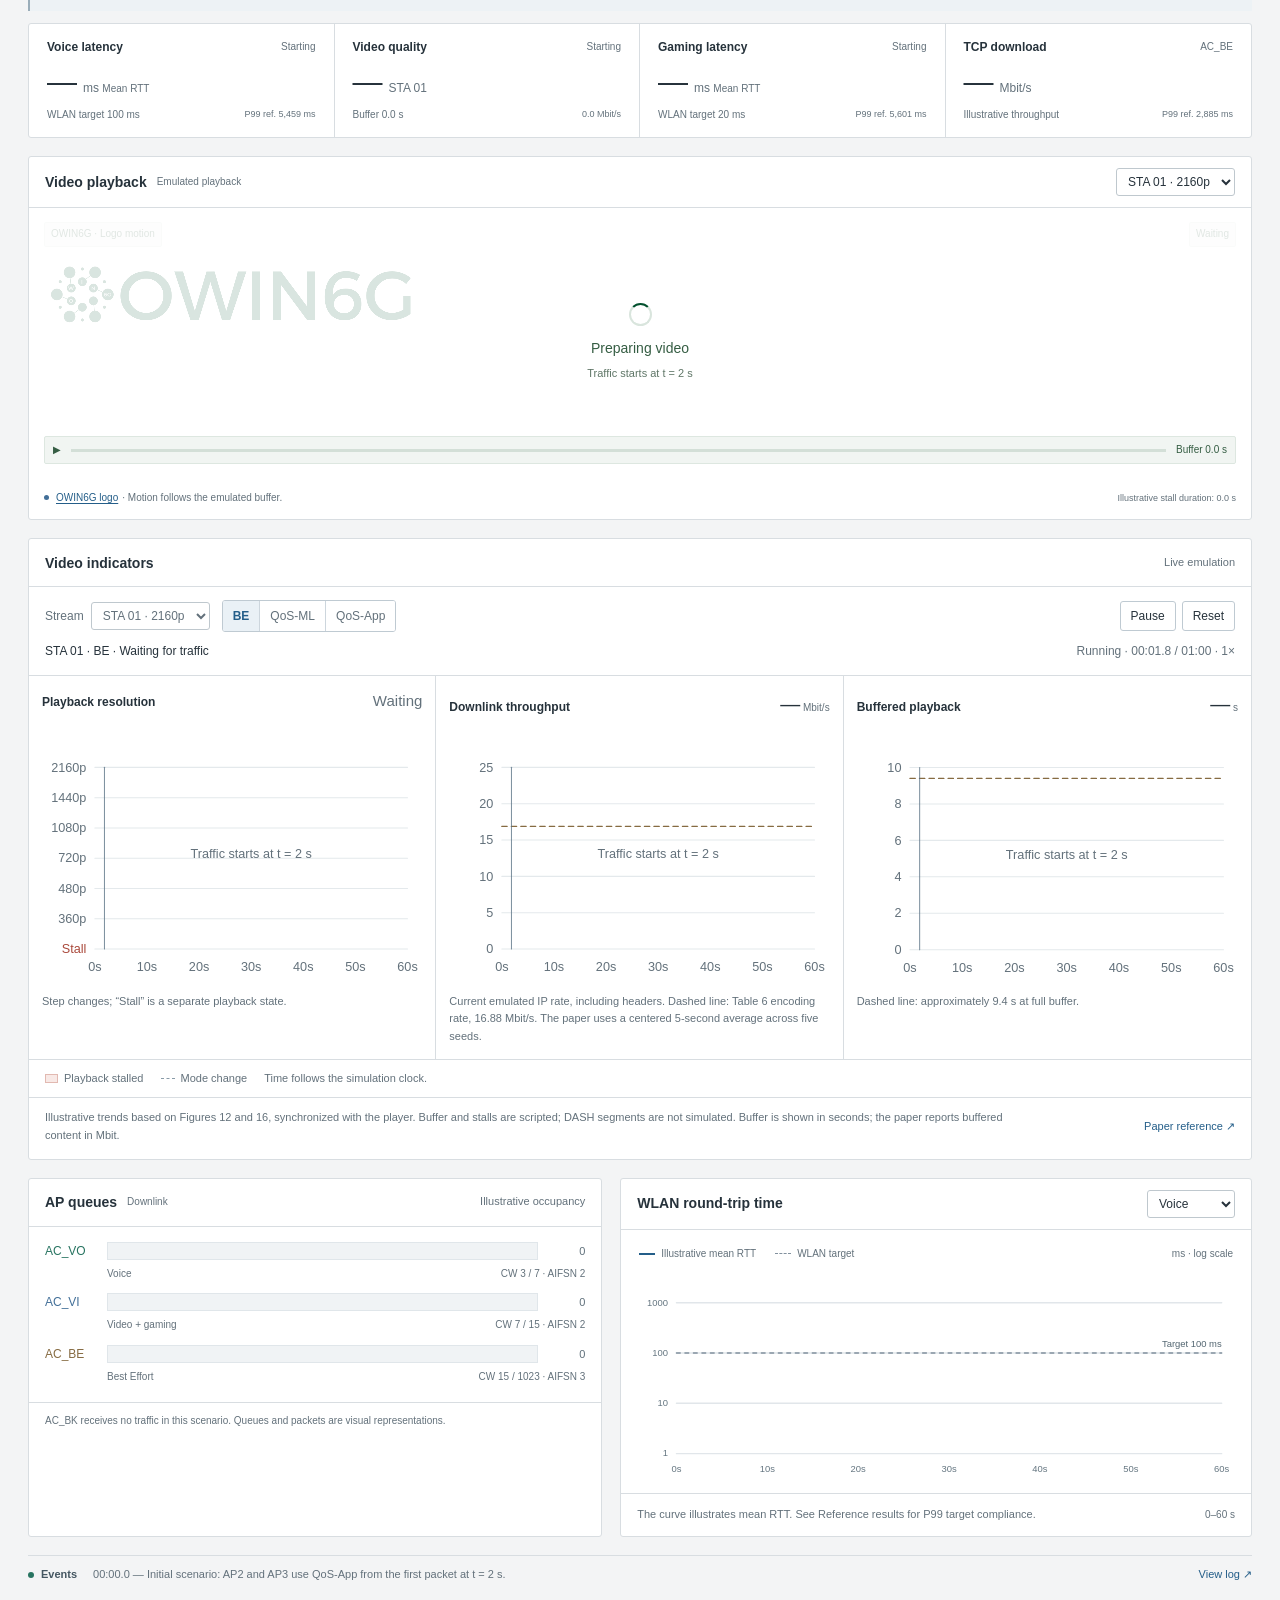
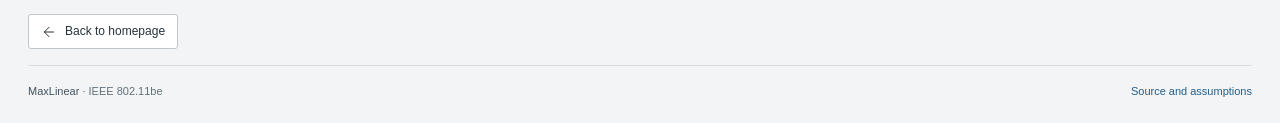
==== commit f0010f65: "Visualize AP-centered bands within a shared wireless channel" ====
--- a/edca-lab/index.html
+++ b/edca-lab/index.html
@@ -7,6 +7,7 @@
   <link rel="canonical" href="https://fr-researcher.github.io/edca-lab/">
   <link rel="icon" href="data:image/svg+xml,%3Csvg xmlns='http://www.w3.org/2000/svg' viewBox='0 0 40 40'%3E%3Crect width='40' height='40' rx='4' fill='%232f5d83'/%3E%3Cpath d='M8 16Q20 5 32 16M12 22Q20 14 28 22M17 28Q20 25 23 28' fill='none' stroke='%23ffffff' stroke-width='3'/%3E%3C/svg%3E">
   <link rel="stylesheet" href="styles.css?v=20261007-wireless">
+  <link rel="stylesheet" href="topology-layout.css?v=20261007-shared-channel">
   <link rel="stylesheet" href="video-results.css?v=20261007-reference-clean">
   <link rel="stylesheet" href="video-live.css?v=20261007-live-video">
 </head>
@@ -47,12 +48,13 @@
       <section id="view-lab" class="view active" aria-label="Live lab">
         <div class="lab-grid">
           <section class="panel network-panel">
-            <div class="panel-heading"><div><span class="status-dot" id="live-dot"></span><h2>Network topology</h2><span class="mini-tag">Three BSSs</span></div><span class="mono muted" id="clock">00:00.0 / 01:00</span></div>
+            <div class="panel-heading"><div><span class="status-dot" id="live-dot"></span><h2>Network topology</h2><span class="mini-tag" id="topology-count">Three BSSs</span></div><span class="mono muted" id="clock">00:00.0 / 01:00</span></div>
             <div class="shared-channel-bar"><strong>Shared radio channel</strong><span>5 GHz · 160 MHz</span><span id="active-network-count">3 networks · 18 stations</span></div>
             <div class="neighbor-priority-line"><strong>Neighbor priority</strong><span id="neighbor-priority-summary">Waiting for traffic · starts at t = 2 s</span></div>
-            <div class="topology-scroll-hint">Scroll horizontally to view AP2, AP1 and AP3.</div>
-            <div class="topology-scroll" tabindex="0" aria-label="Three network diagram; scroll horizontally to view all networks">
-              <div class="three-networks" id="network">
+            <div class="topology-scroll-hint">Scroll horizontally to inspect all stations within the shared channel.</div>
+            <div class="topology-scroll" tabindex="0" aria-label="Active networks within one shared radio channel; scroll horizontally if needed">
+              <div class="three-networks" id="network" data-network-count="3">
+                <div class="shared-channel-boundary" aria-hidden="true"><div class="shared-channel-field"><i class="channel-bands channel-ap1"></i><i class="channel-bands channel-ap2"></i><i class="channel-bands channel-ap3"></i></div><span>One shared channel</span></div>
                 <section class="bss" id="ap2" aria-labelledby="ap2-title"></section>
                 <section class="bss bss-home" id="home-bss" aria-labelledby="home-bss-title">
                   <header class="bss-heading"><h3 id="home-bss-title">AP1 · Under study</h3><span>6 stations</span></header>
@@ -60,17 +62,17 @@
                   <p class="bss-timing" id="home-priority-timing">All traffic uses AC_BE</p>
                   <div class="bss-diagram">
                     <div class="radio-coverage" aria-hidden="true"><i></i><i></i></div>
-                    <svg class="bss-links" viewBox="0 0 300 360" preserveAspectRatio="none" aria-hidden="true"><g class="moving-wires" id="moving-wires"></g></svg>
+                    <svg class="bss-links" viewBox="0 0 360 360" aria-hidden="true"><g class="moving-wires" id="moving-wires"></g></svg>
                     <div class="ap-node"><svg><use href="#i-wifi"/></svg><strong>AP1</strong><small>Under study</small></div>
-                    <div class="bss-stations"><div class="station" data-station="sta1"><span class="station-icon violet"><svg><use href="#i-video"/></svg></span><div><small>STA 01</small><strong>4K video</strong><span class="station-stat">Waiting for traffic</span></div><span class="ac-tag">BE</span></div><div class="station" data-station="sta2"><span class="station-icon blue"><svg><use href="#i-users"/></svg></span><div><small>STA 02</small><strong>Video call</strong><span class="station-stat">Waiting for traffic</span></div><span class="ac-tag">BE</span></div><div class="station" data-station="sta3"><span class="station-icon blue"><svg><use href="#i-game"/></svg></span><div><small>STA 03</small><strong>Gaming</strong><span class="station-stat">Waiting for traffic</span></div><span class="ac-tag">BE</span></div><div class="station" data-station="sta4"><span class="station-icon lime"><svg><use href="#i-phone"/></svg></span><div><small>STA 04</small><strong>Voice</strong><span class="station-stat">Waiting for traffic</span></div><span class="ac-tag">BE</span></div><div class="station" data-station="sta5"><span class="station-icon violet"><svg><use href="#i-video"/></svg></span><div><small>STA 05</small><strong>1440p video</strong><span class="station-stat">Waiting for traffic</span></div><span class="ac-tag">BE</span></div><div class="station" data-station="sta6"><span class="station-icon amber"><svg><use href="#i-download"/></svg></span><div><small>STA 06</small><strong>TCP download</strong><span class="station-stat">Waiting for traffic</span></div><span class="ac-tag">BE</span></div></div>
+                    <div class="bss-stations"><div class="station" data-station="sta1"><span class="station-icon violet"><svg><use href="#i-video"/></svg></span><div><small><b class="station-ap">AP1</b> · STA 01</small><strong>4K video</strong><span class="station-stat">Waiting for traffic</span></div><span class="ac-tag">BE</span></div><div class="station" data-station="sta2"><span class="station-icon blue"><svg><use href="#i-users"/></svg></span><div><small><b class="station-ap">AP1</b> · STA 02</small><strong>Video call</strong><span class="station-stat">Waiting for traffic</span></div><span class="ac-tag">BE</span></div><div class="station" data-station="sta3"><span class="station-icon blue"><svg><use href="#i-game"/></svg></span><div><small><b class="station-ap">AP1</b> · STA 03</small><strong>Gaming</strong><span class="station-stat">Waiting for traffic</span></div><span class="ac-tag">BE</span></div><div class="station" data-station="sta4"><span class="station-icon lime"><svg><use href="#i-phone"/></svg></span><div><small><b class="station-ap">AP1</b> · STA 04</small><strong>Voice</strong><span class="station-stat">Waiting for traffic</span></div><span class="ac-tag">BE</span></div><div class="station" data-station="sta5"><span class="station-icon violet"><svg><use href="#i-video"/></svg></span><div><small><b class="station-ap">AP1</b> · STA 05</small><strong>1440p video</strong><span class="station-stat">Waiting for traffic</span></div><span class="ac-tag">BE</span></div><div class="station" data-station="sta6"><span class="station-icon amber"><svg><use href="#i-download"/></svg></span><div><small><b class="station-ap">AP1</b> · STA 06</small><strong>TCP download</strong><span class="station-stat">Waiting for traffic</span></div><span class="ac-tag">BE</span></div></div>
                   </div>
                   <p class="bss-note" id="ap-caption">No priority marking</p>
                 </section>
                 <section class="bss" id="ap3" aria-labelledby="ap3-title"></section>
               </div>
             </div>
-            <div class="topology-legend"><span><i class="ac-vo"></i>VO · Voice</span><span><i class="ac-vi"></i>VI · Video / gaming</span><span><i class="ac-be"></i>BE · Best Effort</span><span class="coverage-key"><i></i>Overlapping wireless coverage</span></div>
-            <p class="topology-note">Moving dots represent wireless packets between each AP and its stations. Overlapping areas indicate shared-channel contention, not a propagation model.</p>
+            <div class="topology-legend"><span><i class="ac-vo"></i>VO · Voice</span><span><i class="ac-vi"></i>VI · Video / gaming</span><span><i class="ac-be"></i>BE · Best Effort</span><span class="coverage-key"><i></i>Shared channel area</span></div>
+            <p class="topology-note">AP labels and header colors identify each station’s associated network. Radial bands originate at each AP and overlap within one shared 5 GHz, 160 MHz channel. Moving dots and VO, VI, BE markings show traffic and its access category. The bands illustrate shared contention, not measured signal strength or radio range.</p>
             <div class="pipeline" aria-label="AP1 processing pipeline"><div><span class="step-number">01</span><span>Observe<span class="pipe-note">5 s window</span></span></div><span class="pipe-arrow">→</span><div id="classifier-stage"><span class="step-number">02</span><span>Classify<span class="pipe-note" id="classifier-note">7 features</span></span><div class="class-progress"><i id="class-progress"></i></div></div><span class="pipe-arrow">→</span><div><span class="step-number">03</span><span>Mark DSCP<span class="pipe-note" id="mark-note">Open loop</span></span></div><span class="pipe-arrow">→</span><div><span class="step-number">04</span><span>Prioritize<span class="pipe-note">EDCA queues + TF</span></span></div></div>
             <div class="transport"><div class="transport-buttons"><button id="play" class="button play" aria-label="Pause simulation">Ⅱ <span>Pause</span></button><button id="reset" class="icon-button" aria-label="Reset simulation" title="Reset"><svg><use href="#i-reset"/></svg></button><div class="speed-control"><label for="speed">Speed</label><select id="speed"><option value="1">1×</option><option value="2">2×</option><option value="4">4×</option></select></div></div><div class="timeline"><i id="timeline-progress"></i><span id="timeline-marker"></span></div><span class="mono muted">60 s</span></div>
           </section>
@@ -129,5 +131,5 @@
     </main>
   </div>
   <dialog id="log-dialog"><div class="panel-heading"><h2>Session log</h2><button class="icon-button" id="close-log" aria-label="Close log">×</button></div><div id="log-entries"></div><div class="dialog-footer">Illustrative model events · simulation time</div></dialog>
-  <script type="module" src="app.js?v=20261007-reference-clean"></script>
+  <script type="module" src="app.js?v=20261007-shared-channel"></script>
 </body></html>
--- a/edca-lab/topology-layout.css
+++ b/edca-lab/topology-layout.css
@@ -0,0 +1,57 @@
+/* AP labels identify association within one shared contention domain. */
+.network-panel{--shared-channel-shade:radial-gradient(circle closest-side,
+  rgba(104,58,226,.18) 0% 8%,
+  rgba(96,70,230,.17) 8% 16%,
+  rgba(80,90,231,.16) 16% 24%,
+  rgba(65,108,231,.15) 24% 32%,
+  rgba(45,130,231,.14) 32% 40%,
+  rgba(25,149,229,.13) 40% 48%,
+  rgba(10,165,225,.12) 48% 56%,
+  rgba(0,177,219,.11) 56% 64%,
+  rgba(0,185,213,.10) 64% 72%,
+  rgba(0,193,207,.085) 72% 80%,
+  rgba(0,199,201,.07) 80% 88%,
+  rgba(0,204,199,.055) 88% 96%,
+  rgba(0,204,199,.04) 96%,rgba(0,204,199,0) 100%)}
+.topology-scroll{overflow-x:auto;scroll-snap-type:none;padding:16px 0 12px;background:#fff}
+.three-networks{--stage-size:920px;--field-size:800px;--home-x:460px;--home-y:265px;--neighbor1-x:277px;--neighbor1-y:590px;--neighbor2-x:655px;--neighbor2-y:600px;display:block;width:var(--stage-size);min-width:var(--stage-size);height:var(--stage-size);margin:0 auto;padding:0;overflow:visible;background:transparent;isolation:isolate}
+.shared-channel-boundary{position:absolute;inset:15px;border:0;border-radius:50%;pointer-events:none;z-index:-2}
+.shared-channel-field{position:absolute;inset:0;border-radius:inherit;overflow:hidden;background:#f5fbfc}
+.channel-bands{position:absolute;left:calc(var(--ap-x) - 15px);top:calc(var(--ap-y) - 15px);width:var(--field-size);height:var(--field-size);transform:translate(-50%,-50%);border-radius:50%;background:var(--shared-channel-shade)}
+.three-networks[data-network-count='1'] .channel-ap2,.three-networks[data-network-count='1'] .channel-ap3,.three-networks[data-network-count='2'] .channel-ap3{display:none}
+.shared-channel-boundary>span{position:absolute;left:50%;top:-12px;transform:translateX(-50%);padding:2px 12px;background:#fff;color:#476476;font-size:12px;font-weight:600;white-space:nowrap}
+.three-networks .bss{--network-ink:#315c82;position:absolute;left:var(--ap-x);top:var(--ap-y);width:360px;height:360px;transform:translate(-50%,-50%);padding:0;display:block;scroll-snap-align:none}
+.three-networks #ap2{--radio-rgb:132,105,159;--network-ink:#604777}
+.three-networks #ap3{--radio-rgb:106,125,140;--network-ink:#4b5c6c}
+.three-networks .bss.network-disabled{display:none}
+.three-networks .bss-heading{position:absolute;top:-34px;left:-5px;right:-5px;justify-content:center;gap:9px;margin:0;height:22px;white-space:nowrap}
+.three-networks .bss-heading h3{font-size:12px;color:var(--network-ink)}
+.three-networks .bss-heading>span{font-size:10px}
+.three-networks .bss-diagram{position:absolute;inset:0;width:360px;height:360px;margin:0}
+.three-networks .bss-state{position:absolute;top:226px;left:50%;transform:translateX(-50%);z-index:3;justify-content:center;min-height:0;white-space:nowrap;font-size:10px;line-height:16px}
+.three-networks .bss-timing{position:absolute;top:244px;left:50%;transform:translateX(-50%);z-index:3;min-height:0;white-space:nowrap;font-size:9px;line-height:14px}
+.three-networks .bss-home .bss-state{top:222px;width:124px;display:block;text-align:center;white-space:normal;line-height:13px}
+.three-networks .bss-home .bss-state:before{margin-right:4px}
+.three-networks .bss-home .bss-timing{top:252px;width:124px;text-align:center;white-space:normal;line-height:12px}
+.three-networks .bss-note{display:none}
+.three-networks .radio-coverage{display:none}
+.three-networks .bss .ap-node{background:linear-gradient(rgba(var(--radio-rgb),.12),rgba(var(--radio-rgb),.12)),#fff;box-shadow:none;color:var(--network-ink)}
+.three-networks .bss .station{width:116px;max-width:116px;min-height:64px;border-radius:3px;background:linear-gradient(rgba(var(--radio-rgb),.13) 0 20px,transparent 20px),#fff}
+.three-networks .bss .station small{white-space:nowrap;color:var(--network-ink);font-size:9px}
+.three-networks .bss .station-ap{font-weight:700}
+.three-networks .bss .station-icon{color:var(--network-ink)}
+.three-networks .bss .ac-tag{background:#fff;padding:1px 2px;top:5px;right:3px;border-radius:2px}
+.three-networks .bss .station strong{font-size:10px}
+.three-networks .bss .station-stat{font-size:9px}
+.three-networks #home-bss,.channel-ap1{--ap-x:var(--home-x);--ap-y:var(--home-y)}
+.three-networks #ap2,.channel-ap2{--ap-x:var(--neighbor1-x);--ap-y:var(--neighbor1-y)}
+.three-networks #ap3,.channel-ap3{--ap-x:var(--neighbor2-x);--ap-y:var(--neighbor2-y)}
+.three-networks[data-network-count='3']{--stage-size:1000px;--field-size:860px;--home-x:500px;--home-y:245px;--neighbor1-x:285px;--neighbor1-y:645px;--neighbor2-x:725px;--neighbor2-y:650px}
+.three-networks[data-network-count='2']{--home-x:595px;--home-y:290px;--neighbor1-x:315px;--neighbor1-y:580px}
+.three-networks[data-network-count='1']{--stage-size:600px;--field-size:640px;--home-x:300px;--home-y:315px}
+.topology-legend .coverage-key i{width:14px;height:14px;border:0;background:var(--shared-channel-shade)}
+.controls{position:sticky;top:16px}
+@media(min-width:1280px){.lab-grid{grid-template-columns:minmax(0,1fr) 264px;gap:16px}.topology-scroll-hint{display:none}}
+@media(min-width:1280px) and (max-width:1359px){.network-panel:has(.three-networks[data-network-count='3']) .topology-scroll-hint{display:block}}
+@media(max-width:1279px){.topology-scroll-hint{display:block}}
+@media(max-width:950px){.controls{position:static}}
